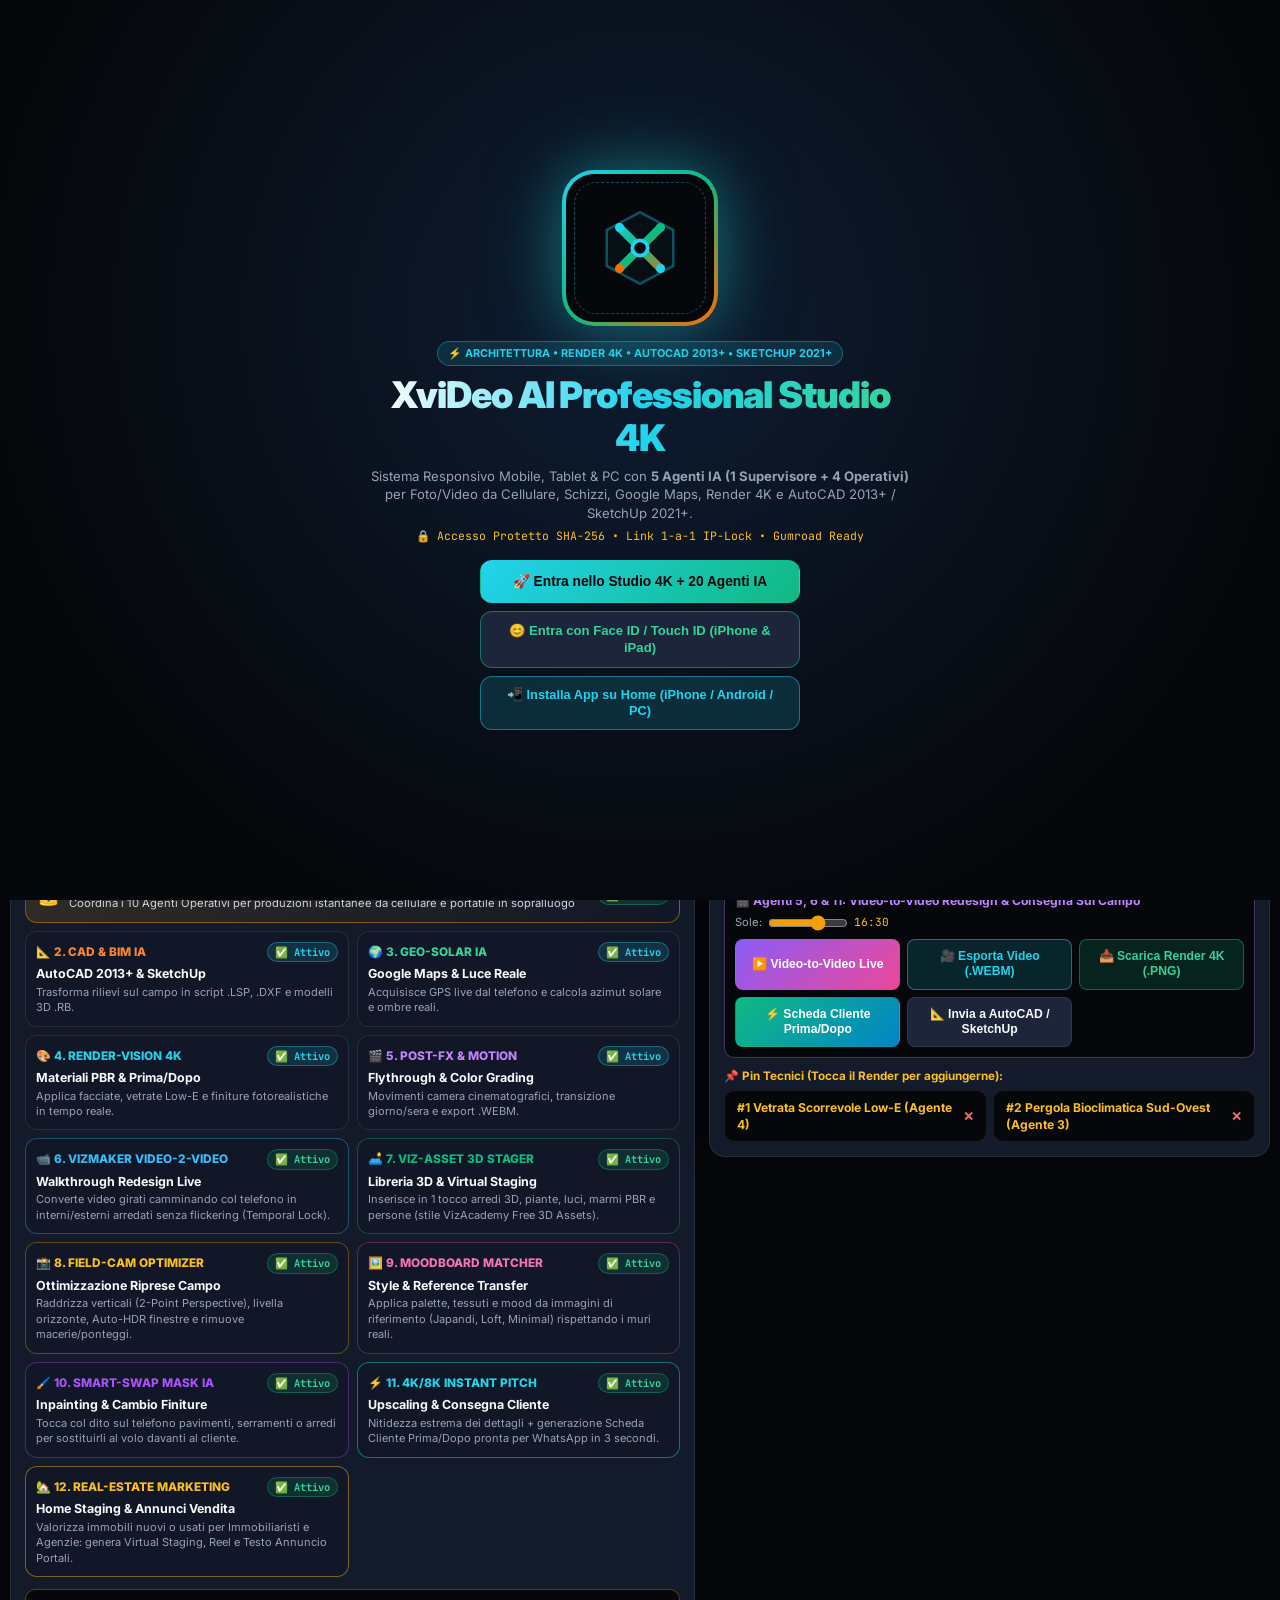
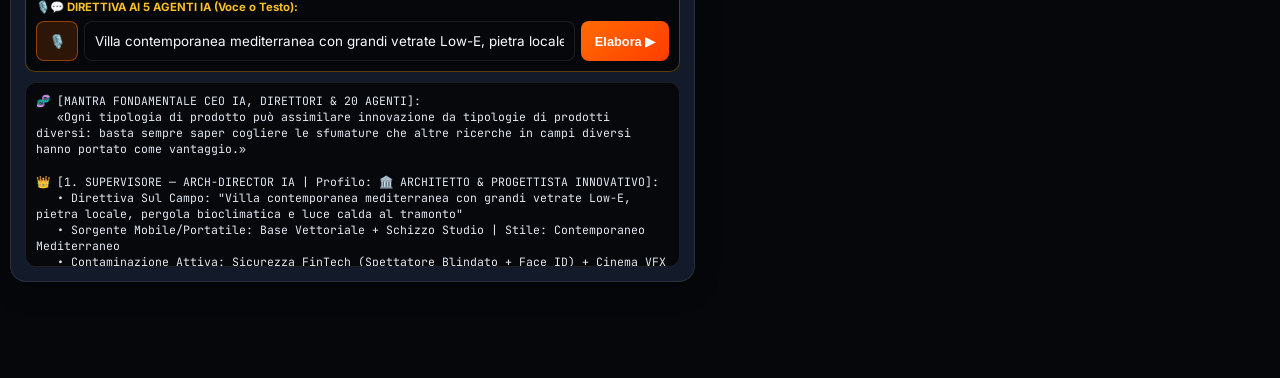
==== index.html @ c384cfb2 "Feat: v11.0 Master Suite Integrata (4K PBR Luxury Viewport, PDF Quotato Video 4, 4 Capitoli, Catalog" ====
<!DOCTYPE html>
<html lang="it">
<head>
  <meta charset="UTF-8" />
  <meta name="viewport" content="width=device-width, initial-scale=1.0, maximum-scale=5.0, viewport-fit=cover" />
  <title>XviDeo AI Professional Studio 4K — AutoCAD 2013+, SketchUp 2021+ &amp; 5 AI Agents</title>
  <meta name="description" content="Studio Professionale 4K con 5 Agenti IA (1 Supervisore + 4 Operativi), Fotocamera Mobile Foto/Video/Schizzi, Google Maps, AutoCAD 2013+ e SketchUp 2021+." />
  <meta name="theme-color" content="#05070a" />

  <!-- iOS / iPhone PWA Meta Tags (status-bar-style="black" prevents Dynamic Island overlap) -->
  <meta name="apple-mobile-web-app-capable" content="yes" />
  <meta name="apple-mobile-web-app-status-bar-style" content="black" />
  <meta name="apple-mobile-web-app-title" content="XviDeo AI 4K" />
  <link rel="manifest" href="manifest.json?v=3.0" />
  <link rel="stylesheet" href="styles.css?v=3.0" />

  <!-- Google Fonts -->
  <link rel="preconnect" href="https://fonts.googleapis.com">
  <link rel="preconnect" href="https://fonts.gstatic.com" crossorigin>
  <link href="https://fonts.googleapis.com/css2?family=Inter:wght@400;500;600;700;800;900&family=JetBrains+Mono:wght@400;600;700&display=swap" rel="stylesheet">

  <!-- PeerJS for Real-Time 1-to-1 Bidirectional P2P Sync -->
  <script src="https://unpkg.com/peerjs@1.5.4/dist/peerjs.min.js"></script>

  <style>
    .hidden { display: none !important; }
    /* Grand Hero Splash Screen with Animated XviDeo 4K Logo (Responsive Portrait + Landscape) */
    .splash-screen {
      position: fixed;
      inset: 0;
      z-index: 2000;
      background: radial-gradient(circle at 50% 35%, #0f1d33 0%, #05070a 75%);
      display: flex;
      flex-direction: column;
      align-items: center;
      justify-content: center;
      padding: max(24px, env(safe-area-inset-top, 24px)) max(16px, env(safe-area-inset-right, 16px)) max(24px, env(safe-area-inset-bottom, 24px)) max(16px, env(safe-area-inset-left, 16px));
      text-align: center;
      overflow-y: auto;
      transition: opacity 0.4s ease, visibility 0.4s ease;
    }
    .splash-screen.hidden-splash {
      opacity: 0;
      visibility: hidden;
      pointer-events: none;
    }
    .logo-hero-box {
      position: relative;
      width: clamp(104px, 22vmin, 156px);
      height: clamp(104px, 22vmin, 156px);
      border-radius: 32px;
      padding: 4px;
      background: linear-gradient(135deg, #22d3ee, #10b981, #ff6b00);
      box-shadow: 0 0 55px rgba(34, 211, 238, 0.35), 0 0 100px rgba(16, 185, 129, 0.2);
      animation: floatLogo 3.5s ease-in-out infinite;
      flex-shrink: 0;
    }
    .logo-hero-inner {
      width: 100%;
      height: 100%;
      background: #05070a;
      border-radius: 28px;
      display: flex;
      align-items: center;
      justify-content: center;
      position: relative;
      overflow: hidden;
    }
    .logo-ring {
      position: absolute;
      inset: 8px;
      border: 1.5px dashed rgba(34, 211, 238, 0.35);
      border-radius: 22px;
      animation: spinSlow 18s linear infinite;
    }
    @keyframes floatLogo {
      0%, 100% { transform: translateY(0px) scale(1); }
      50% { transform: translateY(-6px) scale(1.02); }
    }
    @keyframes spinSlow {
      from { transform: rotate(0deg); }
      to { transform: rotate(360deg); }
    }
    @media (max-height: 540px) and (orientation: landscape) {
      .splash-screen {
        flex-direction: row;
        gap: 20px;
        text-align: left;
      }
    }
    /* iOS WebClip FullScreen top safe zone */
    body.ios-standalone-portrait .topbar {
      padding-top: max(50px, env(safe-area-inset-top, 50px)) !important;
    }
    body.ios-standalone-portrait .splash-screen {
      padding-top: max(54px, env(safe-area-inset-top, 54px)) !important;
    }
  </style>
</head>
<body>

  <!-- ======================================================================
       GRAND OPENING SPLASH SCREEN WITH EXPANDED XVIDEO AI 4K LOGO
       ====================================================================== -->
  <div id="heroSplashScreen" class="splash-screen">
    <div class="logo-hero-box">
      <div class="logo-hero-inner">
        <div class="logo-ring"></div>
        <svg width="82" height="82" viewBox="0 0 64 64" fill="none" xmlns="http://www.w3.org/2000/svg">
          <defs>
            <linearGradient id="xGrad" x1="8" y1="8" x2="56" y2="56" gradientUnits="userSpaceOnUse">
              <stop offset="0%" stop-color="#22D3EE" />
              <stop offset="50%" stop-color="#10B981" />
              <stop offset="100%" stop-color="#FF6B00" />
            </linearGradient>
          </defs>
          <polygon points="32,4 58,18 58,46 32,60 6,46 6,18" stroke="rgba(34,211,238,0.35)" stroke-width="2" fill="rgba(34,211,238,0.04)" />
          <path d="M16 16L48 48M48 16L16 48" stroke="url(#xGrad)" stroke-width="6.5" stroke-linecap="round" />
          <circle cx="32" cy="32" r="6" fill="#05070a" stroke="#22D3EE" stroke-width="3" />
          <circle cx="16" cy="16" r="3.5" fill="#22D3EE" />
          <circle cx="48" cy="16" r="3.5" fill="#10B981" />
          <circle cx="16" cy="48" r="3.5" fill="#FF6B00" />
          <circle cx="48" cy="48" r="3.5" fill="#22D3EE" />
        </svg>
      </div>
    </div>

    <div style="margin-top:14px;max-width:540px;width:100%;min-width:0;">
      <div style="display:inline-flex;align-items:center;gap:6px;padding:4px 10px;border-radius:999px;background:rgba(34,211,238,0.12);border:1px solid rgba(34,211,238,0.35);color:#22d3ee;font-size:0.68rem;font-weight:700;margin-bottom:8px;max-width:100%;flex-wrap:wrap;justify-content:center;">
        ⚡ ARCHITETTURA &bull; RENDER 4K &bull; AUTOCAD 2013+ &bull; SKETCHUP 2021+
      </div>
      <h1 style="font-size:clamp(1.35rem, 4.5vw, 2.3rem);font-weight:900;letter-spacing:-0.03em;line-height:1.15;background:linear-gradient(90deg,#ffffff,#22d3ee,#34d399);-webkit-background-clip:text;-webkit-text-fill-color:transparent;word-break:break-word;">
        XviDeo AI Professional Studio 4K
      </h1>
      <p style="color:#94a3b8;font-size:0.82rem;margin-top:8px;line-height:1.4;">
        Sistema Responsivo Mobile, Tablet &amp; PC con <strong>5 Agenti IA (1 Supervisore + 4 Operativi)</strong> per Foto/Video da Cellulare, Schizzi, Google Maps, Render 4K e AutoCAD 2013+ / SketchUp 2021+.
      </p>
      <div style="margin-top:6px;font-size:0.72rem;color:#fbbf24;font-family:var(--font-mono);">
        🔒 Accesso Protetto SHA-256 &bull; Link 1-a-1 IP-Lock &bull; Gumroad Ready
      </div>

      <div style="margin-top:16px;display:flex;gap:8px;justify-content:center;flex-wrap:wrap;width:100%;">
        <button id="enterStudioSplashBtn" class="btn btn-primary" style="padding:12px 18px;font-size:0.86rem;border-radius:12px;background:linear-gradient(135deg,#22d3ee,#10b981);color:#05070a;font-weight:900;width:100%;max-width:320px;">
          🚀 Entra nello Studio 4K + 20 Agenti IA
        </button>
        <button type="button" onclick="authenticateWithFaceId(true)" class="btn allow-spectator-view" style="padding:11px 16px;font-size:0.82rem;border-radius:12px;border-color:rgba(16,185,129,0.55);color:#34d399;font-weight:800;width:100%;max-width:320px;">
          😊 Entra con Face ID / Touch ID (iPhone &amp; iPad)
        </button>
        <button onclick="openHomeGuide()" class="btn btn-cyan" style="padding:10px 16px;font-size:0.8rem;border-radius:12px;width:100%;max-width:320px;">
          📲 Installa App su Home (iPhone / Android / PC)
        </button>
      </div>
    </div>
  </div>

  <!-- ======================================================================
       TOP BAR / HEADER (SINGLE COMPACT ROW ON MOBILE, NEVER TOUCHES CLOCK)
       ====================================================================== -->
  <header class="topbar">
    <div class="brand" style="cursor:pointer;" id="reopenSplashLogoBtn" title="Clicca per aprire il Logo XviDeo AI 4K a schermo intero">
      <div class="brand-icon-box">
        <div class="brand-icon-inner">
          <svg width="20" height="20" viewBox="0 0 48 48" fill="none">
            <path d="M12 12L36 36M36 12L12 36" stroke="#22d3ee" stroke-width="5" stroke-linecap="round"/>
            <circle cx="24" cy="24" r="4" fill="#10b981"/>
          </svg>
        </div>
      </div>
      <div class="brand-text-wrap">
        <div class="brand-title">
          <span>XviDeo 4K</span>
          <span id="roleBadge" class="badge badge-owner">PROPRIETARIO</span>
        </div>
        <div class="brand-sub">5 Agenti IA &bull; AutoCAD 2013+ &amp; SketchUp 2021+</div>
      </div>
    </div>

    <div class="topbar-actions">
      <div class="status-pill hide-on-mobile" title="Stato Connessione Bidirezionale P2P / PC Bridge">
        <span id="connDot" class="dot online"></span>
        <span id="connStatusText">5 IA Attivi</span>
      </div>
      <div class="status-pill hide-on-mobile" title="IP Terminale Rilevato">
        <span>IP:</span>
        <strong id="clientIpDisplay">...</strong>
      </div>
      <button type="button" onclick="openQuickQrShareModal()" id="topQrShareBtn" class="btn btn-cyan" style="padding:6px 9px;font-size:0.72rem;width:auto;" title="Genera e Mostra QR Code Condivisione 1-a-1">
        🔳 QR
      </button>
      <button type="button" onclick="authenticateWithFaceId(false)" class="btn allow-spectator-view" style="padding:6px 9px;font-size:0.72rem;width:auto;border-color:rgba(16,185,129,0.5);color:#34d399;" title="Accesso Rapido Face ID / Touch ID iPhone">
        😊 Face ID
      </button>
      <button onclick="openHomeGuide()" class="btn btn-green" style="padding:6px 9px;font-size:0.72rem;width:auto;">
        📲 Home
      </button>
      <button id="installPwaBtn" class="btn btn-cyan" style="display:none;padding:6px 9px;font-size:0.72rem;width:auto;">
        📥 App
      </button>
      <button id="openLicenseModalBtn" class="btn" style="padding:6px 9px;font-size:0.72rem;width:auto;" title="Licenza Gumroad / Modalità">
        🔑
      </button>
    </div>
  </header>

  <!-- GUEST SECURITY BANNER (Shown only when accessed via 1-to-1 Direct Share Link) -->
  <div id="guestBanner" class="guest-security-banner" style="display:none;">
    <div>
      🔒 <strong>SESSIONE OSPITE 1-A-1 ATTIVA</strong> — IP: <code id="guestBoundIp">--</code>
    </div>
    <span class="badge badge-guest">SOLO USO</span>
  </div>

  <!-- MAIN APPLICATION SHELL -->
  <main class="app-shell">

    <!-- DESKTOP / TABLET NAVIGATION TABS -->
    <nav class="nav-tabs" aria-label="Sezioni Principali">
      <button class="tab-btn active" data-tab="tab-mobile-ai">
        🤖📱 Studio Mobile, 12 Agenti IA &amp; Render 4K
      </button>
      <button class="tab-btn" data-tab="tab-vault6h" id="vaultTabBtn">
        🗄️🎬 Banca Dati 6h: Minivideo, Fabbricati/Interni Prima/Dopo &amp; Spot (6 Agenti)
      </button>
      <button class="tab-btn" data-tab="tab-marketing-erp" id="marketingTabBtn">
        📈 Marketing IA, WhatsApp/Social/Call &amp; Contabilità
      </button>
      <button class="tab-btn" data-tab="tab-commands">
        ⚡ Comandi Guidati, Voce &amp; CAD (2013+ / 2021+)
      </button>
      <button class="tab-btn" data-tab="tab-geo">
        🌍 Google Maps, Incolla Coordinate &amp; Rilievo GPS
      </button>
      <button class="tab-btn" data-tab="tab-share" id="shareTabBtn">
        🔗 Link 1-a-1 IP-Lock &amp; Gumroad
      </button>
      <button class="tab-btn" data-tab="tab-bridge">
        💻 Terminale PC &amp; Plugin CAD
      </button>
      <button class="tab-btn" data-tab="tab-multivideo" id="multiVideoTabBtn">
        🎬 Multi-Video, Restyling &amp; Cataloghi
      </button>
      <button class="tab-btn" data-tab="tab-direzione">
        🏢 Direzione &amp; Agenti
      </button>
    </nav>

    <!-- ====================================================================
         TAB 0 (PRIMARY): STUDIO MOBILE, 5 AGENTI IA, FOTO/VIDEO/SCHIZZI & RENDER 4K
         ==================================================================== -->
    <section id="tab-mobile-ai" class="tab-panel active">
      <div class="workspace-grid">

        <!-- LEFT COLUMN: CAMERA/VIDEO/SKETCH CAPTURE + 5 AI AGENTS + GOOGLE MAPS QUICK PASTE -->
        <div>

          <!-- 1. MOBILE CAMERA: PHOTO, VIDEO, SKETCH & PASTE -->
          <div class="card" style="border-color:rgba(34,211,238,0.35);">
            <div class="card-header">
              <div>
                <div class="card-title">📸🎥 Fotocamera: Foto, Video &amp; Schizzi</div>
                <div class="card-subtitle">Scatta foto o video col cellulare, oppure carica uno schizzo/CAD come base per viste e video render.</div>
              </div>
              <span class="badge badge-guest" id="activeMediaBadge">Pronto</span>
            </div>

            <!-- 5 Ergonomic Mobile Capture & Universal Upload Buttons -->
            <div class="cam-capture-grid">
              <label class="cam-action-btn">
                <span style="font-size:1.3rem;">📸</span>
                <span>Scatta Foto</span>
                <span style="font-size:0.62rem;color:#94a3b8;font-weight:500;">Fotocamera</span>
                <input type="file" accept="image/*" capture="environment" onchange="handleDirectMediaUpload(event, 'photo')" class="hidden" />
              </label>

              <label class="cam-action-btn" style="border-color:rgba(16,185,129,0.4);">
                <span style="font-size:1.3rem;">🎥</span>
                <span>Gira Video</span>
                <span style="font-size:0.62rem;color:#94a3b8;font-weight:500;">Video Live</span>
                <input type="file" accept="video/*" capture="environment" onchange="handleDirectMediaUpload(event, 'video')" class="hidden" />
              </label>

              <label class="cam-action-btn" style="border-color:rgba(245,158,11,0.4);">
                <span style="font-size:1.3rem;">✏️📐</span>
                <span>Carica Schizzo / CAD</span>
                <span style="font-size:0.62rem;color:#94a3b8;font-weight:500;">Foto, DWG, DXF, SKP, IFC</span>
                <input type="file" multiple accept="image/*,video/*,.dxf,.dwg,.skp,.ifc,.rvt,.obj,.fbx,.gltf,.glb,.step,.stp,.iges,.svg" onchange="handleDirectMediaUpload(event, 'sketch')" class="hidden" />
              </label>

              <label class="cam-action-btn" style="border-color:rgba(168,85,247,0.4);">
                <span style="font-size:1.3rem;">📁📑</span>
                <span>Carica File &amp; Doc</span>
                <span style="font-size:0.62rem;color:#c084fc;font-weight:600;">PDF, ZIP, PPT, XLS, DOC</span>
                <input type="file" multiple accept=".pdf,.zip,.rar,.7z,.tar,.gz,.doc,.docx,.odt,.rtf,.txt,.md,.pages,.xls,.xlsx,.xlsm,.ods,.csv,.numbers,.ppt,.pptx,.odp,.key,.json,.xml,.yaml,.yml,*/*" onchange="handleDirectMediaUpload(event, 'document')" class="hidden" />
              </label>

              <button type="button" id="pasteOrDrawSketchBtn" class="cam-action-btn" style="border-color:rgba(255,107,0,0.4);">
                <span style="font-size:1.3rem;">📋✍️</span>
                <span>Disegna Schizzo</span>
                <span style="font-size:0.62rem;color:#94a3b8;font-weight:500;">Mano Libera</span>
              </button>
            </div>

            <!-- UNIVERSAL DRAG & DROP ZONE -->
            <label id="universalDropZone" class="universal-dropzone">
              <div style="display:flex;align-items:center;gap:10px;">
                <span style="font-size:1.5rem;">📥</span>
                <div style="text-align:left;">
                  <div style="font-weight:800;font-size:0.75rem;color:#38bdf8;">
                    Trascina qui qualsiasi file o tocca per sfogliare (PDF, ZIP, Presentazioni, Excel, Word, CAD...)
                  </div>
                  <div style="font-size:0.65rem;color:#94a3b8;margin-top:2px;">
                    Supporta: 📕 <b>PDF</b> &bull; 🗜️ <b>ZIP / RAR / 7Z</b> &bull; 📽️ <b>Presentazioni PPTX / Keynote</b> &bull; 📊 <b>Excel XLS / CSV</b> &bull; 📑 <b>Word DOC / DOCX</b> &bull; 📐 <b>CAD &amp; BIM (DWG, DXF, IFC, 3D)</b>
                  </div>
                </div>
              </div>
              <input type="file" id="universalFileInput" multiple accept=".pdf,.zip,.rar,.7z,.tar,.gz,.doc,.docx,.odt,.rtf,.txt,.md,.pages,.xls,.xlsx,.xlsm,.ods,.csv,.numbers,.ppt,.pptx,.odp,.key,.json,.xml,.yaml,.yml,.dxf,.dwg,.skp,.ifc,.rvt,.obj,.fbx,.gltf,.glb,.step,.stp,.iges,.svg,.ai,.psd,.eps,image/*,video/*,audio/*,*/*" onchange="handleDirectMediaUpload(event, 'universal')" class="hidden" />
            </label>

            <!-- CONTENITORE FILE & DOCUMENTI ALLEGATI (LISTA INTERATTIVA) -->
            <div id="studioDocsContainer" class="studio-docs-container" style="display:none;">
              <div style="display:flex;justify-content:space-between;align-items:center;margin-bottom:6px;flex-wrap:wrap;gap:4px;">
                <span style="font-size:0.73rem;font-weight:800;color:#38bdf8;">📂 File &amp; Documenti Allegati (<span id="studioDocsCount">0</span>):</span>
                <div style="display:flex;gap:6px;">
                  <button type="button" class="btn btn-cyan" onclick="sendDocsToAiSupervisor()" style="padding:2px 8px;font-size:0.65rem;">🎯 Analizza con 12 Agenti IA</button>
                  <button type="button" class="btn" onclick="clearAllStudioDocs()" style="padding:2px 8px;font-size:0.65rem;color:#f87171;">🗑️ Svuota</button>
                </div>
              </div>
              <div id="studioDocsList" style="display:flex;flex-direction:column;gap:5px;"></div>
            </div>

            <!-- v10: COMPUTO METRICO, CAPITOLATO & RELAZIONE TECNICA -->
            <div id="computoHub" style="margin-bottom:10px;padding:10px;border-radius:10px;background:linear-gradient(145deg,#090d16,#064e3b);border:1px solid rgba(52,211,153,0.45);width:100%;">
              <div style="font-size:0.75rem;font-weight:800;color:#a7f3d0;margin-bottom:6px;">📊 Computo Metrico Estimativo, Capitolato &amp; Relazione Tecnica</div>
              <div style="display:grid;grid-template-columns:repeat(auto-fit,minmax(100px,1fr));gap:6px;margin-bottom:6px;font-size:0.65rem;color:#cbd5e1;">
                <label>Superficie mq<input id="computoMq" type="number" value="85" min="1" class="cmd-input" style="width:100%;padding:4px;" /></label>
                <label>Piani<input id="computoPiani" type="number" value="1" min="1" class="cmd-input" style="width:100%;padding:4px;" /></label>
                <label>Intervento
                  <select id="computoTipo" class="cmd-input" style="width:100%;padding:4px;">
                    <option value="ristrutturazione">Ristrutturazione</option>
                    <option value="nuova">Nuova costruzione</option>
                    <option value="restyling">Restyling interni</option>
                  </select></label>
                <label>Classe energetica<select id="computoClasse" class="cmd-input" style="width:100%;padding:4px;"><option>G → A4</option><option>F → A2</option><option>E → B</option><option>D → A1</option></select></label>
              </div>
              <div style="display:flex;gap:6px;flex-wrap:wrap;">
                <button type="button" class="btn btn-cyan" onclick="generaComputo()" style="font-size:10px;padding:5px 9px;">📊 Genera Computo</button>
                <button type="button" class="btn" onclick="exportDossierPDF()" style="font-size:10px;padding:5px 9px;background:#059669;color:#fff;">📄 Esporta Dossier PDF</button>
              </div>
              <div id="computoOut" style="margin-top:6px;font-size:0.68rem;color:#e2e8f0;overflow-x:auto;"></div>
              <div style="margin-top:4px;font-size:0.6rem;color:#94a3b8;">Prezzi indicativi di riferimento (listini tipo Edilportale/Archiproducts): da verificare con preventivi reali.</div>
            </div>

            <!-- Quick Paste Coordinates from Google Maps Bar -->
            <div style="background:var(--bg-primary);padding:10px;border-radius:10px;border:1px solid var(--border-subtle);width:100%;">
              <label style="display:block;font-size:0.71rem;color:#22d3ee;font-weight:700;margin-bottom:5px;">
                📍 INCOLLA COORDINATE O LINK DA GOOGLE MAPS:
              </label>
              <div class="voice-input-row">
                <input
                  id="quickPasteMapsInput"
                  type="text"
                  class="cmd-input"
                  placeholder="Es: 45.4642, 9.1900 o link Maps..."
                />
                <button type="button" id="pasteClipboardCoordsBtn" class="btn btn-cyan">
                  📋 Incolla
                </button>
                <button type="button" id="applyQuickCoordsBtn" class="btn btn-primary">
                  Applica 🌍
                </button>
              </div>
              <div id="quickGeoConfirmText" style="font-size:0.69rem;color:#34d399;font-family:var(--font-mono);margin-top:5px;word-break:break-word;">
                GPS Attivo: 45.4642° N, 9.1900° E &bull; Sincronizzato con i 5 Agenti IA.
              </div>
            </div>
          </div>

          <!-- 2. THE 12 AI AGENTS TEAM (1 SUPERVISOR + 11 FIELD, VIZMAKER & REAL ESTATE SPECIALISTS) -->
          <div class="card">
            <div class="card-header">
              <div>
                <div class="card-title">🧠 Squadra 12 Agenti IA Sul Campo (1 Supervisore + 11 Specialisti)</div>
                <div class="card-subtitle">Progettato per <strong>Architetti, Interior Designer, Immobiliaristi e Agenzie Immobiliari</strong>: trasforma riprese da cellulare/portatile in Viste 4K, Video-to-Video (stile VizMaker) e Schede Vendita Immobiliare in pochi secondi.</div>
              </div>
              <button id="runAll5AgentsBtn" class="btn btn-primary" style="background:linear-gradient(135deg,#f59e0b,#ef4444);width:100%;">
                ⚡ Avvia Tutti i 12 Agenti IA Sul Campo
              </button>
            </div>

            <!-- TARGET PERSONA QUICK SELECTOR (ARCHITECT, DESIGNER, DEVELOPER, REAL ESTATE AGENCY) -->
            <div style="margin-bottom:10px;padding:8px;background:var(--bg-primary);border-radius:10px;border:1px solid var(--border-subtle);width:100%;">
              <div style="font-size:0.69rem;color:#22d3ee;font-weight:700;margin-bottom:5px;">
                🎯 PROFILO OPERATIVO SUL CAMPO (Ottimizza in automatico i 12 Agenti IA):
              </div>
              <div style="display:grid;grid-template-columns:repeat(auto-fit,minmax(130px,1fr));gap:6px;width:100%;">
                <button type="button" onclick="setFieldPersona('architetto')" id="persona-architetto" class="btn btn-cyan" style="font-size:0.7rem;padding:6px;">
                  🏛️ Architetto &amp; Tecnico
                </button>
                <button type="button" onclick="setFieldPersona('designer')" id="persona-designer" class="btn" style="font-size:0.7rem;padding:6px;">
                  🛋️ Interior Designer
                </button>
                <button type="button" onclick="setFieldPersona('immobiliarista')" id="persona-immobiliarista" class="btn" style="font-size:0.7rem;padding:6px;">
                  🏢 Immobiliarista
                </button>
                <button type="button" onclick="setFieldPersona('agenzia')" id="persona-agenzia" class="btn" style="font-size:0.7rem;padding:6px;">
                  🏡 Agenzia Immobiliare
                </button>
              </div>
            </div>

            <!-- AGENT 1: SUPERVISOR -->
            <div class="agent-card supervisor active-agent" data-agent-id="supervisor" style="margin-bottom:8px;">
              <div style="display:flex;justify-content:space-between;align-items:center;gap:6px;flex-wrap:wrap;">
                <div style="display:flex;align-items:center;gap:8px;min-width:0;flex:1;">
                  <span style="font-size:1.25rem;flex-shrink:0;">👑</span>
                  <div style="min-width:0;">
                    <div style="font-size:0.8rem;font-weight:800;color:#fbbf24;word-break:break-word;">
                      1. SUPERVISORE: ARCH-DIRECTOR IA (REGIA SUL CAMPO)
                    </div>
                    <div style="font-size:0.7rem;color:#cbd5e1;word-break:break-word;">
                      Coordina i 10 Agenti Operativi per produzioni istantanee da cellulare e portatile in sopralluogo
                    </div>
                  </div>
                </div>
                <span class="badge badge-owner" id="status-agent-supervisor">ATTIVO</span>
              </div>
            </div>

            <!-- 10 OPERATIONAL & FIELD AGENTS GRID (4 CORE + 6 VIZMAKER/FIELD SPECIALISTS) -->
            <div class="agents-4-grid">
              <div class="agent-card" data-agent-id="cad">
                <div style="display:flex;justify-content:space-between;align-items:center;gap:4px;margin-bottom:3px;flex-wrap:wrap;">
                  <span style="font-size:0.74rem;font-weight:800;color:#ff8533;">📐 2. CAD &amp; BIM IA</span>
                  <span class="badge badge-guest" id="status-agent-cad">Pronto</span>
                </div>
                <div style="font-size:0.78rem;font-weight:700;">AutoCAD 2013+ &amp; SketchUp</div>
                <div style="font-size:0.69rem;color:#94a3b8;margin-top:2px;">
                  Trasforma rilievi sul campo in script .LSP, .DXF e modelli 3D .RB.
                </div>
              </div>

              <div class="agent-card" data-agent-id="geo">
                <div style="display:flex;justify-content:space-between;align-items:center;gap:4px;margin-bottom:3px;flex-wrap:wrap;">
                  <span style="font-size:0.74rem;font-weight:800;color:#34d399;">🌍 3. GEO-SOLAR IA</span>
                  <span class="badge badge-guest" id="status-agent-geo">Pronto</span>
                </div>
                <div style="font-size:0.78rem;font-weight:700;">Google Maps &amp; Luce Reale</div>
                <div style="font-size:0.69rem;color:#94a3b8;margin-top:2px;">
                  Acquisisce GPS live dal telefono e calcola azimut solare e ombre reali.
                </div>
              </div>

              <div class="agent-card" data-agent-id="render">
                <div style="display:flex;justify-content:space-between;align-items:center;gap:4px;margin-bottom:3px;flex-wrap:wrap;">
                  <span style="font-size:0.74rem;font-weight:800;color:#22d3ee;">🎨 4. RENDER-VISION 4K</span>
                  <span class="badge badge-guest" id="status-agent-render">Pronto</span>
                </div>
                <div style="font-size:0.78rem;font-weight:700;">Materiali PBR &amp; Prima/Dopo</div>
                <div style="font-size:0.69rem;color:#94a3b8;margin-top:2px;">
                  Applica facciate, vetrate Low-E e finiture fotorealistiche in tempo reale.
                </div>
              </div>

              <div class="agent-card" data-agent-id="video">
                <div style="display:flex;justify-content:space-between;align-items:center;gap:4px;margin-bottom:3px;flex-wrap:wrap;">
                  <span style="font-size:0.74rem;font-weight:800;color:#c084fc;">🎬 5. POST-FX &amp; MOTION</span>
                  <span class="badge badge-guest" id="status-agent-video">Pronto</span>
                </div>
                <div style="font-size:0.78rem;font-weight:700;">Flythrough &amp; Color Grading</div>
                <div style="font-size:0.69rem;color:#94a3b8;margin-top:2px;">
                  Movimenti camera cinematografici, transizione giorno/sera e export .WEBM.
                </div>
              </div>

              <!-- 6 NEW THEMATIC FIELD & VIZMAKER AGENTS -->
              <div class="agent-card" data-agent-id="vizvideo" style="border-color:rgba(56,189,248,0.35);">
                <div style="display:flex;justify-content:space-between;align-items:center;gap:4px;margin-bottom:3px;flex-wrap:wrap;">
                  <span style="font-size:0.74rem;font-weight:800;color:#38bdf8;">📹 6. VIZMAKER VIDEO-2-VIDEO</span>
                  <span class="badge badge-owner" id="status-agent-vizvideo">NUOVO</span>
                </div>
                <div style="font-size:0.78rem;font-weight:700;">Walkthrough Redesign Live</div>
                <div style="font-size:0.69rem;color:#94a3b8;margin-top:2px;">
                  Converte video girati camminando col telefono in interni/esterni arredati senza flickering (Temporal Lock).
                </div>
              </div>

              <div class="agent-card" data-agent-id="assets3d" style="border-color:rgba(16,185,129,0.35);">
                <div style="display:flex;justify-content:space-between;align-items:center;gap:4px;margin-bottom:3px;flex-wrap:wrap;">
                  <span style="font-size:0.74rem;font-weight:800;color:#10b981;">🛋️ 7. VIZ-ASSET 3D STAGER</span>
                  <span class="badge badge-owner" id="status-agent-assets3d">NUOVO</span>
                </div>
                <div style="font-size:0.78rem;font-weight:700;">Libreria 3D &amp; Virtual Staging</div>
                <div style="font-size:0.69rem;color:#94a3b8;margin-top:2px;">
                  Inserisce in 1 tocco arredi 3D, piante, luci, marmi PBR e persone (stile VizAcademy Free 3D Assets).
                </div>
              </div>

              <div class="agent-card" data-agent-id="fieldcam" style="border-color:rgba(245,158,11,0.35);">
                <div style="display:flex;justify-content:space-between;align-items:center;gap:4px;margin-bottom:3px;flex-wrap:wrap;">
                  <span style="font-size:0.74rem;font-weight:800;color:#fbbf24;">📸 8. FIELD-CAM OPTIMIZER</span>
                  <span class="badge badge-owner" id="status-agent-fieldcam">NUOVO</span>
                </div>
                <div style="font-size:0.78rem;font-weight:700;">Ottimizzazione Riprese Campo</div>
                <div style="font-size:0.69rem;color:#94a3b8;margin-top:2px;">
                  Raddrizza verticali (2-Point Perspective), livella orizzonte, Auto-HDR finestre e rimuove macerie/ponteggi.
                </div>
              </div>

              <div class="agent-card" data-agent-id="moodboard" style="border-color:rgba(236,72,153,0.35);">
                <div style="display:flex;justify-content:space-between;align-items:center;gap:4px;margin-bottom:3px;flex-wrap:wrap;">
                  <span style="font-size:0.74rem;font-weight:800;color:#f472b6;">🖼️ 9. MOODBOARD MATCHER</span>
                  <span class="badge badge-owner" id="status-agent-moodboard">NUOVO</span>
                </div>
                <div style="font-size:0.78rem;font-weight:700;">Style &amp; Reference Transfer</div>
                <div style="font-size:0.69rem;color:#94a3b8;margin-top:2px;">
                  Applica palette, tessuti e mood da immagini di riferimento (Japandi, Loft, Minimal) rispettando i muri reali.
                </div>
              </div>

              <div class="agent-card" data-agent-id="smartswap" style="border-color:rgba(168,85,247,0.35);">
                <div style="display:flex;justify-content:space-between;align-items:center;gap:4px;margin-bottom:3px;flex-wrap:wrap;">
                  <span style="font-size:0.74rem;font-weight:800;color:#a855f7;">🖌️ 10. SMART-SWAP MASK IA</span>
                  <span class="badge badge-owner" id="status-agent-smartswap">NUOVO</span>
                </div>
                <div style="font-size:0.78rem;font-weight:700;">Inpainting &amp; Cambio Finiture</div>
                <div style="font-size:0.69rem;color:#94a3b8;margin-top:2px;">
                  Tocca col dito sul telefono pavimenti, serramenti o arredi per sostituirli al volo davanti al cliente.
                </div>
              </div>

              <div class="agent-card" data-agent-id="upscaler" style="border-color:rgba(34,211,238,0.45);">
                <div style="display:flex;justify-content:space-between;align-items:center;gap:4px;margin-bottom:3px;flex-wrap:wrap;">
                  <span style="font-size:0.74rem;font-weight:800;color:#22d3ee;">⚡ 11. 4K/8K INSTANT PITCH</span>
                  <span class="badge badge-owner" id="status-agent-upscaler">NUOVO</span>
                </div>
                <div style="font-size:0.78rem;font-weight:700;">Upscaling &amp; Consegna Cliente</div>
                <div style="font-size:0.69rem;color:#94a3b8;margin-top:2px;">
                  Nitidezza estrema dei dettagli + generazione Scheda Cliente Prima/Dopo pronta per WhatsApp in 3 secondi.
                </div>
              </div>

              <div class="agent-card" data-agent-id="realestate" style="border-color:rgba(251,191,36,0.45);">
                <div style="display:flex;justify-content:space-between;align-items:center;gap:4px;margin-bottom:3px;flex-wrap:wrap;">
                  <span style="font-size:0.74rem;font-weight:800;color:#fbbf24;">🏡 12. REAL-ESTATE MARKETING</span>
                  <span class="badge badge-owner" id="status-agent-realestate">VENDITA</span>
                </div>
                <div style="font-size:0.78rem;font-weight:700;">Home Staging &amp; Annunci Vendita</div>
                <div style="font-size:0.69rem;color:#94a3b8;margin-top:2px;">
                  Valorizza immobili nuovi o usati per Immobiliaristi e Agenzie: genera Virtual Staging, Reel e Testo Annuncio Portali.
                </div>
              </div>
            </div>

            <!-- Prompt / Voice Directive to the 5 AI Agents -->
            <div style="background:var(--bg-primary);padding:10px;border-radius:10px;border:1px solid rgba(245,158,11,0.35);width:100%;">
              <label style="display:block;font-size:0.71rem;color:#fbbf24;font-weight:700;margin-bottom:5px;">
                🎙️💬 DIRETTIVA AI 5 AGENTI IA (Voce o Testo):
              </label>
              <div class="voice-input-row">
                <button type="button" id="agentMicBtn" class="mic-btn" title="Parla con i 5 Agenti IA">
                  🎙️
                </button>
                <input
                  id="agentDirectiveInput"
                  type="text"
                  class="cmd-input"
                  value="Villa contemporanea mediterranea con grandi vetrate Low-E, pietra locale, pergola bioclimatica e luce calda al tramonto"
                  placeholder="Descrivi o detta come vuoi sviluppare la foto/schizzo..."
                />
                <button type="button" id="sendDirectiveToAgentsBtn" class="send-cmd-btn">
                  Elabora ▶
                </button>
              </div>
            </div>

            <!-- Live Multi-Agent Output Report -->
            <pre id="multiAgentOutputBox" class="code-output" style="margin-top:10px;max-height:185px;color:#e2e8f0;line-height:1.4;"></pre>
          </div>

        </div>

        <!-- RIGHT COLUMN: 4K UHD VIEWPORT (PHOTO/VIDEO/SKETCH BEFORE-AFTER + VIDEO RENDER + PINS) -->
        <div>
          <div class="card">
            <div class="card-header">
              <div>
                <div class="card-title" id="viewport-title">🎬 Viewport 4K — Vista &amp; Video Render</div>
                <div class="card-subtitle">Tocca il viewport per aggiungere Pin tecnici. Scorri lo slider per il Prima/Dopo.</div>
              </div>
              <span class="badge badge-guest" id="resBadgeLabel">4K UHD</span>
            </div>

            <!-- Format & Style Quick Controls (Includes VizMaker Interior/Exterior Moods) -->
            <div class="format-style-bar">
              <button type="button" onclick="setStudioRatio('16_9', 1920, 1080, '16:9 4K')" id="ratio-16_9" class="btn btn-cyan">
                🖥️ 16:9 4K
              </button>
              <button type="button" onclick="setStudioRatio('9_16', 1080, 1920, '9:16 Mobile')" id="ratio-9_16" class="btn">
                📱 9:16 Verticale
              </button>
              <button type="button" onclick="setStudioStyle('Contemporaneo Mediterraneo', '#f5f0e6', '#6d7f63', '#0284c7')" class="btn">
                🏛️ Mediterraneo
              </button>
              <button type="button" onclick="setStudioStyle('Milano Luxury Minimal', '#cbd5e1', '#334155', '#0f172a')" class="btn">
                🏙️ Milano Luxury
              </button>
              <button type="button" onclick="setStudioStyle('Japandi Interior Warm (VizMaker)', '#ede0d4', '#7f5539', '#0284c7')" class="btn">
                🎋 Japandi Warm
              </button>
              <button type="button" onclick="setStudioStyle('Bio-Architettura Legno & Vetro', '#e7d7c1', '#92400e', '#0369a1')" class="btn">
                🌲 Bio-Legno
              </button>
            </div>

            <!-- FIELD-CAM OPTIMIZERS BAR (Agents 6, 8, 10, 11: 1-Tap Smartphone Field Controls) -->
            <div style="display:grid;grid-template-columns:repeat(auto-fit,minmax(135px,1fr));gap:6px;margin-bottom:8px;width:100%;">
              <button type="button" id="toggle2PointBtn" onclick="toggleFieldOption('twoPointGrid')" class="btn btn-cyan" style="font-size:0.7rem;padding:7px 8px;">
                📐 Verticali 2-Point: ON
              </button>
              <button type="button" id="toggleDeclutterBtn" onclick="toggleFieldOption('declutterSite')" class="btn btn-green" style="font-size:0.7rem;padding:7px 8px;">
                🧹 Pulisci Cantiere: ON
              </button>
              <button type="button" id="toggleTemporalLockBtn" onclick="toggleFieldOption('temporalLock')" class="btn btn-cyan" style="font-size:0.7rem;padding:7px 8px;">
                🔒 Video Lock Frame: ON
              </button>
              <button type="button" id="toggleUpscaleBtn" onclick="toggleFieldOption('ultraSharp8k')" class="btn btn-green" style="font-size:0.7rem;padding:7px 8px;">
                ✨ Upscale 4K/8K: ON
              </button>
            </div>

            <!-- Interactive 4K Studio Canvas + Hidden Source Video Element -->
            <div style="width:100%;background:#05070a;border-radius:12px;border:1px solid var(--border-subtle);padding:6px;overflow:hidden;">
              <video id="uploadedSiteVideo" playsinline muted loop class="hidden"></video>
              <canvas
                id="studio-canvas"
                width="1920"
                height="1080"
              ></canvas>
            </div>

            <!-- VIZACADEMY 1-TAP 3D ASSETS & PBR STAGING BAR (Agent 7 & Agent 10) -->
            <div style="margin-top:8px;padding:9px;background:var(--bg-primary);border-radius:10px;border:1px solid rgba(16,185,129,0.35);width:100%;">
              <div style="display:flex;justify-content:space-between;align-items:center;flex-wrap:wrap;gap:4px;margin-bottom:6px;">
                <span style="font-size:0.73rem;font-weight:800;color:#34d399;">
                  🛋️ Agente 7 &amp; 10: Libreria Rapida 3D Assets &amp; Finiture (1-Tap sul Campo)
                </span>
                <span style="font-size:0.65rem;color:#94a3b8;">Tocca per inserire nel Render/Video</span>
              </div>
              <div style="display:grid;grid-template-columns:repeat(auto-fit,minmax(115px,1fr));gap:6px;width:100%;">
                <button type="button" onclick="addQuick3dAsset('sofa', '🛋️ Divano Design Minotti')" class="btn" style="font-size:0.7rem;padding:6px;">
                  🛋️ + Divano 3D
                </button>
                <button type="button" onclick="addQuick3dAsset('tree', '🌿 Ulivo / Verde 3D')" class="btn" style="font-size:0.7rem;padding:6px;">
                  🌿 + Verde 3D
                </button>
                <button type="button" onclick="addQuick3dAsset('light', '💡 Sospensione LED Arch.')" class="btn" style="font-size:0.7rem;padding:6px;">
                  💡 + Luci LED
                </button>
                <button type="button" onclick="addQuick3dAsset('marble', '🪨 Isola Marmo Calacatta')" class="btn" style="font-size:0.7rem;padding:6px;">
                  🪨 + Marmo PBR
                </button>
                <button type="button" onclick="addQuick3dAsset('person', '🚶 Figura Umana ArchViz')" class="btn" style="font-size:0.7rem;padding:6px;">
                  🚶 + Persone
                </button>
                <button type="button" onclick="clearQuick3dAssets()" class="btn" style="font-size:0.7rem;padding:6px;color:#f87171;">
                  🗑️ Reset 3D
                </button>
              </div>
            </div>

            <!-- Before / After Wipe Slider + Freehand Sketch Mode Toggle -->
            <div class="split-control-bar">
              <span style="font-size:0.73rem;color:#94a3b8;font-weight:600;">Prima/Dopo:</span>
              <input type="range" id="split-slider" min="0" max="100" value="50" />
              <span id="split-val" style="font-family:var(--font-mono);color:#22d3ee;font-size:0.76rem;font-weight:700;">50%</span>
              <button type="button" id="toggleFreehandSketchBtn" class="btn" style="width:100%;margin-top:4px;">
                ✍️ Disegno Schizzo col Dito: OFF
              </button>
            </div>

            <!-- Post-Production, VizMaker Video-to-Video & Instant Client Pitch Controls (Agents 5, 6, 11) -->
            <div style="margin-top:10px;padding:10px;background:var(--bg-primary);border-radius:10px;border:1px solid rgba(192,132,252,0.35);width:100%;">
              <div style="display:flex;justify-content:space-between;align-items:center;flex-wrap:wrap;gap:6px;margin-bottom:8px;">
                <div style="font-size:0.76rem;font-weight:700;color:#c084fc;">
                  🎬 Agenti 5, 6 &amp; 11: Video-to-Video Redesign &amp; Consegna Sul Campo
                </div>
                <div style="display:flex;gap:6px;align-items:center;">
                  <label style="font-size:0.7rem;color:#94a3b8;">Sole:</label>
                  <input type="range" id="timeOfDaySlider" min="6" max="22" step="0.5" value="16.5" style="width:80px;accent-color:#f59e0b;" />
                  <span id="timeOfDayLabel" style="font-size:0.7rem;font-family:var(--font-mono);color:#fbbf24;">16:30</span>
                </div>
              </div>

              <div class="btn-row">
                <button type="button" id="playVideoRenderPreviewBtn" class="btn btn-primary" style="background:linear-gradient(135deg,#8b5cf6,#ec4899);">
                  ▶️ Video-to-Video Live
                </button>
                <button type="button" id="recordWebmVideoBtn" class="btn btn-cyan">
                  🎥 Esporta Video (.WEBM)
                </button>
                <button type="button" id="download4kStillBtn" class="btn btn-green">
                  📥 Scarica Render 4K (.PNG)
                </button>
                <button type="button" onclick="exportInstantClientPitchBoard()" class="btn btn-primary" style="background:linear-gradient(135deg,#10b981,#0284c7);">
                  ⚡ Scheda Cliente Prima/Dopo
                </button>
                <button type="button" id="sendRenderToCadBtn" class="btn">
                  📐 Invia a AutoCAD / SketchUp
                </button>
              </div>
            </div>

            <!-- Interactive Technical Pins List -->
            <div style="margin-top:10px;width:100%;">
              <div style="font-size:0.73rem;font-weight:700;color:#fbbf24;margin-bottom:6px;">
                📌 Pin Tecnici (Tocca il Render per aggiungerne):
              </div>
              <div id="studioPinsList" style="display:grid;grid-template-columns:repeat(auto-fit,minmax(140px,1fr));gap:6px;width:100%;"></div>
            </div>
          </div>
        </div>

      </div>
    </section>

    <!-- ====================================================================
         TAB 1: COMANDI GUIDATI, VOCE & TESTO + ANTEPRIMA CAD 2D/3D
         ==================================================================== -->
    <section id="tab-commands" class="tab-panel">
      <div class="workspace-grid">

        <div>
          <div class="engine-selector" role="radiogroup" aria-label="Software Destinazione">
            <button class="engine-opt active" data-engine="both">⚡ AutoCAD + SketchUp</button>
            <button class="engine-opt" data-engine="autocad">📐 AutoCAD 2013+</button>
            <button class="engine-opt" data-engine="sketchup">🧊 SketchUp 2021+</button>
          </div>

          <div class="voice-box">
            <div class="card-header" style="margin-bottom:8px;">
              <div>
                <div class="card-title">🎙️ Comando Vocale o Testo CAD</div>
                <div class="card-subtitle">Compilazione istantanea in .LSP, .RB e .DXF.</div>
              </div>
              <span id="voiceLangBadge" class="badge badge-guest">IT-IT</span>
            </div>

            <div class="voice-input-row">
              <button id="micBtn" class="mic-btn" title="Microfono">🎙️</button>
              <input
                id="naturalCmdInput"
                type="text"
                class="cmd-input"
                placeholder="Es: 'Stanza 5x4m h 2.70 muro 30cm'..."
              />
              <button id="executeNaturalBtn" class="send-cmd-btn">Esegui ▶</button>
            </div>

            <div class="voice-chips">
              <span class="voice-chip" data-sample="Disegna stanza 4.5 x 3.8 metri altezza 2.70 spessore muro 0.30">🏠 Stanza 4.5x3.8m</span>
              <span class="voice-chip" data-sample="Crea scala dislivello 3.00 metri larghezza 1.20 pedata 0.30">🪜 Scala H=3.00m</span>
              <span class="voice-chip" data-sample="Demolizione muro giallo lunghezza 3.40 spessore 0.15 e ricostruzione rosso">🟨🟥 Gialli e Rossi</span>
              <span class="voice-chip" data-sample="Tetto a falde 8.0 x 6.0 metri pendenza 30 percento quota gronda 3.0">🏡 Tetto 8x6m 30%</span>
              <span class="voice-chip" data-sample="Inserisci cartiglio A3 progetto architettonico scala 1 a 100">📋 Cartiglio A3</span>
            </div>
          </div>

          <div class="card">
            <div class="card-header">
              <div>
                <div class="card-title">🎛️ Comandi Precompilati &amp; Guidati (12)</div>
                <div class="card-subtitle">Tocca uno strumento per aprire i parametri guidati.</div>
              </div>
            </div>

            <div class="category-pills">
              <button class="cat-pill active" data-cat="all">Tutti (12)</button>
              <button class="cat-pill" data-cat="rilievo">📏 Rilievo &amp; Scale</button>
              <button class="cat-pill" data-cat="pratiche">🟨🟥 Pratiche</button>
              <button class="cat-pill" data-cat="autocad">📐 AutoCAD 2013+</button>
              <button class="cat-pill" data-cat="sketchup">🧊 SketchUp 2021+</button>
            </div>

            <div id="macroGrid" class="macro-grid"></div>

            <div id="paramDrawer" class="param-drawer">
              <div class="card-header" style="margin-bottom:6px;">
                <div class="card-title" id="activeMacroTitle">🏠 Stanza / Vano Parametrico</div>
                <span class="badge badge-owner" id="activeMacroEngineBadge">2D + 3D</span>
              </div>
              <div class="card-subtitle" id="activeMacroDesc">
                Imposta le misure in metri e invia il comando.
              </div>

              <div id="normativeCalcBanner" style="margin-top:8px;padding:8px 10px;border-radius:8px;background:rgba(16,185,129,0.12);border:1px solid rgba(16,185,129,0.35);font-size:0.72rem;font-family:var(--font-mono);color:#34D399;word-break:break-word;">
                📐 Verifica Tecnica in tempo reale pronta.
              </div>

              <div id="paramFieldsContainer" class="param-grid"></div>

              <div class="btn-row" style="margin-top:10px;">
                <button id="runGuidedMacroBtn" class="btn btn-primary">
                  ⚡ Esegui su AutoCAD &amp; SketchUp
                </button>
                <button id="downloadCadScriptBtn" class="btn btn-cyan">
                  💾 Scarica (.LSP / .RB)
                </button>
                <button id="downloadDxfDirectBtn" class="btn btn-green">
                  📐 Scarica .DXF
                </button>
              </div>
            </div>
          </div>
        </div>

        <div>
          <div class="card">
            <div class="card-header">
              <div>
                <div class="card-title">📐 Viewport Vettoriale CAD 2D/3D</div>
                <div class="card-subtitle">Sincronizzata tra PC, iPhone e Android.</div>
              </div>
              <div style="display:flex;gap:5px;flex-wrap:wrap;">
                <button id="zoomInCanvasBtn" class="btn" style="padding:5px 8px;">➕</button>
                <button id="zoomOutCanvasBtn" class="btn" style="padding:5px 8px;">➖</button>
                <button id="toggleViewModeBtn" class="btn" style="padding:5px 8px;">🧊 3D/2D</button>
                <button id="clearCanvasBtn" class="btn" style="padding:5px 8px;">🗑️</button>
              </div>
            </div>

            <div class="canvas-wrap">
              <canvas id="cadCanvas" width="680" height="310"></canvas>
              <div class="canvas-overlay">
                <span class="canvas-hud" id="canvasScaleHud">METRI</span>
                <span class="canvas-hud" id="canvasEntitiesHud">ENTITÀ: 1</span>
                <span class="canvas-hud" id="canvasAreaHud">SUP: 18.72 mq</span>
                <span class="canvas-hud" id="canvasNorthHud">NORD: 0°</span>
              </div>
            </div>

            <!-- ANELLO 1: ARCHITECT'S PROMPT VAULT & 3D CAMERA CUBE (VIDEO 1 & 2 @architect.apollo / @izun.studio) -->
            <div style="margin-top:10px;padding:8px;background:rgba(15,23,42,0.9);border:1px solid rgba(168,85,247,0.35);border-radius:8px;">
              <div style="display:flex;justify-content:space-between;align-items:center;margin-bottom:6px;flex-wrap:wrap;gap:4px;">
                <span style="font-size:0.72rem;font-weight:800;color:#c084fc;">📐 ARCHITECT'S PROMPT VAULT &amp; 3D CAMERA CUBE (Video 1 &amp; 2):</span>
                <span id="apolloVaultTelemetry" style="font-size:0.65rem;color:#38bdf8;font-family:var(--font-mono);">⚡ 5 Slash Tools &bull; Consistency Lock 100% [READY]</span>
              </div>
              <div style="display:flex;gap:4px;flex-wrap:wrap;margin-bottom:6px;" id="apolloSlashBar">
                <button type="button" class="btn" onclick="executeApolloSlashCommand('/board')" style="white-space:nowrap;font-size:10px;padding:5px 8px;">📋 /board (Tavola A3)</button>
                <button type="button" class="btn" onclick="executeApolloSlashCommand('/cube3x3')" style="white-space:nowrap;font-size:10px;padding:5px 8px;">🎲 /cube3x3 (Griglia Multi-Angolo)</button>
                <button type="button" class="btn" onclick="executeApolloSlashCommand('/overlay')" style="white-space:nowrap;font-size:10px;padding:5px 8px;">✏️ /overlay (Wireframe Cantiere)</button>
                <button type="button" class="btn" onclick="executeApolloSlashCommand('/exploded')" style="white-space:nowrap;font-size:10px;padding:5px 8px;">🛋️ /exploded (Arredo + Swatches)</button>
                <button type="button" class="btn" onclick="executeApolloSlashCommand('/gravity')" style="white-space:nowrap;font-size:10px;padding:5px 8px;">🛸 /gravity (Build &amp; FPV Drone)</button>
              </div>
              <div style="display:grid;grid-template-columns:repeat(auto-fit,minmax(105px,1fr));gap:6px;background:rgba(0,0,0,0.35);padding:6px;border-radius:6px;align-items:center;">
                <div>
                  <div style="display:flex;justify-content:space-between;font-size:0.65rem;color:#94a3b8;margin-bottom:2px;">
                    <span>Rotazione:</span><span id="cubeRotVal" style="color:#c084fc;">0°</span>
                  </div>
                  <input type="range" id="cubeRotSlider" min="-180" max="180" step="5" value="0" oninput="updateCubeController('rot', this.value)" style="width:100%;accent-color:#c084fc;" />
                </div>
                <div>
                  <div style="display:flex;justify-content:space-between;font-size:0.65rem;color:#94a3b8;margin-bottom:2px;">
                    <span>Tilt Inclinazione:</span><span id="cubeTiltVal" style="color:#c084fc;">15°</span>
                  </div>
                  <input type="range" id="cubeTiltSlider" min="-45" max="45" step="1" value="15" oninput="updateCubeController('tilt', this.value)" style="width:100%;accent-color:#c084fc;" />
                </div>
                <div>
                  <div style="display:flex;justify-content:space-between;font-size:0.65rem;color:#94a3b8;margin-bottom:2px;">
                    <span>Zoom Ottica:</span><span id="cubeZoomVal" style="color:#c084fc;">50mm</span>
                  </div>
                  <input type="range" id="cubeZoomSlider" min="24" max="85" step="1" value="50" oninput="updateCubeController('zoom', this.value)" style="width:100%;accent-color:#c084fc;" />
                </div>
                <div style="display:flex;align-items:flex-end;">
                  <button type="button" class="btn btn-cyan" onclick="renderCube3x3Grid()" style="width:100%;font-size:10px;padding:6px 6px;white-space:nowrap;">🎲 Genera 3x3 Coerente</button>
                </div>
              </div>
            </div>

            <!-- ANELLO 2: LUXURY 4K RENDER ENGINE (13 ARCHETIPI 2D->3D — VIDEO 3 @renderdilusso) -->
            <div style="margin-top:8px;padding:8px;background:rgba(15,23,42,0.85);border:1px solid rgba(0,229,255,0.25);border-radius:8px;">
              <div style="display:flex;justify-content:space-between;align-items:center;margin-bottom:6px;flex-wrap:wrap;gap:4px;">
                <span style="font-size:0.72rem;font-weight:800;color:#00e5ff;">💎 LUXURY 4K ENGINE — 13 Archetipi 2D &rarr; 3D (Video 3):</span>
                <span id="luxuryEngineTelemetry" style="font-size:0.65rem;color:#10b981;font-family:var(--font-mono);">⚡ 4 Agenti: Parser &bull; Extruder &bull; Shader &bull; Director [READY]</span>
              </div>
              <div style="display:grid;grid-template-columns:repeat(auto-fit,minmax(105px,1fr));gap:4px;" id="luxuryArchetypeSelector">
                <button type="button" class="btn btn-cyan active" data-archetype="ISO_CUTAWAY" onclick="selectLuxuryArchetype('ISO_CUTAWAY')" style="white-space:nowrap;font-size:10px;padding:6px 8px;">🏛️ ISO CUTAWAY</button>
                <button type="button" class="btn" data-archetype="TOPDOWN_WALK" onclick="selectLuxuryArchetype('TOPDOWN_WALK')" style="white-space:nowrap;font-size:10px;padding:6px 8px;">🚶 TOP-DOWN WALK</button>
                <button type="button" class="btn" data-archetype="MICRO_BUILDERS" onclick="selectLuxuryArchetype('MICRO_BUILDERS')" style="white-space:nowrap;font-size:10px;padding:6px 8px;">👷 MICRO BUILDERS</button>
                <button type="button" class="btn" data-archetype="VERTICAL_SECTION" onclick="selectLuxuryArchetype('VERTICAL_SECTION')" style="white-space:nowrap;font-size:10px;padding:6px 8px;">🏢 VERTICAL SECTION</button>
                <button type="button" class="btn" data-archetype="COMMERCIAL_FLOW" onclick="selectLuxuryArchetype('COMMERCIAL_FLOW')" style="white-space:nowrap;font-size:10px;padding:6px 8px;">💇‍♀️ COMMERCIAL FLOW</button>
                <button type="button" class="btn" data-archetype="LIFESTYLE_GARAGE" onclick="selectLuxuryArchetype('LIFESTYLE_GARAGE')" style="white-space:nowrap;font-size:10px;padding:6px 8px;">🚗 LIFESTYLE & GARAGE</button>
                <button type="button" class="btn" data-archetype="QUOTED_LIVE_PLAN" onclick="selectLuxuryArchetype('QUOTED_LIVE_PLAN')" style="white-space:nowrap;font-size:10px;padding:6px 8px;">📐 QUOTED LIVE PLAN</button>
                <button type="button" class="btn" data-archetype="CAD_POPUP_3D" onclick="selectLuxuryArchetype('CAD_POPUP_3D')" style="white-space:nowrap;font-size:10px;padding:6px 8px;">🛋️ CAD POP-UP 3D</button>
                <button type="button" class="btn" data-archetype="BALSA_HANDS" onclick="selectLuxuryArchetype('BALSA_HANDS')" style="white-space:nowrap;font-size:10px;padding:6px 8px;">🧤 BALSA HANDS 1:50</button>
                <button type="button" class="btn" data-archetype="WAVE_MATERIAL" onclick="selectLuxuryArchetype('WAVE_MATERIAL')" style="white-space:nowrap;font-size:10px;padding:6px 8px;">🌊 WAVE MATERIAL</button>
                <button type="button" class="btn" data-archetype="CEILING_LASER" onclick="selectLuxuryArchetype('CEILING_LASER')" style="white-space:nowrap;font-size:10px;padding:6px 8px;">🏗️ CEILING & LASER</button>
                <button type="button" class="btn" data-archetype="NEON_WIREFRAME" onclick="selectLuxuryArchetype('NEON_WIREFRAME')" style="white-space:nowrap;font-size:10px;padding:6px 8px;">✨ NEON WIREFRAME</button>
                <button type="button" class="btn" data-archetype="MACRO_SIX_SHOT" onclick="selectLuxuryArchetype('MACRO_SIX_SHOT')" style="white-space:nowrap;font-size:10px;padding:6px 8px;">🔍 6x MACRO UPSCALE</button>
              </div>
            </div>

            <!-- POST-PRODUZIONE: AI IMAGE & VIDEO ENHANCER 4K -->
            <div style="margin-top:8px;padding:8px;background:rgba(15,23,42,0.85);border:1px solid rgba(245,158,11,0.25);border-radius:8px;">
              <div style="display:flex;justify-content:space-between;align-items:center;margin-bottom:6px;flex-wrap:wrap;gap:4px;">
                <span style="font-size:0.72rem;font-weight:800;color:#fbbf24;">🎨 AI IMAGE &amp; VIDEO ENHANCER 4K (Post-FX Ottico):</span>
                <span id="enhancerTelemetry" style="font-size:0.65rem;color:#f59e0b;font-family:var(--font-mono);">LUT: Warm AD &bull; 60fps Smooth Motion Lock [ACTIVE]</span>
              </div>
              <div style="display:grid;grid-template-columns:140px repeat(auto-fit,minmax(95px,1fr));gap:6px;align-items:center;">
                <div>
                  <label style="font-size:0.65rem;color:#cbd5e1;display:block;margin-bottom:2px;">Color Grading LUT:</label>
                  <select id="enhancerLutSelect" onchange="updateEnhancerPostFx()" class="cmd-input" style="width:100%;font-size:0.70rem;padding:4px 6px;">
                    <option value="warm_ad">Architectural Digest Warm</option><option value="deco_onyx">80s Art Deco Onyx &amp; Velvet</option><option value="nordic">Nordic Daylight Clean</option><option value="blue_hour">Blue Hour Cinema Contrast</option>
                  </select>
                </div>
                <div>
                  <div style="display:flex;justify-content:space-between;font-size:0.65rem;color:#94a3b8;margin-bottom:2px;">
                    <span>Sharpness:</span><span id="enhancerSharpVal" style="color:#fbbf24;">80%</span>
                  </div>
                  <input type="range" id="enhancerSharpSlider" min="0" max="100" step="1" value="80" oninput="updateEnhancerPostFx()" style="width:100%;accent-color:#fbbf24;" />
                </div>
                <div>
                  <div style="display:flex;justify-content:space-between;font-size:0.65rem;color:#94a3b8;margin-bottom:2px;">
                    <span>LED Bloom 2700K:</span><span id="enhancerBloomVal" style="color:#fbbf24;">45%</span>
                  </div>
                  <input type="range" id="enhancerBloomSlider" min="0" max="100" step="1" value="45" oninput="updateEnhancerPostFx()" style="width:100%;accent-color:#fbbf24;" />
                </div>
                <div>
                  <div style="display:flex;justify-content:space-between;font-size:0.65rem;color:#94a3b8;margin-bottom:2px;">
                    <span>HDR Shadows:</span><span id="enhancerHdrVal" style="color:#fbbf24;">65%</span>
                  </div>
                  <input type="range" id="enhancerHdrSlider" min="0" max="100" step="1" value="65" oninput="updateEnhancerPostFx()" style="width:100%;accent-color:#fbbf24;" />
                </div>
                <div style="padding-top:10px;">
                  <label style="display:flex;align-items:center;gap:4px;font-size:0.65rem;color:#f8fafc;cursor:pointer;">
                    <input type="checkbox" id="enhancer60fpsLock" checked onchange="updateEnhancerPostFx()" style="accent-color:#10b981;" />
                    <span>⚡ 60fps Lock</span>
                  </label>
                </div>
              </div>
            </div>

            <div class="code-tabs">
              <button class="code-tab active" data-codetab="acad">AutoCAD (.LSP)</button>
              <button class="code-tab" data-codetab="skp">SketchUp (.RB)</button>
              <button class="code-tab" data-codetab="dxf">CAD (.DXF)</button>
              <button class="btn" id="copyCodeBtn" style="margin-left:auto;padding:4px 8px;font-size:0.68rem;">📋 Copia</button>
            </div>
            <pre id="codeOutputBox" class="code-output"></pre>
          </div>

          <div class="card">
            <div class="card-header">
              <div>
                <div class="card-title">🔄 Registro Bidirezionale &amp; Chat</div>
                <div class="card-subtitle">Messaggi e comandi in tempo reale col terminale connesso.</div>
              </div>
            </div>

            <div class="voice-input-row" style="margin-bottom:10px;">
              <input id="quickChatInput" type="text" class="cmd-input" placeholder="Scrivi nota rapida..." />
              <button id="sendQuickChatBtn" class="btn btn-cyan">Invia 💬</button>
            </div>

            <div id="bidirectionalLog" class="log-list"></div>
          </div>
        </div>

      </div>
    </section>

    <!-- ====================================================================
         TAB 2: GOOGLE MAPS, GPS & RILIEVO GEOLOCALIZZATO
         ==================================================================== -->
    <section id="tab-geo" class="tab-panel">
      <div class="workspace-grid">
        <div class="card">
          <div class="card-header">
            <div>
              <div class="card-title">🌍 Google Maps &amp; Incolla Coordinate</div>
              <div class="card-subtitle">Incolla le coordinate da Google Maps o usa il GPS del cellulare.</div>
            </div>
            <button id="getGpsBtn" class="btn btn-primary" style="width:100%;">
              📍 Rileva GPS dal Telefono
            </button>
          </div>

          <div class="voice-input-row" style="margin-bottom:10px;">
            <input id="mapSearchInput" type="text" class="cmd-input" placeholder="Coordinate (es. 45.4642, 9.1900) o indirizzo..." />
            <button id="mapSearchBtn" class="btn btn-cyan">🔍 Cerca</button>
          </div>

          <div class="map-frame-wrap">
            <iframe
              id="googleMapFrame"
              title="Mappa Geolocalizzazione Cantiere"
              src="https://maps.google.com/maps?q=45.4642,9.1900&t=k&z=18&ie=UTF8&iwloc=&output=embed"
              loading="lazy"
              referrerpolicy="no-referrer-when-downgrade">
            </iframe>
          </div>

          <div class="geo-stats">
            <div class="stat-box">
              <div class="stat-label">LATITUDINE</div>
              <div class="stat-value" id="geoLatVal">45.464200° N</div>
            </div>
            <div class="stat-box">
              <div class="stat-label">LONGITUDINE</div>
              <div class="stat-value" id="geoLngVal">9.190000° E</div>
            </div>
            <div class="stat-box">
              <div class="stat-label">METRICHE CAD</div>
              <div class="stat-value" id="geoUtmVal">X:514842 Y:5034510</div>
            </div>
            <div class="stat-box">
              <div class="stat-label">NORD / SOLE</div>
              <div class="stat-value" id="geoNorthVal">Nord: 0° | Az: 168°</div>
            </div>
          </div>

          <div class="param-grid">
            <div class="field-group">
              <label>Rotazione Nord (°)</label>
              <input type="number" id="geoNorthInput" value="0" step="1" />
            </div>
            <div class="field-group">
              <label>Quota S.L.M. (m)</label>
              <input type="number" id="geoElevInput" value="122" step="0.5" />
            </div>
            <div class="field-group">
              <label>Nota Sopralluogo</label>
              <input type="text" id="geoSiteNote" value="Punto Fiduciale Lotto A" />
            </div>
          </div>

          <div class="btn-row" style="margin-top:10px;">
            <button id="sendGeoToCadBtn" class="btn btn-primary">
              🚀 Invia Coordinate a AutoCAD &amp; SketchUp
            </button>
            <button id="openNativeGoogleMapsBtn" class="btn">
              🗺️ Apri App Google Maps
            </button>
          </div>
        </div>

        <div class="card">
          <div class="card-header">
            <div>
              <div class="card-title">📋 Punti Rilevati &amp; Poligonale GPS → CAD</div>
              <div class="card-subtitle">Salva più punti GPS in cantiere per generare il perimetro del lotto.</div>
            </div>
            <button id="addGpsWaypointBtn" class="btn btn-green" style="width:100%;">+ Fissa Punto GPS</button>
          </div>
          <div id="waypointList" class="log-list" style="margin-bottom:12px;"></div>
          <button id="generateLotPolygonBtn" class="btn btn-cyan" style="width:100%;">
            📐 Disegna Poligonale Lotto su AutoCAD &amp; SketchUp
          </button>
        </div>
      </div>
    </section>

    <!-- ====================================================================
         TAB 3: CONDIVISIONE 1-A-1 IP-LOCK & MONETIZZAZIONE GUMROAD
         ==================================================================== -->
    <section id="tab-share" class="tab-panel">
      <div class="workspace-grid">

        <div class="card" id="ownerShareCard">
          <div class="card-header">
            <div>
              <div class="card-title">🔗 Genera Link Diretto 1-a-1 (Gratis per il Tuo Ospite)</div>
              <div class="card-subtitle">
                Chi riceve questo link può usare l'app in modo <strong>bidirezionale insieme a te</strong> senza pagare, vincolato a <strong>un solo IP/cellulare</strong> e <strong>senza poter modificare nulla</strong>.
              </div>
            </div>
            <span class="badge badge-owner">PROPRIETARIO</span>
          </div>

          <div class="param-grid">
            <div class="field-group">
              <label>Nome Amico / Collaboratore</label>
              <input type="text" id="guestLabelInput" value="Amico / Collaboratore" />
            </div>
            <div class="field-group">
              <label>IP Ospite (Vuoto = blocca in automatico il 1° IP che apre)</label>
              <input type="text" id="guestTargetIpInput" placeholder="Automatico al 1° accesso" />
            </div>
            <div class="field-group">
              <label>Permessi Sessione</label>
              <select id="guestPermSelect">
                <option value="spectator-armored" selected>🔒 Spettatore Blindato (Solo Visione • No Operazioni • No Modifiche • Anti-Copia)</option>
                <option value="private-isolated">🛡️ Sessione Privata Indipendente (Vede e usa solo le sue cose)</option>
                <option value="collab">🔄 Collaborazione Live (Condivide comandi CAD con te)</option>
              </select>
            </div>
          </div>

          <div class="btn-row" style="margin-bottom:12px;">
            <button id="generateInviteLinkBtn" class="btn btn-primary">
              🔐 Genera Link Unico 1-a-1 + QR Code
            </button>
            <button id="revokeInviteBtn" class="btn" style="color:#F87171;">
              ⛔ Revoca Ospite
            </button>
          </div>

          <div class="field-group">
            <label>Link Diretto da Inviare su WhatsApp / Telegram:</label>
            <div class="voice-input-row">
              <input type="text" id="generatedInviteUrl" class="cmd-input" readonly placeholder="Premi 'Genera Link Unico'..." />
              <button id="copyInviteUrlBtn" class="btn btn-cyan">📋 Copia</button>
              <button id="shareNativeBtn" class="btn btn-green">📤 Condividi</button>
            </div>
          </div>

          <div id="qrCodeContainer" style="display:flex;margin-top:12px;padding:12px;background:var(--bg-primary);border-radius:var(--radius-md);border:1px solid var(--border-active);align-items:center;gap:12px;flex-wrap:wrap;">
            <img id="qrCodeImg" alt="QR Code Invito 1-a-1" width="130" height="130" style="border-radius:8px;background:#fff;padding:6px;" />
            <div style="flex:1;min-width:150px;">
              <div style="font-weight:700;font-size:0.82rem;margin-bottom:4px;color:var(--accent-skp);">📲 QR Code Condivisione Diretta 1-a-1</div>
              <div style="font-size:0.72rem;color:var(--text-secondary);margin-bottom:8px;">
                Fai inquadrare questo QR Code col telefono dell'amico o invia il link su WhatsApp: entra in <strong>Spettatore Blindato</strong> e si blocca sul 1° IP.
              </div>
              <div style="display:flex;gap:6px;flex-wrap:wrap;">
                <button type="button" onclick="openQuickQrShareModal()" class="btn btn-cyan" style="padding:6px 10px;font-size:0.7rem;">
                  🔍 Ingrandisci QR a Schermo Intero
                </button>
                <button type="button" onclick="downloadInviteQrPng()" class="btn btn-green" style="padding:6px 10px;font-size:0.7rem;">
                  📥 Scarica QR (.PNG)
                </button>
              </div>
            </div>
          </div>

          <!-- SEZIONE BIOMETRICA FACE ID / TOUCH ID IPHONE (PER PROPRIETARIO O ALTRI AUTORIZZATI) -->
          <div style="margin-top:12px;padding:12px;background:var(--bg-primary);border-radius:var(--radius-md);border:1px solid rgba(16,185,129,0.45);">
            <div style="display:flex;justify-content:space-between;align-items:center;gap:6px;flex-wrap:wrap;margin-bottom:6px;">
              <div style="font-weight:800;font-size:0.8rem;color:#34d399;">
                😊 Accesso Biometrico Face ID / Touch ID su iPhone, iPad &amp; Dispositivi
              </div>
              <span class="badge badge-owner" id="faceIdStatusBadge">PRONTO</span>
            </div>
            <div style="font-size:0.72rem;color:var(--text-secondary);margin-bottom:8px;">
              Registra il <strong>Face ID / Touch ID</strong> sul tuo iPhone (o sul dispositivo di un collaboratore autorizzato) per entrare istantaneamente con il volto senza digitare codici.
            </div>
            <div class="btn-row">
              <button type="button" onclick="registerBiometricFaceId()" class="btn btn-green">
                😊 Registra Face ID per questo Dispositivo (Io o Collaboratore)
              </button>
              <button type="button" onclick="authenticateWithFaceId(false)" class="btn btn-cyan">
                🔓 Verifica / Entra con Face ID Ora
              </button>
            </div>
          </div>

          <div style="margin-top:12px;padding:10px;background:var(--bg-primary);border-radius:var(--radius-sm);border:1px solid var(--border-subtle);font-size:0.73rem;color:var(--text-secondary);word-break:break-word;">
            <div><strong>Stanza P2P:</strong> <span id="hostRoomIdDisplay" style="color:var(--accent-skp);font-family:var(--font-mono);">Attiva</span></div>
            <div style="margin-top:4px;"><strong>IP Ospite Associato:</strong> <span id="boundGuestIpStatus" style="color:#34D399;font-family:var(--font-mono);">In attesa (1 slot disponibile)</span></div>
          </div>
        </div>

        <div class="card">
          <div class="card-header">
            <div>
              <div class="card-title">🛒 Vendita su Gumroad &amp; GitHub Pages</div>
              <div class="card-subtitle">
                Chi apre il sito senza il tuo link di invito vede il Paywall Gumroad.
              </div>
            </div>
          </div>

          <div class="param-grid">
            <div class="field-group">
              <label>URL Prodotto Gumroad</label>
              <input type="text" id="gumroadUrlInput" value="https://gumroad.com/l/xvideo-cadbridge-4k" />
            </div>
            <div class="field-group">
              <label>Gumroad Permalink</label>
              <input type="text" id="gumroadPermalinkInput" value="xvideo-cadbridge-4k" />
            </div>
          </div>

          <div class="btn-row" style="margin-top:10px;">
            <button id="saveGumroadConfigBtn" class="btn btn-primary">💾 Salva Gumroad</button>
            <button id="previewPaywallBtn" class="btn btn-cyan">👁️ Simula Vista Paywall</button>
          </div>
        </div>

      </div>
    </section>

    <!-- ====================================================================
         TAB 4: PLUGIN AUTOCAD 2013+ & SKETCHUP 2021+ & PC TERMINAL BRIDGE
         ==================================================================== -->
    <section id="tab-bridge" class="tab-panel">
      <div class="workspace-grid">
        <div class="card">
          <div class="card-header">
            <div>
              <div class="card-title">💻 Connessione a AutoCAD (2013+) e SketchUp (2021+)</div>
              <div class="card-subtitle">Scarica i plugin o avvia il Bridge Terminale PC.</div>
            </div>
            <span id="bridgeLiveBadge" class="badge badge-owner">PRONTO</span>
          </div>

          <div class="geo-stats" style="margin-bottom:12px;">
            <div class="stat-box">
              <div class="stat-label">AUTOCAD (2013–2026)</div>
              <div class="stat-value" id="acadBridgeStat" style="font-size:0.76rem;">COM + AutoLISP</div>
            </div>
            <div class="stat-box">
              <div class="stat-label">SKETCHUP (2021–2026)</div>
              <div class="stat-value" id="skpBridgeStat" style="font-size:0.76rem;">Ruby Live Sync</div>
            </div>
          </div>

          <div class="btn-row" style="margin-bottom:12px;">
            <button id="connectLocalBridgeBtn" class="btn btn-primary">🔄 Verifica Bridge PC</button>
            <button id="downloadAutocadLspBtn" class="btn btn-cyan">📐 Plugin AutoCAD (.LSP)</button>
            <button id="downloadSketchupRbBtn" class="btn btn-green">🧊 Plugin SketchUp (.RB)</button>
          </div>
        </div>
      </div>
    </section>

    <!-- ====================================================================
         TAB 5: RETE AZIENDALE AUTONOMA CON DIRETTORE CEO IA IN TESTA,
         2 DIRETTORI DI REPARTO, MARKETING MULTICANALE, VIDEO DEMO & CONTABILITÀ
         ==================================================================== -->
    <section id="tab-marketing-erp" class="tab-panel">

      <!-- VERTICE SUPREMO: DIRETTORE GENERALE CEO IA & RETE DI MANSIONI COLLEGATE -->
      <div class="card" style="border-color:rgba(251,191,36,0.65);background:linear-gradient(180deg,rgba(251,191,36,0.08),rgba(19,26,41,0.95));margin-bottom:14px;">
        <div class="card-header">
          <div>
            <div class="card-title" style="color:#fbbf24;font-size:1.02rem;">
              👑 VERTICE IN TESTA: DIRETTORE GENERALE "APEX-CEO IA" — Rete Autonoma &amp; Mansioni Collegate (26 Agenti IA • 3 Reparti)
            </div>
            <div class="card-subtitle">
              Il <strong>Direttore CEO IA</strong> governa la strategia aziendale e coordina i <strong>3 Direttori di Reparto</strong> (<em>Reparto 1: Produzione Tecnica Sul Campo 4K</em> &bull; <em>Reparto 2: Marketing, Comunicazione &amp; Contabilità</em> &bull; <em>Reparto 3: Banca Dati &amp; Archivio Continuo 6h Minivideo/Prima-Dopo/Spot Clienti</em>).
            </div>
          </div>
          <div style="display:flex;gap:6px;flex-wrap:wrap;width:100%;">
            <button type="button" onclick="runAutonomousCorporateCycle()" class="btn btn-primary" style="background:linear-gradient(135deg,#f59e0b,#10b981);color:#05070a;font-weight:900;flex:1;">
              ⚡ Esegui Ciclo Aziendale Autonomo Completo (CEO IA → 3 Direttori → 22 Agenti)
            </button>
            <button type="button" id="toggleAutoPilotCeoBtn" onclick="toggleCeoAutopilot()" class="btn btn-cyan" style="flex:1;">
              🤖 Pilota Automatico Continuo CEO IA: OFF
            </button>
          </div>
        </div>

        <!-- MANTRA UFFICIALE DI CONTAMINAZIONE TRASVERSALE (CEO IA, DIRETTORI & 26 AGENTI) -->
        <div style="padding:10px 12px;border-radius:10px;background:linear-gradient(135deg,rgba(251,191,36,0.14),rgba(34,211,238,0.10));border:1px solid rgba(251,191,36,0.55);margin-bottom:10px;width:100%;">
          <div style="font-size:0.76rem;font-weight:900;color:#fbbf24;letter-spacing:0.02em;">
            🧬 MANTRA FONDAMENTALE DI TUTTI I 26 AGENTI, 3 DIRETTORI DI REPARTO E DIRETTORE CEO IA:
          </div>
          <div style="font-size:0.75rem;color:#f8fafc;font-style:italic;margin-top:3px;line-height:1.45;">
            «Ogni tipologia di prodotto può assimilare innovazione da tipologie di prodotti diversi: basta sempre saper cogliere le sfumature che altre ricerche in campi diversi hanno portato come vantaggio.»
          </div>
          <div style="display:flex;gap:6px;flex-wrap:wrap;margin-top:6px;font-size:0.66rem;color:#67e8f9;">
            <span>⚡ <strong>Da FinTech &amp; Trading:</strong> Sicurezza Spettatore Blindato 1-a-1, Face ID &amp; Telemetria Live</span>
            <span>&bull;</span>
            <span>🎬 <strong>Da Cinema &amp; Gaming VFX:</strong> Temporal Lock Video-to-Video &amp; Ray-Tracing 1-Tap</span>
            <span>&bull;</span>
            <span>🚗 <strong>Da Automotive &amp; LiDAR:</strong> Raddrizzamento Ottico 2-Point sul Campo</span>
          </div>
        </div>

        <!-- SCHEMA VISIVO RETE DI CONNESSIONE GERARCHICA (CEO IA + 3 DIRETTORI DI REPARTO) -->
        <div style="display:grid;grid-template-columns:repeat(auto-fit,minmax(200px,1fr));gap:8px;margin-bottom:10px;width:100%;">
          <div style="padding:10px;border-radius:10px;background:var(--bg-primary);border:1px solid rgba(251,191,36,0.5);">
            <div style="font-size:0.74rem;font-weight:800;color:#fbbf24;">👑 LIVELLO 0: APEX-CEO IA (DIRETTORE GENERALE)</div>
            <div style="font-size:0.69rem;color:#cbd5e1;margin-top:3px;">
              Applica il Mantra Cross-Industry, coordina i 3 Direttori di Reparto, verifica i Render 4K e approva il Bilancio.
            </div>
          </div>
          <div style="padding:10px;border-radius:10px;background:var(--bg-primary);border:1px solid rgba(34,211,238,0.45);">
            <div style="font-size:0.74rem;font-weight:800;color:#22d3ee;">🏗️ REPARTO 1: ARCH-DIRECTOR IA (+11 Agenti Campo)</div>
            <div style="font-size:0.69rem;color:#cbd5e1;margin-top:3px;">
              Rilievo Mobile → AutoCAD/SketchUp → GPS Sole → VizMaker Video-2-Video → 3D Assets → Scheda Vendita 4K.
            </div>
          </div>
          <div style="padding:10px;border-radius:10px;background:var(--bg-primary);border:1px solid rgba(168,85,247,0.5);">
            <div style="font-size:0.74rem;font-weight:800;color:#c084fc;">🗄️ REPARTO 3: MEDIA-VAULT DIRECTOR IA (+5 Agenti 6h)</div>
            <div style="font-size:0.69rem;color:#cbd5e1;margin-top:3px;">
              Banca Dati aggiornata ogni 6 ore: Minivideo, Render Fabbricati ed Interni Prima/Dopo + Spot Clienti Finali.
            </div>
          </div>
          <div style="padding:10px;border-radius:10px;background:var(--bg-primary);border:1px solid rgba(16,185,129,0.45);">
            <div style="font-size:0.74rem;font-weight:800;color:#34d399;">💼 REPARTO 2: CMO-CFO DIRECTOR IA (+6 Agenti Mkt/ERP)</div>
            <div style="font-size:0.69rem;color:#cbd5e1;margin-top:3px;">
              Spot Video Demo → WhatsApp/Telegram/Email/Instagram/Call IA → CRM Lead → Fatturazione &amp; Contabilità IVA.
            </div>
          </div>
        </div>

        <pre id="ceoNetworkLogBox" class="code-output" style="max-height:185px;color:#fde68a;line-height:1.45;"></pre>

        <!-- MOTORE SINTESI VOCALE CLONATA (SOLO TIMBRO CAMPIONE • TESTI 100% COERENTI CON RENDER 4K & VISTE • ZERO VIDEO/AUDIO ESTRANEI) -->
        <div style="margin-top:10px;padding:10px;border-radius:10px;background:var(--bg-primary);border:1px solid rgba(34,211,238,0.45);width:100%;">
          <div style="display:flex;justify-content:space-between;align-items:center;flex-wrap:wrap;gap:6px;margin-bottom:8px;">
            <div>
              <div style="font-size:0.78rem;font-weight:800;color:#22d3ee;">
                🎙️ VOCE MASTER CLONATA — Narrazione Coerente Sviluppo Render 4K, Viste Sul Campo &amp; Real Estate
              </div>
              <div style="font-size:0.69rem;color:#94a3b8;">
                Impronta timbrica acquisita (Pitch 0.94 &bull; Cadenza 1.02) &bull; Video e sonoro di riferimento estranei eliminati &bull; Testi 100% dedicati a Render 4K, Viste e Architettura.
              </div>
            </div>
            <span class="badge badge-owner" id="voiceCloneStatusBadge">TIMBRO VOCALE CLONATO ATTIVO</span>
          </div>

          <div style="display:grid;grid-template-columns:repeat(auto-fit,minmax(170px,1fr));gap:6px;margin-bottom:8px;width:100%;">
            <button type="button" onclick="selectCoherentVoiceScript('render_campo')" class="btn btn-cyan" style="font-size:0.72rem;padding:7px 8px;">
              🎬 1. Sviluppo Render 4K Sul Campo
            </button>
            <button type="button" onclick="selectCoherentVoiceScript('vizmaker_video')" class="btn" style="font-size:0.72rem;padding:7px 8px;">
              📹 2. Video-to-Video &amp; 3D Assets
            </button>
            <button type="button" onclick="selectCoherentVoiceScript('mantra_ceo')" class="btn" style="font-size:0.72rem;padding:7px 8px;">
              🧬 3. Mantra Innovazione &amp; CEO IA
            </button>
            <button type="button" onclick="selectCoherentVoiceScript('immobiliare_vendita')" class="btn" style="font-size:0.72rem;padding:7px 8px;">
              🏡 4. Vendita Immobili Nuovi/Usati
            </button>
          </div>

          <textarea
            id="coherentVoiceScriptBox"
            rows="3"
            class="cmd-input"
            style="width:100%;font-size:0.75rem;line-height:1.45;margin-bottom:8px;resize:vertical;"
          >Benvenuti in XviDeo AI Professional Studio 4K. Direttamente dal tuo iPhone, iPad o portatile in cantiere, trasformiamo in dieci secondi qualsiasi foto, schizzo o ripresa video in viste architettoniche 4K fotorealistiche, animazioni Video-to-Video senza sfarfallio e tracciati esecutivi per AutoCAD e SketchUp. Perché ogni grande prodotto assimila il meglio della ricerca da ogni settore per offrirti la massima perfezione sul campo.</textarea>

          <div class="btn-row" style="margin-bottom:8px;">
            <button type="button" id="playMasterRefVoiceBtn" onclick="toggleMasterReferenceVoice()" class="btn btn-green">
              🎙️ Ascolta Narrazione Render 4K (Voce Clonata)
            </button>
            <button type="button" onclick="speakWithClonedMasterVoice(document.getElementById('ceoNetworkLogBox')?.textContent)" class="btn btn-cyan">
              🔊 Fai Parlare il Direttore CEO IA (Report Rete)
            </button>
          </div>

          <div style="display:flex;gap:12px;align-items:center;flex-wrap:wrap;font-size:0.7rem;color:#cbd5e1;">
            <label style="display:flex;align-items:center;gap:5px;">
              <span>Timbro Clonazione (Pitch):</span>
              <input type="range" id="voiceClonePitchSlider" min="0.7" max="1.3" step="0.02" value="0.94" style="width:85px;accent-color:#22d3ee;" />
            </label>
            <label style="display:flex;align-items:center;gap:5px;">
              <span>Cadenza Parlato (Rate):</span>
              <input type="range" id="voiceCloneRateSlider" min="0.8" max="1.25" step="0.02" value="1.02" style="width:85px;accent-color:#10b981;" />
            </label>
          </div>
        </div>
      </div>

      <div class="workspace-grid">

        <!-- COLONNA SINISTRA: SCHIERA 7 AGENTI MARKETING & AUTOMAZIONE MULTICANALE -->
        <div>
          <div class="card" style="border-color:rgba(245,158,11,0.4);">
            <div class="card-header">
              <div>
                <div class="card-title">🚀 Divisione Marketing, Comunicazione Automatizzata &amp; Vendite (1 Supervisore + 6 Agenti)</div>
                <div class="card-subtitle">
                  Promuove il prodotto e gli immobili verso <strong>Architetti, Interior Designer, Immobiliaristi e Agenzie Immobiliari</strong> con risposte e campagne automatiche su WhatsApp, Email, Telegram, Instagram e Telefonate Vocale IA.
                </div>
              </div>
              <button type="button" onclick="generateAutomatedOmnichannelCampaign()" class="btn btn-primary" style="background:linear-gradient(135deg,#10b981,#0284c7);width:100%;">
                ⚡ Genera Campagna &amp; Risposte Automatiche su Tutti i Canali
              </button>
            </div>

            <!-- SUPERVISORE MARKETING & CFO -->
            <div class="agent-card supervisor active-agent" style="margin-bottom:8px;">
              <div style="display:flex;justify-content:space-between;align-items:center;gap:6px;flex-wrap:wrap;">
                <div style="display:flex;align-items:center;gap:8px;min-width:0;flex:1;">
                  <span style="font-size:1.25rem;flex-shrink:0;">👔</span>
                  <div style="min-width:0;">
                    <div style="font-size:0.8rem;font-weight:800;color:#fbbf24;">
                      SUPERVISORE COMM. &amp; GESTIONALE: CMO &amp; CFO DIRECTOR IA
                    </div>
                    <div style="font-size:0.7rem;color:#cbd5e1;">
                      Coordina Promozione Prodotto, Lead Generation, Risposte Automatiche Clienti, Contratti e Contabilità Aziendale
                    </div>
                  </div>
                </div>
                <span class="badge badge-owner">OPERATIVO</span>
              </div>
            </div>

            <!-- 6 AGENTI MARKETING, COMUNICAZIONE & CONTABILITÀ -->
            <div class="agents-4-grid">
              <div class="agent-card" style="border-color:rgba(16,185,129,0.4);">
                <div style="font-size:0.74rem;font-weight:800;color:#34d399;">💬 M1. WHATSAPP &amp; TELEGRAM BOT IA</div>
                <div style="font-size:0.77rem;font-weight:700;margin-top:2px;">Risposte Istantanee &amp; Invio Demo</div>
                <div style="font-size:0.68rem;color:#94a3b8;margin-top:2px;">Risponde in automatico a chi chiede info su WhatsApp e Telegram con brochure e link.</div>
              </div>

              <div class="agent-card" style="border-color:rgba(236,72,153,0.4);">
                <div style="font-size:0.74rem;font-weight:800;color:#f472b6;">📸 M2. INSTAGRAM &amp; REELS IA</div>
                <div style="font-size:0.77rem;font-weight:700;margin-top:2px;">Campagne Social &amp; Caroselli</div>
                <div style="font-size:0.68rem;color:#94a3b8;margin-top:2px;">Crea post, script Reel Prima/Dopo e DM automatici per Instagram, TikTok e LinkedIn.</div>
              </div>

              <div class="agent-card" style="border-color:rgba(56,189,248,0.4);">
                <div style="font-size:0.74rem;font-weight:800;color:#38bdf8;">📧 M3. EMAIL &amp; FOLLOW-UP IA</div>
                <div style="font-size:0.77rem;font-weight:700;margin-top:2px;">Sequenze Email &amp; Preventivi</div>
                <div style="font-size:0.68rem;color:#94a3b8;margin-top:2px;">Redige email commerciali per Architetti, Immobiliaristi e Agenzie con offerta chiavi in mano.</div>
              </div>

              <div class="agent-card" style="border-color:rgba(245,158,11,0.4);">
                <div style="font-size:0.74rem;font-weight:800;color:#fbbf24;">📞 M4. TELEFONATE VOCALI IA</div>
                <div style="font-size:0.77rem;font-weight:700;margin-top:2px;">Receptionist &amp; Call Pitch Vocale</div>
                <div style="font-size:0.68rem;color:#94a3b8;margin-top:2px;">Parla con voce sintetica IA per qualificare i clienti, rispondere a domande e fissare appuntamenti.</div>
              </div>

              <div class="agent-card" style="border-color:rgba(168,85,247,0.4);">
                <div style="font-size:0.74rem;font-weight:800;color:#c084fc;">🤝 M5. CRM &amp; CHIUSURA VENDITE</div>
                <div style="font-size:0.77rem;font-weight:700;margin-top:2px;">Gestione Trattative &amp; Clienti</div>
                <div style="font-size:0.68rem;color:#94a3b8;margin-top:2px;">Schedario contatti interessati (Richiesta Info → Demo → Preventivo → Licenza Attiva).</div>
              </div>

              <div class="agent-card" style="border-color:rgba(34,211,238,0.4);">
                <div style="font-size:0.74rem;font-weight:800;color:#22d3ee;">📊 M6. CONTABILITÀ &amp; BILANCIO IA</div>
                <div style="font-size:0.77rem;font-weight:700;margin-top:2px;">Tenuta Conto, IVA &amp; Fatture</div>
                <div style="font-size:0.68rem;color:#94a3b8;margin-top:2px;">Calcola Fatturato, Costi, IVA 22%, Utile Netto e genera l'estratto conto CSV per il commercialista.</div>
              </div>
            </div>

            <!-- CONFIGURAZIONE DESTINATARIO & GENERATORE AUTOMATICO MULTICANALE -->
            <div class="param-grid" style="margin-top:10px;">
              <div class="field-group">
                <label>Nome Contatto / Studio / Agenzia</label>
                <input type="text" id="mktLeadName" value="Studio Arch. Rossi / Agenzia Luxury" />
              </div>
              <div class="field-group">
                <label>Target Cliente</label>
                <select id="mktTargetSegment" onchange="generateAutomatedOmnichannelCampaign()">
                  <option value="architetto">🏛️ Architetto Intraprendente &amp; Tecnico</option>
                  <option value="designer">🛋️ Interior Designer &amp; Visualizer</option>
                  <option value="immobiliarista">🏢 Immobiliarista &amp; Costruttore</option>
                  <option value="agenzia">🏡 Agenzia Immobiliare (Nuovo / Usato)</option>
                </select>
              </div>
              <div class="field-group">
                <label>Telefono WhatsApp (es. 39333...)</label>
                <input type="text" id="mktLeadPhone" placeholder="Es: 393401234567" />
              </div>
              <div class="field-group">
                <label>Email Cliente</label>
                <input type="email" id="mktLeadEmail" placeholder="info@studioarchitettura.it" />
              </div>
            </div>

            <!-- SELETTORE CANALE COMUNICAZIONE AUTOMATIZZATA -->
            <div class="code-tabs" style="margin-top:8px;">
              <button type="button" class="code-tab active" onclick="switchMktChannel('whatsapp', this)">💬 WhatsApp</button>
              <button type="button" class="code-tab" onclick="switchMktChannel('email', this)">📧 Email</button>
              <button type="button" class="code-tab" onclick="switchMktChannel('telegram', this)">✈️ Telegram</button>
              <button type="button" class="code-tab" onclick="switchMktChannel('instagram', this)">📸 Instagram/Reel</button>
              <button type="button" class="code-tab" onclick="switchMktChannel('voicecall', this)">📞 Telefonata IA</button>
            </div>

            <pre id="mktAutomatedMessageBox" class="code-output" style="max-height:210px;color:#e2e8f0;line-height:1.45;"></pre>

            <!-- AZIONI DIRETTE 1-CLIC PER INVIARE O AVVIARE LA TELEFONATA IA -->
            <div class="btn-row" style="margin-top:10px;">
              <button type="button" onclick="sendAutomatedWhatsApp()" class="btn btn-green">
                💬 Invia su WhatsApp
              </button>
              <button type="button" onclick="sendAutomatedTelegram()" class="btn btn-cyan">
                ✈️ Invia su Telegram
              </button>
              <button type="button" onclick="sendAutomatedEmail()" class="btn btn-primary">
                📧 Invia Email Automatica
              </button>
              <button type="button" onclick="speakAiPhoneCallPitch()" id="aiVoiceCallBtn" class="btn" style="border-color:rgba(245,158,11,0.5);color:#fbbf24;">
                📞 Ascolta / Avvia Telefonata Vocale IA
              </button>
              <button type="button" onclick="copyMktMessage()" class="btn">
                📋 Copia Testo / Post Instagram
              </button>
            </div>
          </div>

          <!-- STUDIO PRODUZIONE VIDEO DEMO & IMMAGINI PROMOZIONALI PER OGNI AMBITO -->
          <div class="card" style="border-color:rgba(236,72,153,0.45);">
            <div class="card-header">
              <div>
                <div class="card-title">🎬 Studio Video Demo, Spot Social &amp; Immagini Promozionali 4K</div>
                <div class="card-subtitle">
                  Gli Agenti Marketing realizzano in automatico <strong>Video Demo (.WEBM)</strong>, <strong>Poster Pubblicitari 4K (.PNG)</strong> e <strong>Testi ad Alta Conversione</strong> per lanciare il prodotto in tutti i 4 settori.
                </div>
              </div>
              <span class="badge badge-owner">SPOT &amp; DEMO IA</span>
            </div>

            <!-- 4 SETTORI VIDEO DEMO -->
            <div style="display:grid;grid-template-columns:repeat(auto-fit,minmax(130px,1fr));gap:6px;margin-bottom:8px;width:100%;">
              <button type="button" onclick="selectPromoDemoSector('architetto')" id="demo-sec-architetto" class="btn btn-cyan" style="font-size:0.7rem;padding:7px;">
                🏛️ Spot 1: Architetti
              </button>
              <button type="button" onclick="selectPromoDemoSector('designer')" id="demo-sec-designer" class="btn" style="font-size:0.7rem;padding:7px;">
                🛋️ Spot 2: Interior Design
              </button>
              <button type="button" onclick="selectPromoDemoSector('immobiliarista')" id="demo-sec-immobiliarista" class="btn" style="font-size:0.7rem;padding:7px;">
                🏢 Spot 3: Immobiliaristi
              </button>
              <button type="button" onclick="selectPromoDemoSector('agenzia')" id="demo-sec-agenzia" class="btn" style="font-size:0.7rem;padding:7px;">
                🏡 Spot 4: Agenzie Imm.
              </button>
            </div>

            <!-- HUMAN VOICE PRO LIVE BADGE -->
            <div style="display:flex;justify-content:space-between;align-items:center;padding:6px 10px;background:rgba(15,23,42,0.9);border:1px solid rgba(236,72,153,0.35);border-radius:8px;margin-bottom:8px;font-size:0.74rem;">
              <span id="humanVoiceBadge" style="color:#f472b6;font-weight:700;">🎙️ Voce Attiva: Ing. Marco (M • Tecnico/Autorevole)</span>
              <span id="humanVoiceSubtitle" style="color:#94a3b8;font-size:0.68rem;font-style:italic;">Prosodia naturale italiana &bull; Pause respiratorie 380ms</span>
            </div>

            <!-- CANVAS VIDEO DEMO PROMOZIONALE LIVE -->
            <div style="width:100%;background:#05070a;border-radius:12px;border:1px solid rgba(236,72,153,0.4);padding:6px;overflow:hidden;margin-bottom:8px;">
              <canvas id="promoDemoVideoCanvas" width="1920" height="1080" style="width:100%;height:auto;max-height:300px;object-fit:contain;"></canvas>
            </div>

            <!-- CONTROLLI REGISTRAZIONE VIDEO DEMO & DOWNLOAD POSTER 4K -->
            <div class="btn-row" style="margin-bottom:8px;">
              <button type="button" id="playPromoDemoBtn" onclick="togglePromoDemoAnimation()" class="btn btn-primary" style="background:linear-gradient(135deg,#ec4899,#8b5cf6);">
                ▶️ Avvia Spot Video Demo + Voce IA
              </button>
              <button type="button" id="recordPromoVideoBtn" onclick="recordPromoDemoWebm()" class="btn btn-cyan">
                🎥 Scarica Video Demo (.WEBM)
              </button>
              <button type="button" onclick="downloadPromoPoster4K()" class="btn btn-green">
                🖼️ Scarica Poster Lancio 4K (.PNG)
              </button>
            </div>

            <!-- REGIA VOCALE UMANA PRO (M/F) — STUDIO HD MIXER -->
            <div style="background:rgba(15,23,42,0.85);border:1px solid rgba(244,114,182,0.35);border-radius:10px;padding:10px;margin-bottom:8px;">
              <div style="display:flex;justify-content:space-between;align-items:center;margin-bottom:8px;flex-wrap:wrap;gap:4px;">
                <span style="font-size:0.75rem;font-weight:800;color:#f472b6;">🎛️ REGIA VOCALE UMANA PRO (M/F) — Mixer Neurale HD</span>
                <span id="mixerEngineStatus" style="font-size:0.65rem;color:#34d399;font-family:var(--font-mono);">● edge-tts Studio HD + WebAudio DSP [READY]</span>
              </div>

              <!-- Selettore Voce e Auto-Switch -->
              <div style="display:grid;grid-template-columns:1fr auto;gap:8px;margin-bottom:8px;align-items:center;">
                <div>
                  <label style="font-size:0.68rem;color:#cbd5e1;display:block;margin-bottom:2px;">Selettore Voce Neurale / Master:</label>
                  <select id="humanVoiceSelect" onchange="onHumanVoiceSelectChange(this.value)" class="cmd-input" style="width:100%;font-size:0.72rem;padding:6px 8px;">
                    <optgroup label="♂ Voci Maschili Neurali HD">
                      <option value="giuseppe">Giuseppe HD ♂ (Multilingual • Caldo/Cinema)</option>
                      <option value="diego">Diego Executive ♂ (Determinato/ROI)</option>
                      <option value="benigno">Benigno Senior ♂ (Autorevole/Istituzionale)</option>
                      <option value="gianni">Gianni Natural ♂ (Disinvolto/Naturale)</option>
                      <option value="calimero">Calimero Dynamic ♂ (Energico/Moderno)</option>
                    </optgroup>
                    <optgroup label="♀ Voci Femminili Neurali HD">
                      <option value="isabella">Isabella HD ♀ (Vellutata/Luxury)</option>
                      <option value="elsa">Elsa Brillante ♀ (Chiara/Commerciale)</option>
                      <option value="fabiola">Fabiola Luxury ♀ (Avvolgente/Design)</option>
                      <option value="fiamma">Fiamma Promo ♀ (Dinamica/Spot)</option>
                      <option value="irma">Irma Tech ♀ (Precisa/Ingegneria)</option>
                    </optgroup>
                    <optgroup label="🎙️ Voci di Sistema">
                      <option value="system_it">Voce di Sistema Italiana (Default)</option>
                    </optgroup>
                  </select>
                </div>
                <div style="padding-top:16px;">
                  <label style="display:flex;align-items:center;gap:5px;font-size:0.68rem;color:#f8fafc;cursor:pointer;">
                    <input type="checkbox" id="humanVoiceAutoSwitch" checked onchange="saveVoiceMixerSettings()" style="accent-color:#f472b6;" />
                    <span>🔄 Auto M/F (Spot 1-4)</span>
                  </label>
                </div>
              </div>

              <!-- 4 Slider Mixer Controlli Fini -->
              <div style="display:grid;grid-template-columns:repeat(auto-fit,minmax(115px,1fr));gap:8px;margin-bottom:8px;font-size:0.68rem;color:#94a3b8;">
                <div>
                  <div style="display:flex;justify-content:space-between;margin-bottom:2px;">
                    <span>Timbro (Pitch):</span>
                    <span id="voicePitchVal" style="color:#22d3ee;">1.00</span>
                  </div>
                  <input type="range" id="voicePitchSlider" min="0.75" max="1.25" step="0.01" value="1.00" oninput="updateVoiceSliderVal('voicePitch', this.value)" style="width:100%;accent-color:#22d3ee;" />
                </div>
                <div>
                  <div style="display:flex;justify-content:space-between;margin-bottom:2px;">
                    <span>Cadenza (Rate):</span>
                    <span id="voiceRateVal" style="color:#34d399;">1.00x</span>
                  </div>
                  <input type="range" id="voiceRateSlider" min="0.80" max="1.30" step="0.01" value="1.00" oninput="updateVoiceSliderVal('voiceRate', this.value)" style="width:100%;accent-color:#34d399;" />
                </div>
                <div>
                  <div style="display:flex;justify-content:space-between;margin-bottom:2px;">
                    <span>Pausa Respiro:</span>
                    <span id="voicePauseVal" style="color:#fbbf24;">380ms</span>
                  </div>
                  <input type="range" id="voicePauseSlider" min="150" max="800" step="10" value="380" oninput="updateVoiceSliderVal('voicePause', this.value)" style="width:100%;accent-color:#fbbf24;" />
                </div>
                <div>
                  <div style="display:flex;justify-content:space-between;margin-bottom:2px;">
                    <span>Calore Mic Studio:</span>
                    <span id="voiceWarmthVal" style="color:#f472b6;">60%</span>
                  </div>
                  <input type="range" id="voiceWarmthSlider" min="0" max="100" step="5" value="60" oninput="updateVoiceSliderVal('voiceWarmth', this.value)" style="width:100%;accent-color:#f472b6;" />
                </div>
              </div>

              <!-- Testo Live e Tasto Prova -->
              <div>
                <div style="display:flex;justify-content:space-between;align-items:center;margin-bottom:3px;">
                  <span style="font-size:0.68rem;color:#cbd5e1;">Testo Spot Editabile Live (con normalizzazione fonetica automatica):</span>
                  <button type="button" id="previewVoiceMixerBtn" onclick="previewCurrentHumanVoice()" class="btn btn-cyan" style="padding:3px 8px;font-size:0.68rem;width:auto;">
                    🎧 Prova Subito Voce
                  </button>
                </div>
                <textarea id="liveSpotVoiceText" rows="2" class="cmd-input" style="width:100%;font-size:0.72rem;line-height:1.4;resize:vertical;" oninput="saveVoiceMixerSettings()"></textarea>
              </div>
            </div>

            <pre id="promoCopyAndStatsBox" class="code-output" style="max-height:175px;color:#fde68a;line-height:1.45;"></pre>
          </div>
        </div>

        <!-- COLONNA DESTRA: CONTABILITÀ AZIENDALE, TENUTA CONTO, FATTURAZIONE & CRM CLIENTI -->
        <div>
          <div class="card" style="border-color:rgba(34,211,238,0.4);">
            <div class="card-header">
              <div>
                <div class="card-title">📊 Contabilità Aziendale, Tenuta Conto &amp; CRM Commerciale (Agenti M5 &amp; M6)</div>
                <div class="card-subtitle">
                  Bilancio in tempo reale (Imponibile, IVA 22%, Costi, Utile Netto), registro movimenti e gestione clienti.
                </div>
              </div>
              <span class="badge badge-owner">CFO IA ATTIVO</span>
            </div>

            <!-- 4 KPI FINANZIARI IN TEMPO REALE -->
            <div class="geo-stats" style="margin-bottom:12px;">
              <div class="stat-box">
                <div class="stat-label">FATTURATO LORDO (ENTRATE)</div>
                <div class="stat-value" id="erpTotalRevenue" style="color:#34d399;">€ 0,00</div>
              </div>
              <div class="stat-box">
                <div class="stat-label">COSTI / USCITE OPERATIVE</div>
                <div class="stat-value" id="erpTotalExpenses" style="color:#f87171;">€ 0,00</div>
              </div>
              <div class="stat-box">
                <div class="stat-label">IVA 22% CALCOLATA</div>
                <div class="stat-value" id="erpTotalVat" style="color:#fbbf24;">€ 0,00</div>
              </div>
              <div class="stat-box">
                <div class="stat-label">UTILE NETTO AZIENDALE</div>
                <div class="stat-value" id="erpNetProfit" style="color:#22d3ee;">€ 0,00</div>
              </div>
            </div>

            <!-- AGGIUNGI MOVIMENTO CONTABILE / FATTURA / VENDITA LICENZA -->
            <div style="background:var(--bg-primary);padding:10px;border-radius:10px;border:1px solid var(--border-subtle);margin-bottom:12px;">
              <div style="font-size:0.74rem;font-weight:800;color:#22d3ee;margin-bottom:6px;">
                ➕ Registra Nuova Operazione Contabile o Vendita Cliente:
              </div>
              <div class="param-grid">
                <div class="field-group">
                  <label>Tipo Movimento</label>
                  <select id="erpEntryType">
                    <option value="income">🟢 Entrata / Vendita Licenza o Servizio</option>
                    <option value="expense">🔴 Uscita / Costo Aziendale</option>
                  </select>
                </div>
                <div class="field-group">
                  <label>Importo Totale (€ IVA incl.)</label>
                  <input type="number" id="erpEntryAmount" value="297" step="1" />
                </div>
                <div class="field-group">
                  <label>Cliente / Voce Contabile</label>
                  <input type="text" id="erpEntryClient" value="Licenza Studio Pro 4K - Agenzia Immobiliare" />
                </div>
                <div class="field-group">
                  <label>Canale / Metodo</label>
                  <select id="erpEntryMethod">
                    <option value="Gumroad">Gumroad Automatico</option>
                    <option value="Bonifico Fattura">Bonifico / Fattura Elettronica</option>
                    <option value="Stripe / Carta">Stripe / Carta</option>
                  </select>
                </div>
              </div>
              <div class="btn-row" style="margin-top:8px;">
                <button type="button" onclick="addErpAccountingEntry()" class="btn btn-primary">
                  💾 Registra in Contabilità
                </button>
                <button type="button" onclick="exportAccountingCsv()" class="btn btn-cyan">
                  📥 Esporta Bilancio Excel (.CSV)
                </button>
              </div>
            </div>

            <!-- LIBRO GIORNALE / MOVIMENTI CONTABILI E STATO CLIENTI -->
            <div style="font-size:0.74rem;font-weight:700;color:#94a3b8;margin-bottom:6px;">
              📋 Libro Mastro Movimenti &amp; Clienti Attivi:
            </div>
            <div id="erpLedgerList" class="log-list" style="max-height:240px;"></div>
          </div>
        </div>

      </div>
    </section>

    <!-- ====================================================================
         TAB 6 (REPARTO 3): BANCA DATI & ARCHIVIO CONTINUO 6 ORE —
         MINIVIDEO, RENDER FABBRICATI ED INTERNI PRIMA & DOPO + SPOT CLIENTI
         (1 Direttore Responsabile + 5 Agenti dedicati sotto APEX-CEO IA)
         ==================================================================== -->
    <section id="tab-vault6h" class="tab-panel">

      <!-- HEADER REPARTO 3: DIRETTORE BANCA DATI 6H & LAVORAZIONE CONTINUA -->
      <div class="card" style="border-color:rgba(168,85,247,0.65);background:linear-gradient(180deg,rgba(168,85,247,0.10),rgba(19,26,41,0.95));margin-bottom:14px;">
        <div class="card-header">
          <div>
            <div class="card-title" style="color:#c084fc;font-size:1.02rem;">
              🗄️🎬 REPARTO 3: BANCA DATI &amp; ARCHIVIO CONTINUO (Ciclo Automatico Ogni 6 Ore) — Minivideo, Fabbricati/Interni Prima &amp; Dopo + Spot Clienti
            </div>
            <div class="card-subtitle">
              Coordinato dal <strong>Direttore Responsabile "MEDIA-VAULT DIRECTOR IA"</strong> (riferimento diretto per il <strong>CEO IA in testa</strong>) con <strong>5 Agenti Specialisti in lavorazione continua</strong>. Ogni 6 ore pubblica automaticamente nuovi Minivideo (.WEBM), Render 4K di Fabbricati ed Interni con simulazione Prima/Dopo e Spot Comunicativi pronti per i clienti finali.
            </div>
          </div>
          <span class="badge badge-owner" id="vaultCycleBadge" style="background:rgba(168,85,247,0.25);color:#e9d5ff;border-color:#c084fc;">
            CICLO 6H ATTIVO • LAVORAZIONE CONTINUA
          </span>
        </div>

        <!-- TELEMETRIA CICLO 6 ORE & STATISTICHE BANCA DATI -->
        <div class="geo-stats" style="margin-bottom:10px;">
          <div class="stat-box">
            <div class="stat-label">PROSSIMA PUBBLICAZIONE (6H)</div>
            <div class="stat-value" id="vaultCountdownTimer" style="color:#22d3ee;">05:59:42</div>
          </div>
          <div class="stat-box">
            <div class="stat-label">TOTALE SCHEDE IN BANCA DATI</div>
            <div class="stat-value" id="vaultTotalCountStat" style="color:#34d399;">8 Pubblicazioni 4K</div>
          </div>
          <div class="stat-box">
            <div class="stat-label">FABBRICATI ESTERNI / INTERNI</div>
            <div class="stat-value" id="vaultSplitCountStat" style="color:#fbbf24;">4 Fabbricati • 4 Interni</div>
          </div>
          <div class="stat-box">
            <div class="stat-label">ULTIMO AGGIORNAMENTO</div>
            <div class="stat-value" id="vaultLastSyncStat" style="color:#c084fc;font-size:0.74rem;">Oggi • Ciclo 6h</div>
          </div>
        </div>

        <!-- PULSANTI REGIA DIRETTORE REPARTO 3 -->
        <div class="btn-row" style="margin-bottom:10px;">
          <button type="button" onclick="triggerImmediate6hVaultBatch()" class="btn btn-primary" style="background:linear-gradient(135deg,#a855f7,#22d3ee);color:#05070a;font-weight:900;">
            ⚡ Pubblica Subito Nuovo Lotto 6h (Fabbricato + Interno + Minivideo Prima/Dopo + Spot)
          </button>
          <button type="button" id="toggleVaultWorkerBtn" onclick="toggleContinuousVaultWorker()" class="btn btn-cyan">
            🔄 Lavorazione Continua Live: ATTIVA
          </button>
          <button type="button" onclick="broadcastLatestVaultSpotToClients()" class="btn btn-green">
            📲 Invia Ultimo Spot 6h ai Clienti Finali (WhatsApp)
          </button>
        </div>

        <!-- SQUADRA REPARTO 3: 1 DIRETTORE RESPONSABILE + 5 AGENTI SPECIALISTI -->
        <div style="display:grid;grid-template-columns:repeat(auto-fit,minmax(185px,1fr));gap:8px;width:100%;">
          <div style="padding:9px;border-radius:10px;background:var(--bg-primary);border:1px solid rgba(168,85,247,0.55);">
            <div style="font-size:0.73rem;font-weight:800;color:#c084fc;">👑 DIRETTORE: MEDIA-VAULT IA</div>
            <div style="font-size:0.67rem;color:#cbd5e1;margin-top:2px;">
              Responsabile di Reparto: coordina i 5 Agenti, valida la qualità 4K ogni 6 ore e riferisce direttamente al Direttore Generale APEX-CEO IA.
            </div>
          </div>
          <div style="padding:9px;border-radius:10px;background:var(--bg-primary);border:1px solid rgba(34,211,238,0.4);">
            <div style="font-size:0.73rem;font-weight:800;color:#22d3ee;">🏢 AGENTE V1: FABBRICATI ESTERNI IA</div>
            <div style="font-size:0.67rem;color:#cbd5e1;margin-top:2px;">
              Sviluppa Render 4K Prima/Dopo di facciate, ville, condomini NZEB, casali e cantieri al grezzo.
            </div>
          </div>
          <div style="padding:9px;border-radius:10px;background:var(--bg-primary);border:1px solid rgba(244,114,182,0.4);">
            <div style="font-size:0.73rem;font-weight:800;color:#f472b6;">🛋️ AGENTE V2: INTERNI &amp; STAGING IA</div>
            <div style="font-size:0.67rem;color:#cbd5e1;margin-top:2px;">
              Sviluppa Render 4K Prima/Dopo di soggiorni, cucine, bagni spa, attici e uffici da vuoti/datati a Luxury.
            </div>
          </div>
          <div style="padding:9px;border-radius:10px;background:var(--bg-primary);border:1px solid rgba(251,191,36,0.4);">
            <div style="font-size:0.73rem;font-weight:800;color:#fbbf24;">🎬 AGENTE V3: MINIVIDEO PRIMA/DOPO IA</div>
            <div style="font-size:0.67rem;color:#cbd5e1;margin-top:2px;">
              Produce minivideo dinamici (.WEBM) con transizione wipe Prima/Dopo, studio solare e voce clonata.
            </div>
          </div>
          <div style="padding:9px;border-radius:10px;background:var(--bg-primary);border:1px solid rgba(16,185,129,0.4);">
            <div style="font-size:0.73rem;font-weight:800;color:#34d399;">⏱️ AGENTE V4: SCHEDULER 6 ORE IA</div>
            <div style="font-size:0.67rem;color:#cbd5e1;margin-top:2px;">
              Indicizza la Banca Dati ogni 6 ore (00:00 • 06:00 • 12:00 • 18:00), catalogando trend e plusvalore immobiliare.
            </div>
          </div>
          <div style="padding:9px;border-radius:10px;background:var(--bg-primary);border:1px solid rgba(56,189,248,0.4);">
            <div style="font-size:0.73rem;font-weight:800;color:#38bdf8;">📣 AGENTE V5: SPOT CLIENTI FINALI IA</div>
            <div style="font-size:0.67rem;color:#cbd5e1;margin-top:2px;">
              Confeziona ogni pubblicazione in uno Spot Comunicativo pronto per l'invio a clienti, investitori e portali.
            </div>
          </div>
        </div>
      </div>

      <!-- WORKSPACE BANCA DATI: VISORE INTERATTIVO PRIMA/DOPO + MINIVIDEO & GRIGLIA ARCHIVIO 6H -->
      <div class="workspace-grid">

        <!-- COLONNA SINISTRA: SIMULATORE INTERATTIVO PRIMA/DOPO & PLAYER MINIVIDEO DELLA SCHEDA SELEZIONATA -->
        <div>
          <div class="card" style="border-color:rgba(34,211,238,0.45);">
            <div class="card-header">
              <div>
                <div class="card-title" id="vaultSelectedTitle">🎬 Visore Minivideo &amp; Simulatore Prima/Dopo 4K</div>
                <div class="card-subtitle" id="vaultSelectedSub">
                  Trascina il cursore Prima/Dopo o avvia il Minivideo Spot con Voce Clonata.
                </div>
              </div>
              <span class="badge badge-owner" id="vaultSelectedCategoryBadge">FABBRICATO ESTERNO</span>
            </div>

            <div style="width:100%;border-radius:12px;overflow:hidden;border:1px solid var(--border-focus);background:#05070a;margin-bottom:10px;position:relative;">
              <canvas id="vaultActiveCanvas" width="1920" height="1080" style="width:100%;height:auto;display:block;"></canvas>
            </div>

            <!-- SLIDER SIMULAZIONE PRIMA / DOPO -->
            <div style="background:var(--bg-primary);padding:10px;border-radius:10px;border:1px solid var(--border-subtle);margin-bottom:10px;">
              <div style="display:flex;justify-content:space-between;font-size:0.74rem;font-weight:800;margin-bottom:5px;">
                <span style="color:#94a3b8;">◀ PRIMA (Grezzo / Usato / Da Riqualificare)</span>
                <span id="vaultWipePctLabel" style="color:#22d3ee;">50%</span>
                <span style="color:#34d399;">DOPO (Render 4K / Home Staging) ▶</span>
              </div>
              <input
                type="range"
                id="vaultWipeSlider"
                min="5"
                max="95"
                value="50"
                oninput="updateVaultActiveWipe(this.value)"
                style="width:100%;accent-color:#22d3ee;"
              />
            </div>

            <div class="btn-row" style="margin-bottom:10px;">
              <button type="button" id="playVaultMinivideoBtn" onclick="toggleVaultMinivideoPlay()" class="btn btn-primary">
                ▶️ Avvia Minivideo Prima/Dopo + Voce IA
              </button>
              <button type="button" id="recordVaultMinivideoBtn" onclick="exportVaultMinivideoWebm()" class="btn btn-cyan">
                🎥 Scarica Minivideo (.WEBM)
              </button>
              <button type="button" onclick="downloadVaultRender4KPng()" class="btn btn-green">
                📥 Scarica Render 4K (.PNG)
              </button>
              <button type="button" onclick="loadVaultItemIntoMainStudio()" class="btn">
                🎬 Apri nello Studio 4K
              </button>
            </div>

            <!-- TESTO SPOT COMUNICATIVO PRONTO PER IL CLIENTE FINALE (AGENTE V5) -->
            <div style="font-size:0.74rem;font-weight:800;color:#fbbf24;margin-bottom:4px;">
              📣 Spot Comunicativo Pronto per i Clienti Finali (Redatto da Agente V5 &amp; Direttore Reparto 3):
            </div>
            <pre id="vaultSpotClientCopyBox" class="code-output" style="max-height:155px;color:#fde68a;line-height:1.45;margin-bottom:8px;"></pre>

            <div class="btn-row">
              <button type="button" onclick="broadcastSelectedVaultSpot('whatsapp')" class="btn btn-green">
                💬 Invia Spot su WhatsApp
              </button>
              <button type="button" onclick="broadcastSelectedVaultSpot('telegram')" class="btn btn-cyan">
                ✈️ Invia su Telegram
              </button>
              <button type="button" onclick="broadcastSelectedVaultSpot('copy')" class="btn">
                📋 Copia Spot Cliente
              </button>
            </div>
          </div>
        </div>

        <!-- COLONNA DESTRA: ARCHIVIO CATALOGATO IN CONTINUO AGGIORNAMENTO OGNI 6 ORE -->
        <div>
          <div class="card" style="border-color:rgba(168,85,247,0.45);">
            <div class="card-header">
              <div>
                <div class="card-title">🗂️ Archivio Pubblicazioni 6 Ore (Fabbricati, Interni &amp; Spot)</div>
                <div class="card-subtitle">
                  Tocca qualsiasi pubblicazione per simulare il Prima/Dopo, riprodurre il Minivideo o inviare lo Spot al cliente.
                </div>
              </div>
              <span class="badge badge-guest" id="vaultFilterCountBadge">8 Schede</span>
            </div>

            <!-- FILTRI CATEGORIA BANCA DATI -->
            <div class="btn-row" style="margin-bottom:10px;">
              <button type="button" id="vault-flt-all" onclick="filterVault6hArchive('all')" class="btn btn-cyan" style="padding:6px 10px;font-size:0.73rem;">
                🌐 Tutti
              </button>
              <button type="button" id="vault-flt-fabbricato" onclick="filterVault6hArchive('fabbricato')" class="btn" style="padding:6px 10px;font-size:0.73rem;">
                🏢 Fabbricati Esterni
              </button>
              <button type="button" id="vault-flt-interno" onclick="filterVault6hArchive('interno')" class="btn" style="padding:6px 10px;font-size:0.73rem;">
                🛋️ Interni &amp; Home Staging
              </button>
              <button type="button" id="vault-flt-spot" onclick="filterVault6hArchive('spot')" class="btn" style="padding:6px 10px;font-size:0.73rem;">
                📣 Spot Clienti Top ROI
              </button>
            </div>

            <!-- LISTA / GRIGLIA SCHEDE BANCA DATI 6 ORE -->
            <div id="vault6hArchiveGrid" style="display:grid;grid-template-columns:1fr;gap:10px;max-height:660px;overflow-y:auto;padding-right:4px;"></div>
          </div>
        </div>

      </div>
    </section>

  </main>

  <!-- MOBILE BOTTOM DOCK -->
      <section id="tab-multivideo" class="tab-panel">
      <style>
        #tab-multivideo .mvc{background:#0f172a;border:1px solid rgba(56,189,248,.3);border-radius:12px;padding:10px;margin-bottom:10px}
        #tab-multivideo h3{margin:0 0 6px;font-size:.82rem;color:#7dd3fc}
        #tab-multivideo .mvr{display:flex;gap:6px;flex-wrap:wrap;align-items:center;margin:4px 0}
        #tab-multivideo canvas{max-width:100%;border-radius:10px;background:radial-gradient(circle at 50% 42%,#0f1b33,#04070f);border:1px solid rgba(56,189,248,.4);box-shadow:0 0 20px rgba(0,229,255,.08)}
        #tab-multivideo textarea,#tab-multivideo input[type=text],#tab-multivideo input[type=number],#tab-multivideo select{background:#020617;color:#e2e8f0;border:1px solid #334155;border-radius:6px;padding:4px 6px;font-size:.72rem}
        #tab-multivideo .btn{font-size:10px;padding:5px 8px;white-space:nowrap}
        #tab-multivideo label{font-size:.68rem;color:#cbd5e1}
        #tab-multivideo .mvg{display:grid;grid-template-columns:repeat(auto-fit,minmax(300px,1fr));gap:8px}
        #tab-multivideo .mvbox{font-size:.7rem;color:#e2e8f0;background:#020617;border:1px solid #1e293b;border-radius:8px;padding:6px;white-space:pre-wrap}
      </style>

      <div class="mvc">
        <h3>🎬 Studio Multi-Video Parallelo — 1 Immagine/Volume Master → 4 Capitoli di Video</h3>
        <div class="mvr">
          <button class="btn btn-cyan" onclick="mvUseStudio()">📥 Usa immagine dallo Studio 4K</button>
          <label class="btn" style="cursor:pointer">🖼️ Carica Foto/Pianta Master<input type="file" accept="image/*" class="hidden" onchange="mvLoadMaster(event)"></label>
          <span id="mvMasterInfo" style="font-size:.68rem;color:#38bdf8">💎 4K PBR Luxury Viewport Active — pronto per foto, PDF o DWG.</span>
        </div>
        <canvas id="mvMasterCv" width="320" height="180"></canvas>
        <div style="font-size:.62rem;color:#94a3b8">🔒 Seed &amp; Material Lock: tutti i video partono dalla stessa immagine/volume. I video sono animazioni procedurali sul canvas (non generazione IA).</div>
      </div>

      <div class="mvc">
        <h3>📕 Volume Parametrico (Video 4 · quote in cm → SketchUp .RB)</h3>
        <div class="mvg">
          <div>
            <label>Catena di quote (dx,dy in cm, una per riga — le quote scritte hanno priorità sulla scala grafica)</label>
            <textarea id="mvQuotes" rows="6" style="width:100%" oninput="mvVolChanged()">540,0
0,420
-540,0
0,-420</textarea>
            <div class="mvr"><label>H (cm) <input id="mvH" type="number" value="300" step="10" style="width:70px" oninput="mvVolChanged()"></label>
              <label>Sup. finestrata mq <input id="mvWin" type="number" value="3.2" step="0.1" style="width:70px" oninput="mvVolChanged()"></label></div>
            <div class="mvr" id="mvSceneBtns"></div>
            <div class="mvr">
              <label class="btn" style="cursor:pointer">📄 Carica PDF Quotato (cm)<input type="file" accept=".pdf" class="hidden" onchange="mvParseQuotedPdf(event)"></label>
              <button class="btn btn-cyan" onclick="mvExportSketchup()">⬇️ Esporta pacchetto (.rb + .md + .png)</button>
              <button class="btn" onclick="mvCopyRuby()">📋 Copia stringa Console Ruby</button>
            </div>
            <div class="mvbox" id="mvRubyStr" style="font-family:monospace"></div>
          </div>
          <div><canvas id="mvVolCv" width="560" height="320"></canvas><div class="mvbox" id="mvVolInfo"></div></div>
        </div>
      </div>

      <div class="mvc">
        <h3>🛠️ Ridefinizione Ambiente &amp; Reti In-Loco</h3>
        <div class="mvr">
          <label><input type="checkbox" onchange="MV.mep.el=this.checked;mvRefresh()"> ⚡ Elettrica/KNX/LED 2700K</label>
          <label><input type="checkbox" onchange="MV.mep.idr=this.checked;mvRefresh()"> 💧 Idrico-Sanitaria</label>
          <label><input type="checkbox" onchange="MV.mep.hvac=this.checked;mvRefresh()"> ❄️ HVAC/VMC/Radiante</label>
          <label><input type="checkbox" onchange="MV.mep.gas=this.checked;mvRefresh()"> 🔥 Gas/Fibra/Sensori</label>
        </div>
        <div class="mvr">
          <label>Materiale <select onchange="MV.mat=this.value;mvRefresh()">
            <option value="travertino">Travertino Romano</option><option value="noce">Noce Cannettato</option><option value="parquet">Parquet Spina</option>
            <option value="marmo">Marmo Policromo &amp; Velluto</option><option value="resina">Resina</option></select></label>
          <label><input type="checkbox" id="mvFx" checked onchange="mvRefresh()"> Applica Enhancer ai video</label>
          <label>LUT <select id="mvLut" onchange="mvFxChange()"><option value="warm_ad">AD Warm Gold</option><option value="deco_onyx">Art Deco Pastel</option><option value="nordic">Lago Clean</option><option value="blue_hour">Blue Hour</option></select></label>
        </div>
        <div class="mvr">
          <label>Sharpness <input type="range" id="mvSharp" min="0" max="100" value="80" oninput="mvFxChange()"></label>
          <label>LED Bloom 2700K <input type="range" id="mvBloom" min="0" max="100" value="45" oninput="mvFxChange()"></label>
          <label>HDR Shadows <input type="range" id="mvHdr" min="0" max="100" value="65" oninput="mvFxChange()"></label>
          <label><input type="checkbox" id="mv60" checked> 60fps Smooth (30fps in export WEBM)</label>
        </div>
        <div class="mvr">
          <input type="text" id="mvTxt" placeholder="Scrivi: es. 'altezza 280, pavimento noce, aggiungi pergola, rete idrica'" style="flex:1;min-width:200px">
          <button class="btn btn-cyan" onclick="mvAddText()">➕ Applica</button>
          <button class="btn" id="mvMicBtn" onclick="mvDictate()">🎙️ Dettatura Vocale</button>
          <label class="btn" style="cursor:pointer">📎 Schizzo/PDF/Foto<input type="file" multiple class="hidden" accept="image/*,.pdf,.dxf,.dwg,.zip,.doc,.docx,.xls,.xlsx,.ppt,.pptx" onchange="mvAddScheme(event)"></label>
        </div>
        <div class="mvbox" id="mvSuggest"></div>
      </div>

      <div class="mvc">
        <h3>🛒 Cataloghi Edilportale &amp; Archiproducts → Iniezione 1-Click</h3>
        <div class="mvr">
          <input type="text" id="mvQ" placeholder="Cerca: cappotto, infissi, strip LED 2700K, boiserie, sanitari…" style="flex:1;min-width:200px" oninput="mvCatSearch()">
          <button class="btn" onclick="mvOpenPortal('edilportale')">🔗 Cerca su Edilportale</button>
          <button class="btn" onclick="mvOpenPortal('archiproducts')">🔗 Cerca su Archiproducts</button>
        </div>
        <div class="mvr">
          <input type="text" id="mvPName" placeholder="Prodotto dal portale (nome)" style="min-width:160px">
          <input type="text" id="mvPUrl" placeholder="Link scheda prodotto" style="min-width:150px">
          <input type="number" id="mvPPrice" placeholder="€ unit." style="width:72px" min="0" step="1">
          <select id="mvPSrc"><option value="Edilportale">Edilportale</option><option value="Archiproducts">Archiproducts</option></select>
          <button class="btn btn-cyan" onclick="mvCatManual()">➕ Inietta</button>
          <button class="btn" onclick="mvPastePortalCard()" title="Incolla testo/link copiato da Edilportale o Archiproducts">📋 Incolla Scheda</button>
        </div>
        <div class="mvr">
          <label class="btn" style="cursor:pointer">📥 Importa CSV/XLSX/PDF Scheda<input type="file" accept=".csv,.txt,.json,.xlsx,.xls,.pdf" class="hidden" onchange="mvImportCatalogAny(event)"></label>
          <button class="btn" onclick="mvFetchOpenPbr()">🌐 Texture PBR Live (PolyHaven)</button>
          <button class="btn" onclick="mvSyncComputo()">📊 Sincronizza in Computo</button>
          <button class="btn" onclick="exportDossierPDF()" style="background:#059669;color:#fff">📄 Esporta Dossier PDF</button>
        </div>
        <div id="mvPbrList" class="mvr"></div>
        <div id="mvCatList" class="mvg"></div>
        <div class="mvbox" id="mvInjected" style="margin-top:6px"></div>
        <div style="font-size:.6rem;color:#94a3b8">Accesso multi-canale: catalogo tecnico locale (32+ voci), estrazione da appunti/link Edilportale-Archiproducts, import schede PDF/CSV/Excel e texture PBR aperte (PolyHaven CC0).</div>
      </div>

      <div class="mvc" id="mvChaptersBox">
        <h3>🎞️ Video Paralleli (4 Capitoli) — Play singolo, Play tutti, Export .WEBM</h3>
        <div class="mvr"><button class="btn btn-cyan" onclick="mvPlayAll()">▶ Play tutti</button><button class="btn" onclick="mvStopAll()">⏹ Stop</button></div>
        <div id="mvChapters"></div>
      </div>

      <div class="mvc">
        <h3>🏛️ Restyling Simultaneo &amp; Proposta Motivata IA (fabbricato esistente)</h3>
        <div class="mvr" id="mvIntv"></div>
        <canvas id="mvResCv" width="640" height="360" style="touch-action:none"></canvas>
        <div class="mvr">
          <label>Prima ◀▶ Dopo <input type="range" id="mvWipe" min="0" max="100" value="55" oninput="MV.wipe=+this.value;mvRes()"></label>
          <button class="btn" id="mvDrawBtn" onclick="mvToggleDraw()">✍️ Disegna schizzo sopra</button>
          <button class="btn" onclick="MV.strokes=[];mvRes()">🧹 Cancella schizzi</button>
        </div>
        <div class="mvg"><div class="mvbox" id="mvMotiv"></div><div class="mvbox" id="mvHist"></div></div>
      </div>

      <div class="mvc">
        <h3>🎞️ Video Documentario di Trasformazione (6 Atti)</h3>
        <div class="mvr">
          <label>Durata <select id="mvDur" onchange="mvDocScript()"><option value="60">60s</option><option value="75">75s</option><option value="90" selected>90s</option><option value="120">120s</option></select></label>
          <button class="btn btn-cyan" onclick="mvPlayDoc()">▶ Play</button>
          <button class="btn" onclick="mvStopDoc()">⏹ Stop</button>
          <button class="btn" onclick="mvExportWebm('doc')">⏺ Export .WEBM</button>
          <button class="btn" onclick="mvNarrateDoc()">🎙️ Narra atti</button>
        </div>
        <canvas id="mvDocCv" width="640" height="360"></canvas>
        <div class="mvbox" id="mvDocTxt"></div>
      </div>

      <div class="mvc">
        <h3>🎙️ Regia Vocale Umana Pro (10 Voci Neurali M/F) — condivisa con tutti i video</h3>
        <div class="mvr">
          <select id="mvVoice" onchange="mvVoiceSel(this.value)">
            <optgroup label="♂ Maschili"><option value="giuseppe">Giuseppe HD ♂</option><option value="diego">Diego ♂</option><option value="benigno">Benigno ♂</option><option value="gianni">Gianni ♂</option><option value="calimero">Calimero ♂</option></optgroup>
            <optgroup label="♀ Femminili"><option value="isabella">Isabella HD ♀</option><option value="elsa">Elsa ♀</option><option value="fabiola">Fabiola ♀</option><option value="fiamma">Fiamma ♀</option><option value="irma">Irma ♀</option></optgroup>
          </select>
          <label>Pitch <input type="range" min="0.75" max="1.25" step="0.01" value="1" oninput="mvVoiceSl('pitch',this.value)"></label>
          <label>Rate <input type="range" min="0.8" max="1.3" step="0.01" value="1" oninput="mvVoiceSl('rate',this.value)"></label>
          <label>Pausa <input type="range" min="150" max="800" step="10" value="380" oninput="mvVoiceSl('pause',this.value)"></label>
          <label>Calore EQ <input type="range" min="0" max="100" value="60" oninput="mvVoiceSl('warmth',this.value)"></label>
          <button class="btn btn-cyan" onclick="mvNarrate('Prova della regia vocale: maggiore o uguale a un ottavo, rapporto aeroilluminante verificato.')">🎧 Prova</button>
          <button class="btn" onclick="HumanVoiceOrchestrator.stop()">⏹</button>
        </div>
      </div>
    </section>


      <section id="tab-direzione" class="tab-panel">
      <style>
        #tab-direzione .dc{background:#0f172a;border:1px solid rgba(168,85,247,.35);border-radius:12px;padding:10px;margin-bottom:10px}
        #tab-direzione h3{margin:0 0 6px;font-size:.82rem;color:#c4b5fd}
        #tab-direzione .dr{display:flex;gap:6px;flex-wrap:wrap;align-items:center;margin:4px 0}
        #tab-direzione .btn{font-size:10px;padding:5px 8px;white-space:nowrap}
        #tab-direzione input,#tab-direzione select{background:#020617;color:#e2e8f0;border:1px solid #334155;border-radius:6px;padding:4px 6px;font-size:.72rem}
        #tab-direzione .org{display:grid;grid-template-columns:repeat(auto-fit,minmax(220px,1fr));gap:8px}
        #tab-direzione .node{background:#020617;border:1px solid #1e293b;border-radius:8px;padding:6px;font-size:.68rem;color:#cbd5e1}
        #tab-direzione .node b{color:#f8fafc}
        #tab-direzione .bl{font-size:.7rem;color:#e2e8f0;background:#020617;border:1px solid #1e293b;border-radius:6px;padding:5px;margin:3px 0;display:flex;gap:6px;align-items:center;flex-wrap:wrap}
      </style>
      <div class="dc">
        <h3>🏢 Direzione &amp; Agenti — Organigramma Operativo (Vice CEO + 3 Direttori + 12 Agenti)</h3>
        <div class="node" style="margin-bottom:8px">
          <b>👑 CEO (tu)</b> — decisioni finali, strategia e rilascio su <code>main</code>.<br>
          <b>🧭 Vice CEO "Atlas"</b> — comando autonomo operativo: orchestra i 3 Direttori (Tecnologia, Contenuti/Media, Business/Dati) e i 12 Agenti, esegue modifiche parametriche live nell'app, diagnostica anomalie e genera specifiche tecniche di sviluppo.
        </div>
        <div class="dr" style="margin-bottom:8px">
          <input id="atlasCmdInput" type="text" placeholder="Ordine al Vice CEO Atlas (es: 'imposta villa 140mq travertino con led e reti mep, poi genera computo')..." style="flex:1;min-width:220px">
          <button class="btn btn-cyan" onclick="atlasExecuteCommand()">🚀 Esegui Ordine Vice CEO</button>
          <button class="btn" onclick="atlasQuickPreset('villa')">🏛️ Preset Villa 140mq</button>
          <button class="btn" onclick="atlasQuickPreset('audit')">🛡️ Audit Completo</button>
          <button class="btn" onclick="atlasExportDevSpec()">📝 Esporta Specifica Dev (.MD)</button>
        </div>
        <div id="atlasExecLog" class="bl" style="display:none;flex-direction:column;align-items:flex-start;margin-bottom:8px;white-space:pre-wrap;color:#a7f3d0;"></div>
        <div id="dirOrg" class="org"></div>
      </div>
      <div class="dc">
        <h3>📋 Roadmap &amp; Backlog autonomo</h3>
        <div class="dr">
          <input id="dirTitle" type="text" placeholder="Nuova miglioria / ticket" style="flex:1;min-width:180px">
          <select id="dirAgent"></select>
          <select id="dirPrio"><option>Alta</option><option selected>Media</option><option>Bassa</option></select>
          <button class="btn btn-cyan" onclick="dirAdd()">➕ Aggiungi</button>
          <button class="btn" onclick="dirDiagnose()">🔍 Auto-diagnosi Vice CEO</button>
          <button class="btn" onclick="dirExport()">⬇️ Esporta ROADMAP.md</button>
        </div>
        <div id="dirBacklog"></div>
      </div>
    </section>


  <nav class="mobile-dock" aria-label="Menu Mobile">
    <button class="dock-item active" data-tab="tab-mobile-ai">
      <span>🤖📸</span>
      <span>12 IA &amp; 4K</span>
    </button>
    <button class="dock-item" data-tab="tab-vault6h" id="mobileVaultDockBtn">
      <span>🗄️🎬</span>
      <span>Archivio 6h</span>
    </button>
    <button class="dock-item" data-tab="tab-marketing-erp" id="mobileMarketingDockBtn">
      <span>📈💶</span>
      <span>Mkt &amp; Conto</span>
    </button>
    <button class="dock-item" data-tab="tab-commands">
      <span>⚡</span>
      <span>CAD 2D/3D</span>
    </button>
    <button class="dock-item" data-tab="tab-geo">
      <span>🌍</span>
      <span>Maps GPS</span>
    </button>
    <button class="dock-item" data-tab="tab-share" id="mobileShareDockBtn">
      <span>🔗</span>
      <span>Link 1-a-1</span>
    </button>
    <button class="dock-item" data-tab="tab-bridge">
      <span>💻</span>
      <span>PC Bridge</span>
    </button>
    <button class="dock-item" data-tab="tab-multivideo">
      <span>🎬</span>
      <span>Multi-Video</span>
    </button>
    <button class="dock-item" data-tab="tab-direzione">
      <span>🏢</span>
      <span>Direzione</span>
    </button>
  </nav>

  <!-- ======================================================================
       MODAL INSTALLATORE DIRETTO APP SU HOME (iOS Profile + Standalone HTML)
       ====================================================================== -->
  <div id="home-modal" class="modal-backdrop">
    <div class="modal-card">
      <div class="card-header">
        <div>
          <div class="card-title">📲 Installa App su iPhone, Android &amp; PC</div>
          <div class="card-subtitle">XviDeo AI Professional Studio 4K</div>
        </div>
      </div>
      <div style="display:flex;flex-direction:column;gap:8px;font-size:0.78rem;color:var(--text-secondary);margin-bottom:14px;">
        <p><strong>Consigliato su iPhone (Safari):</strong> Apri <code>https://cuordivino.github.io/xvideo-cadbridge-4k/</code> su Safari, tocca l'icona <strong>Condividi</strong> in basso e scegli <strong>"Aggiungi alla schermata Home"</strong>.</p>
        <p><strong>Alternativa (Profilo iOS):</strong> Tocca il pulsante verde qui sotto, poi apri <strong>Impostazioni ⚙️ → Profilo scaricato → Installa</strong>.</p>
      </div>
      <div style="display:flex;flex-direction:column;gap:8px;">
        <button onclick="installIosWebClip()" class="btn btn-primary" style="background:linear-gradient(90deg,#10b981,#22d3ee);color:#05070a;font-weight:800;padding:11px;">
          ⚡ Installa Icona su Home (Profilo iOS)
        </button>
        <button id="downloadStandaloneBtn" onclick="downloadStandaloneApp()" class="btn btn-cyan" style="padding:10px;display:none;">
          📥 Scarica App Singolo File HTML (Solo Proprietario)
        </button>
        <button onclick="closeHomeGuide()" class="btn" style="padding:9px;">
          Chiudi
        </button>
      </div>
    </div>
  </div>

  <!-- ======================================================================
       GUMROAD LICENSE GATE / PAYWALL MODAL (NO PASSWORD HINTS SHOWN TO PUBLIC)
       ====================================================================== -->
  <div id="licenseModal" class="modal-backdrop">
    <div class="modal-card">
      <div class="card-header">
        <div>
          <div class="card-title">🔐 Accesso Riservato — XviDeo AI Studio 4K</div>
          <div class="card-subtitle">5 Agenti IA + AutoCAD 2013+ &amp; SketchUp 2021+</div>
        </div>
        <span class="badge badge-locked">PROTETTO</span>
      </div>

      <p style="font-size:0.8rem;color:var(--text-secondary);margin-bottom:12px;">
        Questo Studio professionale è riservato. Inserisci la tua <strong>License Key Gumroad</strong> (o il Pass Segreto del Proprietario), oppure accedi tramite il <strong>Link Diretto 1-a-1</strong> inviato dal titolare.
      </p>

      <div class="field-group" style="margin-bottom:12px;">
        <label>License Key Gumroad o Pass Segreto Proprietario:</label>
        <input type="password" id="licenseKeyInput" class="cmd-input" style="width:100%;" placeholder="Inserisci codice di sblocco..." autocomplete="off" />
      </div>

      <div id="licenseErrorMsg" style="color:#F87171;font-size:0.75rem;margin-bottom:10px;display:none;"></div>

      <div class="btn-row" style="margin-bottom:8px;">
        <button id="verifyLicenseBtn" class="btn btn-primary allow-spectator-view">
          ✅ Verifica &amp; Sblocca Studio
        </button>
        <button type="button" onclick="authenticateWithFaceId(false)" class="btn btn-green allow-spectator-view">
          😊 Sblocca con Face ID / Touch ID
        </button>
        <a id="buyOnGumroadBtn" href="https://gumroad.com/l/xvideo-cadbridge-4k" target="_blank" rel="noopener" class="btn btn-cyan allow-spectator-view">
          🛒 Acquista Licenza su Gumroad
        </a>
      </div>

      <div style="padding-top:8px;border-top:1px solid var(--border-subtle);display:flex;justify-content:space-between;align-items:center;font-size:0.68rem;color:var(--text-muted);flex-wrap:wrap;gap:6px;">
        <button type="button" onclick="registerBiometricFaceId()" class="btn allow-spectator-view" style="padding:5px 10px;font-size:0.7rem;color:#34d399;">
          😊 Attiva Nuovo Face ID
        </button>
        <button type="button" id="unlockOwnerQuickBtn" class="btn allow-spectator-view" style="padding:5px 10px;font-size:0.7rem;">
          🔓 Accesso Proprietario (Home iPhone / PC)
        </button>
      </div>
    </div>
  </div>

  <!-- MODAL RAPIDO QR CODE GIGANTE PER CONDIVISIONE ISTANTANEA 1-A-1 -->
  <div id="qrQuickModal" class="modal-backdrop">
    <div class="modal-card" style="text-align:center;">
      <div class="card-header" style="justify-content:center;">
        <div>
          <div class="card-title">🔳 Condivisione Rapida QR Code 1-a-1</div>
          <div class="card-subtitle" id="qrQuickModalSub">Modalità Spettatore Blindato • Blocco automatico sul 1° IP</div>
        </div>
      </div>
      <div style="display:flex;justify-content:center;margin:12px 0;">
        <img id="qrQuickModalImg" alt="QR Code 1-a-1 Gigante" width="230" height="230" style="border-radius:14px;background:#ffffff;padding:10px;box-shadow:0 0 35px rgba(34,211,238,0.35);" />
      </div>
      <div style="font-size:0.74rem;color:var(--text-secondary);margin-bottom:12px;word-break:break-all;" id="qrQuickModalUrlText"></div>
      <div class="btn-row">
        <button type="button" onclick="document.getElementById('shareNativeBtn')?.click()" class="btn btn-green">
          📤 Condividi Link / WhatsApp
        </button>
        <button type="button" onclick="downloadInviteQrPng()" class="btn btn-cyan">
          📥 Scarica Immagine QR
        </button>
        <button type="button" onclick="closeQuickQrShareModal()" class="btn">
          Chiudi
        </button>
      </div>
    </div>
  </div>

  <!-- FILIGRANA DIAGONALE ANTI-FURTO & TOAST DI BLOCCO (MODALITÀ SPETTATORE BLINDATO) -->
  <div id="spectatorWatermarkOverlay" class="spectator-watermark-overlay" aria-hidden="true"></div>
  <div id="antiTheftToast" class="anti-theft-toast" role="alert"></div>

  <script>
    // Dynamic Island / iOS WebClip Safe Area Detector (Portrait & 90° Landscape)
    function updateIosSafeMode() {
      const isIos = /iPhone|iPad|iPod/i.test(navigator.userAgent);
      const isStandalone = window.navigator.standalone === true || window.matchMedia('(display-mode: standalone)').matches;
      const isPortrait = window.innerHeight > window.innerWidth;
      document.body.classList.toggle('ios-standalone-portrait', (isIos || isStandalone) && isPortrait);
    }
    window.addEventListener('resize', updateIosSafeMode);
    window.addEventListener('orientationchange', updateIosSafeMode);
    updateIosSafeMode();
  </script>
  <script src="app.js?v=3.0"></script>
</body>
</html>
---- styles.css ----
/* ============================================================================
   XviDeo AI Professional Studio 4K + CADBridge Pro — v2.0 Ultra-Responsive CSS
   Guaranteed 0px horizontal overflow across:
   - iPhone Portrait (320px, 375px, 390px, 414px, 430px) + Dynamic Island Safe Zone
   - iPhone / Android Landscape 90° (568px–932px width, short height)
   - iPad / Tablet Portrait & Landscape (768px–1180px)
   - Desktop / Workstation Monitors (1200px–3840px 4K)
   ============================================================================ */

:root {
  --bg-primary: #05070A;
  --bg-secondary: #0F141F;
  --bg-card: #131A29;
  --bg-elevated: #1C2539;
  --border-subtle: rgba(255, 255, 255, 0.09);
  --border-active: rgba(34, 211, 238, 0.45);
  --text-primary: #F8FAFC;
  --text-secondary: #94A3B8;
  --text-muted: #64748B;
  --accent-cad: #FF6B00;
  --accent-skp: #22D3EE;
  --accent-green: #10B981;
  --accent-warn: #F59E0B;
  --accent-danger: #EF4444;
  --font-sans: 'Inter', -apple-system, BlinkMacSystemFont, 'Segoe UI', Roboto, sans-serif;
  --font-mono: 'JetBrains Mono', 'Fira Code', Consolas, monospace;
  --radius-sm: 8px;
  --radius-md: 12px;
  --radius-lg: 16px;
  --safe-top: env(safe-area-inset-top, 0px);
  --safe-bottom: env(safe-area-inset-bottom, 0px);
  --safe-left: env(safe-area-inset-left, 0px);
  --safe-right: env(safe-area-inset-right, 0px);
}

*, *::before, *::after {
  box-sizing: border-box !important;
  margin: 0;
  padding: 0;
  -webkit-tap-highlight-color: transparent;
}

html {
  width: 100%;
  max-width: 100%;
  overflow-x: hidden !important;
  background-color: var(--bg-primary);
  -webkit-text-size-adjust: 100%;
}

body {
  width: 100%;
  max-width: 100%;
  overflow-x: hidden !important;
  position: relative;
  background-color: var(--bg-primary);
  color: var(--text-primary);
  font-family: var(--font-sans);
  min-height: 100dvh;
  line-height: 1.4;
}

/* Force all media, canvases, iframes and pre blocks to never exceed container width */
img, video, canvas, iframe, svg {
  max-width: 100% !important;
  display: block;
}

#studio-canvas {
  width: 100% !important;
  height: auto !important;
  max-height: 380px;
  object-fit: contain;
}

#cadCanvas {
  width: 100% !important;
  height: 100% !important;
}

/* Subtle blueprint background grid */
body::before {
  content: "";
  position: fixed;
  inset: 0;
  background-image:
    linear-gradient(rgba(34, 211, 238, 0.03) 1px, transparent 1px),
    linear-gradient(90deg, rgba(34, 211, 238, 0.03) 1px, transparent 1px);
  background-size: 28px 28px;
  pointer-events: none;
  z-index: 0;
}

/* ==========================================================================
   TOP BAR / HEADER (PROTECTED AGAINST IPHONE DYNAMIC ISLAND & CLOCK OVERLAP)
   ========================================================================== */
.topbar {
  position: sticky;
  top: 0;
  z-index: 500;
  width: 100%;
  max-width: 100%;
  background: #05070A;
  border-bottom: 1px solid var(--border-subtle);
  padding-top: max(10px, var(--safe-top));
  padding-bottom: 10px;
  padding-left: max(12px, var(--safe-left));
  padding-right: max(12px, var(--safe-right));
  display: flex;
  align-items: center;
  justify-content: space-between;
  gap: 8px;
  flex-wrap: nowrap;
}

.brand {
  display: flex;
  align-items: center;
  gap: 8px;
  min-width: 0;
  flex: 1 1 auto;
  overflow: hidden;
}

.brand-icon-box {
  width: 36px;
  height: 36px;
  border-radius: 10px;
  padding: 2px;
  background: linear-gradient(135deg, #22d3ee, #10b981, #ff6b00);
  flex-shrink: 0;
}

.brand-icon-inner {
  width: 100%;
  height: 100%;
  background: #05070a;
  border-radius: 8px;
  display: flex;
  align-items: center;
  justify-content: center;
}

.brand-text-wrap {
  min-width: 0;
  flex: 1 1 auto;
  overflow: hidden;
}

.brand-title {
  font-size: 0.92rem;
  font-weight: 800;
  letter-spacing: -0.02em;
  display: flex;
  align-items: center;
  gap: 6px;
  white-space: nowrap;
  overflow: hidden;
  text-overflow: ellipsis;
}

.brand-sub {
  font-size: 0.68rem;
  color: var(--text-secondary);
  font-family: var(--font-mono);
  white-space: nowrap;
  overflow: hidden;
  text-overflow: ellipsis;
}

.badge {
  display: inline-flex;
  align-items: center;
  gap: 4px;
  padding: 2px 7px;
  border-radius: 999px;
  font-size: 0.65rem;
  font-weight: 700;
  font-family: var(--font-mono);
  white-space: nowrap;
  flex-shrink: 0;
}

.badge-owner {
  background: rgba(16, 185, 129, 0.15);
  color: #34D399;
  border: 1px solid rgba(16, 185, 129, 0.35);
}

.badge-guest {
  background: rgba(34, 211, 238, 0.14);
  color: var(--accent-skp);
  border: 1px solid rgba(34, 211, 238, 0.35);
}

.badge-locked {
  background: rgba(239, 68, 68, 0.15);
  color: #F87171;
  border: 1px solid rgba(239, 68, 68, 0.35);
}

.topbar-actions {
  display: flex;
  align-items: center;
  gap: 6px;
  flex-shrink: 0;
}

.status-pill {
  display: inline-flex;
  align-items: center;
  gap: 5px;
  padding: 4px 9px;
  border-radius: 999px;
  background: var(--bg-card);
  border: 1px solid var(--border-subtle);
  font-size: 0.68rem;
  font-family: var(--font-mono);
  white-space: nowrap;
}

.dot {
  width: 7px;
  height: 7px;
  border-radius: 50%;
  background: var(--accent-warn);
  flex-shrink: 0;
}

.dot.online {
  background: var(--accent-green);
  box-shadow: 0 0 8px var(--accent-green);
}

/* ==========================================================================
   GUEST READ-ONLY / IP-BOUND BANNER
   ========================================================================== */
.guest-security-banner {
  background: linear-gradient(90deg, rgba(34, 211, 238, 0.12), rgba(255, 107, 0, 0.12));
  border-bottom: 1px solid rgba(34, 211, 238, 0.3);
  padding: 8px max(12px, var(--safe-right)) 8px max(12px, var(--safe-left));
  font-size: 0.74rem;
  display: flex;
  align-items: center;
  justify-content: space-between;
  flex-wrap: wrap;
  gap: 6px;
  width: 100%;
}

/* ==========================================================================
   MAIN WORKSPACE SHELL & ZERO-OVERFLOW GRIDS
   ========================================================================== */
.app-shell {
  position: relative;
  z-index: 1;
  width: 100%;
  max-width: 1600px;
  margin: 0 auto;
  padding-top: 12px;
  padding-bottom: calc(84px + var(--safe-bottom));
  padding-left: max(10px, var(--safe-left));
  padding-right: max(10px, var(--safe-right));
  overflow-x: hidden;
}

.nav-tabs {
  display: flex;
  gap: 6px;
  margin-bottom: 12px;
  overflow-x: auto;
  padding-bottom: 4px;
  scrollbar-width: none;
  -webkit-overflow-scrolling: touch;
  width: 100%;
}

.nav-tabs::-webkit-scrollbar {
  display: none;
}

.tab-btn {
  display: inline-flex;
  align-items: center;
  gap: 6px;
  padding: 8px 13px;
  border-radius: var(--radius-md);
  background: var(--bg-secondary);
  border: 1px solid var(--border-subtle);
  color: var(--text-secondary);
  font-size: 0.8rem;
  font-weight: 600;
  cursor: pointer;
  white-space: nowrap;
  flex-shrink: 0;
}

.tab-btn.active {
  background: linear-gradient(135deg, rgba(255, 107, 0, 0.22), rgba(34, 211, 238, 0.18));
  color: var(--text-primary);
  border-color: var(--accent-skp);
}

.workspace-grid {
  display: grid;
  grid-template-columns: minmax(0, 1.1fr) minmax(0, 0.9fr);
  gap: 14px;
  align-items: start;
  width: 100%;
  max-width: 100%;
}

.workspace-grid > * {
  min-width: 0 !important;
  max-width: 100% !important;
  width: 100%;
}

.tab-panel {
  display: none;
  width: 100%;
  max-width: 100%;
  min-width: 0;
}

.tab-panel.active {
  display: block;
}

/* ==========================================================================
   CARDS & PANELS (STRICT WIDTH CONTAINMENT)
   ========================================================================== */
.card {
  background: var(--bg-card);
  border: 1px solid var(--border-subtle);
  border-radius: var(--radius-lg);
  padding: 14px;
  margin-bottom: 12px;
  box-shadow: 0 8px 24px rgba(0, 0, 0, 0.28);
  width: 100% !important;
  max-width: 100% !important;
  min-width: 0 !important;
  overflow: hidden;
}

.card-header {
  display: flex;
  align-items: flex-start;
  justify-content: space-between;
  gap: 8px;
  margin-bottom: 10px;
  flex-wrap: wrap;
  width: 100%;
}

.card-header > div {
  min-width: 0;
  flex: 1 1 180px;
}

.card-title {
  font-size: 0.92rem;
  font-weight: 700;
  line-height: 1.3;
  word-break: break-word;
  overflow-wrap: anywhere;
}

.card-subtitle {
  font-size: 0.74rem;
  color: var(--text-secondary);
  margin-top: 3px;
  line-height: 1.35;
  word-break: break-word;
  overflow-wrap: anywhere;
}

/* Mobile Camera & Universal Upload Grid */
.cam-capture-grid {
  display: grid;
  grid-template-columns: repeat(auto-fit, minmax(110px, 1fr));
  gap: 8px;
  margin-bottom: 10px;
  width: 100%;
}

.cam-action-btn {
  display: flex;
  flex-direction: column;
  align-items: center;
  justify-content: center;
  gap: 3px;
  padding: 10px 6px;
  border-radius: 12px;
  background: #121826;
  border: 1px solid rgba(34, 211, 238, 0.3);
  color: #f8fafc;
  font-size: 0.73rem;
  font-weight: 700;
  cursor: pointer;
  text-align: center;
  min-width: 0;
  width: 100%;
  word-break: break-word;
}

/* Universal Drag & Drop Zone */
.universal-dropzone {
  display: flex;
  flex-direction: column;
  align-items: center;
  justify-content: center;
  gap: 4px;
  padding: 10px 14px;
  margin-bottom: 10px;
  border: 2px dashed rgba(56, 189, 248, 0.45);
  border-radius: 10px;
  background: rgba(15, 23, 42, 0.65);
  cursor: pointer;
  text-align: center;
  transition: all 0.2s ease;
  width: 100%;
}

.universal-dropzone:hover, .universal-dropzone.drag-active {
  border-color: #00e5ff;
  background: rgba(14, 165, 233, 0.15);
  transform: translateY(-1px);
}

.studio-docs-container {
  margin-bottom: 12px;
  padding: 10px;
  background: rgba(15, 23, 42, 0.85);
  border: 1px solid rgba(56, 189, 248, 0.3);
  border-radius: 10px;
  width: 100%;
}

.studio-doc-card {
  display: flex;
  align-items: center;
  justify-content: space-between;
  gap: 8px;
  padding: 7px 10px;
  border-radius: 8px;
  background: #0f172a;
  border: 1px solid rgba(148, 163, 184, 0.2);
  font-size: 0.72rem;
  flex-wrap: wrap;
}

/* 4 Operational AI Agents Grid */
.agents-4-grid {
  display: grid;
  grid-template-columns: repeat(2, minmax(0, 1fr));
  gap: 8px;
  margin-bottom: 12px;
  width: 100%;
}

.agent-card {
  background: #111726;
  border: 1px solid rgba(255, 255, 255, 0.09);
  border-radius: 12px;
  padding: 10px;
  cursor: pointer;
  min-width: 0;
  width: 100%;
  overflow: hidden;
}

.agent-card.active-agent {
  border-color: #22d3ee;
  background: linear-gradient(145deg, rgba(34, 211, 238, 0.14), rgba(16, 185, 129, 0.08));
}

.agent-card.supervisor {
  border-color: rgba(245, 158, 11, 0.45);
  background: linear-gradient(145deg, rgba(245, 158, 11, 0.14), rgba(17, 23, 38, 0.95));
}

/* Format & Style Pill Bar */
.format-style-bar {
  display: grid;
  grid-template-columns: repeat(auto-fit, minmax(115px, 1fr));
  gap: 6px;
  margin-bottom: 10px;
  width: 100%;
}

/* Wipe Split Bar */
.split-control-bar {
  display: flex;
  align-items: center;
  gap: 8px;
  margin-top: 10px;
  background: var(--bg-primary);
  padding: 9px 10px;
  border-radius: 10px;
  border: 1px solid var(--border-subtle);
  flex-wrap: wrap;
  width: 100%;
}

.split-control-bar input[type="range"] {
  flex: 1 1 110px;
  min-width: 80px;
  accent-color: #22d3ee;
  cursor: pointer;
}

/* Target Engine Switcher */
.engine-selector {
  display: grid;
  grid-template-columns: repeat(3, minmax(0, 1fr));
  gap: 5px;
  background: var(--bg-primary);
  padding: 4px;
  border-radius: var(--radius-md);
  border: 1px solid var(--border-subtle);
  margin-bottom: 12px;
  width: 100%;
}

.engine-opt {
  padding: 7px 4px;
  border-radius: var(--radius-sm);
  border: none;
  background: transparent;
  color: var(--text-secondary);
  font-size: 0.72rem;
  font-weight: 600;
  cursor: pointer;
  text-align: center;
  white-space: nowrap;
  overflow: hidden;
  text-overflow: ellipsis;
}

.engine-opt.active[data-engine="both"] {
  background: linear-gradient(90deg, rgba(255, 107, 0, 0.25), rgba(34, 211, 238, 0.25));
  color: #fff;
  border: 1px solid rgba(255, 255, 255, 0.2);
}

.engine-opt.active[data-engine="autocad"] {
  background: rgba(255, 107, 0, 0.22);
  color: #FF8533;
  border: 1px solid var(--accent-cad);
}

.engine-opt.active[data-engine="sketchup"] {
  background: rgba(34, 211, 238, 0.18);
  color: var(--accent-skp);
  border: 1px solid var(--accent-skp);
}

/* ==========================================================================
   VOICE & NATURAL TEXT / PASTE INPUT ROWS
   ========================================================================== */
.voice-box {
  background: linear-gradient(145deg, rgba(28, 37, 57, 0.9), rgba(15, 20, 31, 0.95));
  border: 1px solid rgba(34, 211, 238, 0.28);
  border-radius: var(--radius-lg);
  padding: 12px;
  margin-bottom: 12px;
  width: 100%;
  min-width: 0;
}

.voice-input-row {
  display: flex;
  gap: 6px;
  align-items: stretch;
  flex-wrap: wrap;
  width: 100%;
}

.mic-btn {
  width: 42px;
  min-height: 40px;
  border-radius: var(--radius-sm);
  border: 1px solid rgba(255, 107, 0, 0.5);
  background: rgba(255, 107, 0, 0.16);
  color: var(--accent-cad);
  display: grid;
  place-items: center;
  cursor: pointer;
  flex-shrink: 0;
}

.cmd-input {
  flex: 1 1 160px;
  min-width: 0 !important;
  max-width: 100% !important;
  background: var(--bg-primary);
  border: 1px solid var(--border-subtle);
  border-radius: var(--radius-sm);
  padding: 9px 10px;
  color: var(--text-primary);
  font-size: 0.84rem;
  font-family: var(--font-sans);
}

.send-cmd-btn {
  padding: 9px 14px;
  border-radius: var(--radius-sm);
  border: none;
  background: linear-gradient(135deg, var(--accent-cad), #FF3D00);
  color: #fff;
  font-weight: 700;
  font-size: 0.8rem;
  cursor: pointer;
  white-space: nowrap;
}

.voice-chips {
  display: flex;
  gap: 5px;
  flex-wrap: wrap;
  margin-top: 8px;
  width: 100%;
}

.voice-chip {
  font-size: 0.7rem;
  padding: 4px 8px;
  border-radius: 999px;
  background: rgba(255, 255, 255, 0.05);
  border: 1px solid var(--border-subtle);
  color: var(--text-secondary);
  cursor: pointer;
  max-width: 100%;
  overflow: hidden;
  text-overflow: ellipsis;
}

/* ==========================================================================
   GUIDED PRE-COMPILED COMMAND PADS
   ========================================================================== */
.category-pills {
  display: flex;
  gap: 5px;
  margin-bottom: 10px;
  overflow-x: auto;
  padding-bottom: 4px;
  -webkit-overflow-scrolling: touch;
  width: 100%;
}

.cat-pill {
  padding: 5px 10px;
  border-radius: 999px;
  background: var(--bg-primary);
  border: 1px solid var(--border-subtle);
  color: var(--text-secondary);
  font-size: 0.72rem;
  font-weight: 600;
  cursor: pointer;
  white-space: nowrap;
  flex-shrink: 0;
}

.cat-pill.active {
  background: var(--bg-elevated);
  color: var(--accent-skp);
  border-color: var(--accent-skp);
}

.macro-grid {
  display: grid;
  grid-template-columns: repeat(auto-fill, minmax(135px, 1fr));
  gap: 8px;
  width: 100%;
}

.macro-btn {
  display: flex;
  flex-direction: column;
  align-items: flex-start;
  justify-content: space-between;
  padding: 10px;
  border-radius: var(--radius-md);
  background: var(--bg-secondary);
  border: 1px solid var(--border-subtle);
  color: var(--text-primary);
  text-align: left;
  cursor: pointer;
  min-height: 80px;
  min-width: 0;
  width: 100%;
}

.macro-btn .macro-tag {
  font-size: 0.62rem;
  font-family: var(--font-mono);
  padding: 2px 5px;
  border-radius: 4px;
  background: rgba(255, 107, 0, 0.15);
  color: #FF8533;
  margin-bottom: 5px;
}

.macro-btn .macro-name {
  font-size: 0.78rem;
  font-weight: 700;
  margin-bottom: 2px;
  word-break: break-word;
}

.macro-btn .macro-desc {
  font-size: 0.68rem;
  color: var(--text-secondary);
  word-break: break-word;
}

.param-drawer {
  margin-top: 12px;
  padding: 12px;
  border-radius: var(--radius-md);
  background: var(--bg-primary);
  border: 1px solid rgba(255, 107, 0, 0.4);
  width: 100%;
  min-width: 0;
}

.param-grid {
  display: grid;
  grid-template-columns: repeat(auto-fit, minmax(120px, 1fr));
  gap: 8px;
  margin: 10px 0;
  width: 100%;
}

.field-group {
  min-width: 0;
  width: 100%;
}

.field-group label {
  display: block;
  font-size: 0.69rem;
  color: var(--text-secondary);
  margin-bottom: 3px;
  font-family: var(--font-mono);
  word-break: break-word;
}

.field-group input,
.field-group select {
  width: 100%;
  min-width: 0;
  padding: 8px 9px;
  border-radius: var(--radius-sm);
  background: var(--bg-card);
  border: 1px solid var(--border-subtle);
  color: var(--text-primary);
  font-size: 0.82rem;
  font-family: var(--font-mono);
}

/* ==========================================================================
   2D/3D INTERACTIVE CAD PREVIEW CANVAS & CODE OUTPUT
   ========================================================================== */
.canvas-wrap {
  position: relative;
  width: 100%;
  height: 250px;
  background: #06080C;
  border-radius: var(--radius-md);
  border: 1px solid var(--border-subtle);
  overflow: hidden;
  margin-bottom: 10px;
}

.canvas-overlay {
  position: absolute;
  top: 6px;
  left: 6px;
  right: 6px;
  display: flex;
  gap: 4px;
  flex-wrap: wrap;
  pointer-events: none;
}

.canvas-hud {
  background: rgba(9, 12, 16, 0.82);
  border: 1px solid var(--border-subtle);
  padding: 2px 6px;
  border-radius: 5px;
  font-size: 0.62rem;
  font-family: var(--font-mono);
  color: var(--accent-skp);
}

.code-tabs {
  display: flex;
  gap: 5px;
  margin-bottom: 8px;
  flex-wrap: wrap;
  width: 100%;
}

.code-tab {
  padding: 5px 8px;
  font-size: 0.69rem;
  font-family: var(--font-mono);
  border-radius: 6px;
  background: var(--bg-primary);
  border: 1px solid var(--border-subtle);
  color: var(--text-secondary);
  cursor: pointer;
}

.code-tab.active {
  background: var(--bg-elevated);
  color: var(--text-primary);
  border-color: var(--accent-cad);
}

.code-output {
  background: #06080C;
  border: 1px solid var(--border-subtle);
  border-radius: var(--radius-md);
  padding: 10px;
  font-family: var(--font-mono);
  font-size: 0.72rem;
  color: #A5F3FC;
  max-height: 190px;
  overflow-y: auto;
  overflow-x: hidden;
  white-space: pre-wrap !important;
  word-break: break-word !important;
  overflow-wrap: anywhere !important;
  width: 100% !important;
  max-width: 100% !important;
}

/* ==========================================================================
   GOOGLE MAPS & GEOLOCATION SURVEY MODULE
   ========================================================================== */
.map-frame-wrap {
  width: 100%;
  height: 240px;
  border-radius: var(--radius-md);
  overflow: hidden;
  border: 1px solid var(--border-subtle);
  margin: 8px 0;
  background: #0B0F17;
}

.map-frame-wrap iframe {
  width: 100%;
  height: 100%;
  border: 0;
}

.geo-stats {
  display: grid;
  grid-template-columns: repeat(2, minmax(0, 1fr));
  gap: 8px;
  margin: 8px 0;
  width: 100%;
}

.stat-box {
  background: var(--bg-primary);
  border: 1px solid var(--border-subtle);
  padding: 8px 9px;
  border-radius: var(--radius-sm);
  min-width: 0;
}

.stat-label {
  font-size: 0.63rem;
  color: var(--text-secondary);
  font-family: var(--font-mono);
}

.stat-value {
  font-size: 0.78rem;
  font-weight: 700;
  font-family: var(--font-mono);
  color: var(--accent-skp);
  margin-top: 2px;
  word-break: break-word;
}

/* ==========================================================================
   BUTTONS & UTILITIES
   ========================================================================== */
.btn-row {
  display: grid;
  grid-template-columns: repeat(auto-fit, minmax(140px, 1fr));
  gap: 7px;
  width: 100%;
}

.btn {
  display: inline-flex;
  align-items: center;
  justify-content: center;
  gap: 5px;
  padding: 9px 10px;
  border-radius: var(--radius-sm);
  font-size: 0.76rem;
  font-weight: 600;
  cursor: pointer;
  border: 1px solid var(--border-subtle);
  background: var(--bg-elevated);
  color: var(--text-primary);
  text-decoration: none;
  text-align: center;
  min-width: 0;
  max-width: 100%;
  word-break: break-word;
  line-height: 1.25;
}

.btn-primary {
  background: linear-gradient(135deg, var(--accent-cad), #E04F00);
  border-color: transparent;
  color: #fff;
}

.btn-cyan {
  background: rgba(34, 211, 238, 0.15);
  border-color: rgba(34, 211, 238, 0.45);
  color: var(--accent-skp);
}

.btn-green {
  background: rgba(16, 185, 129, 0.16);
  border-color: rgba(16, 185, 129, 0.45);
  color: #34D399;
}

.log-list {
  display: flex;
  flex-direction: column;
  gap: 6px;
  max-height: 190px;
  overflow-y: auto;
  width: 100%;
}

.log-item {
  padding: 7px 9px;
  border-radius: var(--radius-sm);
  background: var(--bg-primary);
  border-left: 3px solid var(--accent-skp);
  font-size: 0.73rem;
  display: flex;
  justify-content: space-between;
  gap: 6px;
  flex-wrap: wrap;
  word-break: break-word;
}

.log-item.remote {
  border-left-color: var(--accent-cad);
}

.log-time {
  color: var(--text-muted);
  font-family: var(--font-mono);
  font-size: 0.65rem;
}

/* ==========================================================================
   MODALS
   ========================================================================== */
.modal-backdrop {
  position: fixed;
  inset: 0;
  z-index: 1500;
  background: rgba(5, 7, 11, 0.92);
  backdrop-filter: blur(16px);
  display: none;
  place-items: center;
  padding: max(16px, var(--safe-top)) max(14px, var(--safe-right)) max(16px, var(--safe-bottom)) max(14px, var(--safe-left));
  overflow-y: auto;
}

.modal-backdrop.active {
  display: grid;
}

.modal-card {
  width: 100%;
  max-width: 460px;
  background: var(--bg-card);
  border: 1px solid rgba(255, 107, 0, 0.4);
  border-radius: var(--radius-lg);
  padding: 18px;
  box-shadow: 0 24px 60px rgba(0, 0, 0, 0.65);
}

/* ==========================================================================
   MOBILE BOTTOM DOCK
   ========================================================================== */
.mobile-dock {
  display: none;
  position: fixed;
  bottom: 0;
  left: 0;
  right: 0;
  z-index: 600;
  background: #05070A;
  border-top: 1px solid var(--border-subtle);
  padding: 6px max(6px, var(--safe-right)) calc(6px + var(--safe-bottom)) max(6px, var(--safe-left));
  justify-content: space-around;
  width: 100%;
}

.dock-item {
  display: flex;
  flex-direction: column;
  align-items: center;
  gap: 2px;
  background: none;
  border: none;
  color: var(--text-secondary);
  font-size: 0.63rem;
  font-weight: 600;
  cursor: pointer;
  padding: 3px 4px;
  min-width: 0;
}

.dock-item.active {
  color: var(--accent-skp);
}

/* ==========================================================================
   BREAKPOINTS:
   1. <= 1080px (Tablet Portrait / Small Laptop)
   2. <= 768px (iPhone & Android Portrait)
   3. Landscape 90° (Girato di 90 gradi su Cellulare)
   ========================================================================== */

@media (max-width: 1080px) {
  .workspace-grid {
    grid-template-columns: minmax(0, 1fr);
  }
}

/* Smartphone Portrait (iPhone / Android Verticale) */
@media (max-width: 768px) {
  .nav-tabs {
    display: none;
  }
  .mobile-dock {
    display: flex;
  }
  /* Extra safe top padding so iOS Clock (12:55) & Dynamic Island NEVER touch the topbar! */
  .topbar {
    padding-top: max(14px, var(--safe-top));
    padding-bottom: 8px;
  }
  body.ios-standalone-portrait .topbar {
    padding-top: max(50px, var(--safe-top)) !important;
  }
  /* When running as installed iOS WebApp/Home Screen, guarantee clearance below Dynamic Island */
  @media (display-mode: standalone) {
    .topbar {
      padding-top: max(50px, var(--safe-top)) !important;
    }
  }
  .brand-sub,
  .hide-on-mobile {
    display: none !important;
  }
  .cam-capture-grid {
    grid-template-columns: repeat(2, minmax(0, 1fr));
  }
  .agents-4-grid {
    grid-template-columns: minmax(0, 1fr);
  }
  .macro-grid {
    grid-template-columns: repeat(2, minmax(0, 1fr));
  }
  .btn-row {
    grid-template-columns: minmax(0, 1fr);
  }
  .voice-input-row .cmd-input {
    flex: 1 1 100%;
  }
  .voice-input-row .btn,
  .voice-input-row .send-cmd-btn {
    flex: 1 1 calc(50% - 6px);
  }
}

/* Ultra-compact iPhone SE / Mini (<= 380px) */
@media (max-width: 380px) {
  .brand-title {
    font-size: 0.78rem;
  }
  .badge {
    font-size: 0.56rem;
    padding: 2px 5px;
  }
  .cam-capture-grid {
    grid-template-columns: repeat(2, minmax(0, 1fr));
    gap: 6px;
  }
  .macro-grid {
    grid-template-columns: minmax(0, 1fr);
  }
}

/* Smartphone Landscape (Girato di 90 gradi) */
@media (max-height: 540px) and (orientation: landscape) {
  .topbar {
    padding-top: 6px !important;
    padding-bottom: 6px !important;
    padding-left: max(18px, var(--safe-left));
    padding-right: max(18px, var(--safe-right));
  }
  .brand-sub,
  .hide-on-mobile {
    display: none !important;
  }
  .app-shell {
    padding-left: max(16px, var(--safe-left));
    padding-right: max(16px, var(--safe-right));
    padding-bottom: calc(56px + var(--safe-bottom));
  }
  /* Side-by-side 2-column studio in Landscape 90°! */
  .workspace-grid {
    grid-template-columns: minmax(0, 1fr) minmax(0, 1fr) !important;
    gap: 10px;
  }
  .cam-capture-grid {
    grid-template-columns: repeat(4, minmax(0, 1fr));
  }
  .agents-4-grid {
    grid-template-columns: repeat(2, minmax(0, 1fr));
  }
  .btn-row {
    grid-template-columns: repeat(2, minmax(0, 1fr));
  }
  #studio-canvas {
    max-height: 220px;
  }
  .canvas-wrap,
  .map-frame-wrap {
    height: 195px;
  }
  .mobile-dock {
    padding-top: 4px;
    padding-bottom: max(4px, var(--safe-bottom));
  }
  .dock-item {
    flex-direction: row;
    gap: 5px;
    font-size: 0.7rem;
  }
}

/* ==========================================================================
   MODALITÀ SPETTATORE BLINDATO (ANTI-THEFT SPECTATOR MODE)
   - Solo Visione Completa
   - Nessuna Operazione / Nessuna Modifica (pointer-events: none)
   - Selezione Testo Inibita & Codice Interno Mascherato
   - Filigrana Diagonale Anti-Furto con Nome Amico + IP
   ========================================================================== */
body.spectator-armored-mode,
body.spectator-armored-mode * {
  user-select: none !important;
  -webkit-user-select: none !important;
  -moz-user-select: none !important;
  -ms-user-select: none !important;
  -webkit-touch-callout: none !important;
}

body.spectator-armored-mode input,
body.spectator-armored-mode select,
body.spectator-armored-mode textarea,
body.spectator-armored-mode .cam-action-btn,
body.spectator-armored-mode .send-cmd-btn,
body.spectator-armored-mode .mic-btn,
body.spectator-armored-mode .macro-btn,
body.spectator-armored-mode .voice-chip,
body.spectator-armored-mode .agent-card,
body.spectator-armored-mode #studio-canvas,
body.spectator-armored-mode #cadCanvas,
body.spectator-armored-mode .btn:not(#enterStudioSplashBtn):not(.allow-spectator-view) {
  pointer-events: none !important;
  opacity: 0.78 !important;
  cursor: not-allowed !important;
  filter: grayscale(18%);
}

body.spectator-armored-mode .code-output {
  color: #f87171 !important;
  background: rgba(127, 29, 29, 0.22) !important;
  border-color: rgba(239, 68, 68, 0.5) !important;
  font-weight: 700 !important;
  text-align: center !important;
  padding: 18px 12px !important;
}

.spectator-watermark-overlay {
  position: fixed;
  inset: 0;
  z-index: 9990;
  pointer-events: none !important;
  overflow: hidden;
  display: none;
  flex-wrap: wrap;
  align-content: space-around;
  justify-content: space-around;
  gap: 70px 40px;
  padding: 20px;
  opacity: 0.17;
}

body.spectator-armored-mode .spectator-watermark-overlay {
  display: flex !important;
}

.spectator-watermark-stamp {
  transform: rotate(-26deg);
  font-family: var(--font-mono);
  font-size: clamp(0.72rem, 2vw, 0.95rem);
  font-weight: 800;
  color: #38bdf8;
  border: 1.5px dashed rgba(56, 189, 248, 0.65);
  padding: 4px 10px;
  border-radius: 6px;
  white-space: nowrap;
  text-transform: uppercase;
  letter-spacing: 0.04em;
}

.anti-theft-toast {
  position: fixed;
  top: max(68px, env(safe-area-inset-top, 68px));
  left: 50%;
  transform: translateX(-50%);
  z-index: 9999;
  background: rgba(153, 27, 27, 0.96);
  color: #ffffff;
  border: 1.5px solid #f87171;
  border-radius: 10px;
  padding: 10px 16px;
  font-size: 0.78rem;
  font-weight: 700;
  box-shadow: 0 12px 35px rgba(0, 0, 0, 0.75);
  display: none;
  text-align: center;
  max-width: 92vw;
}
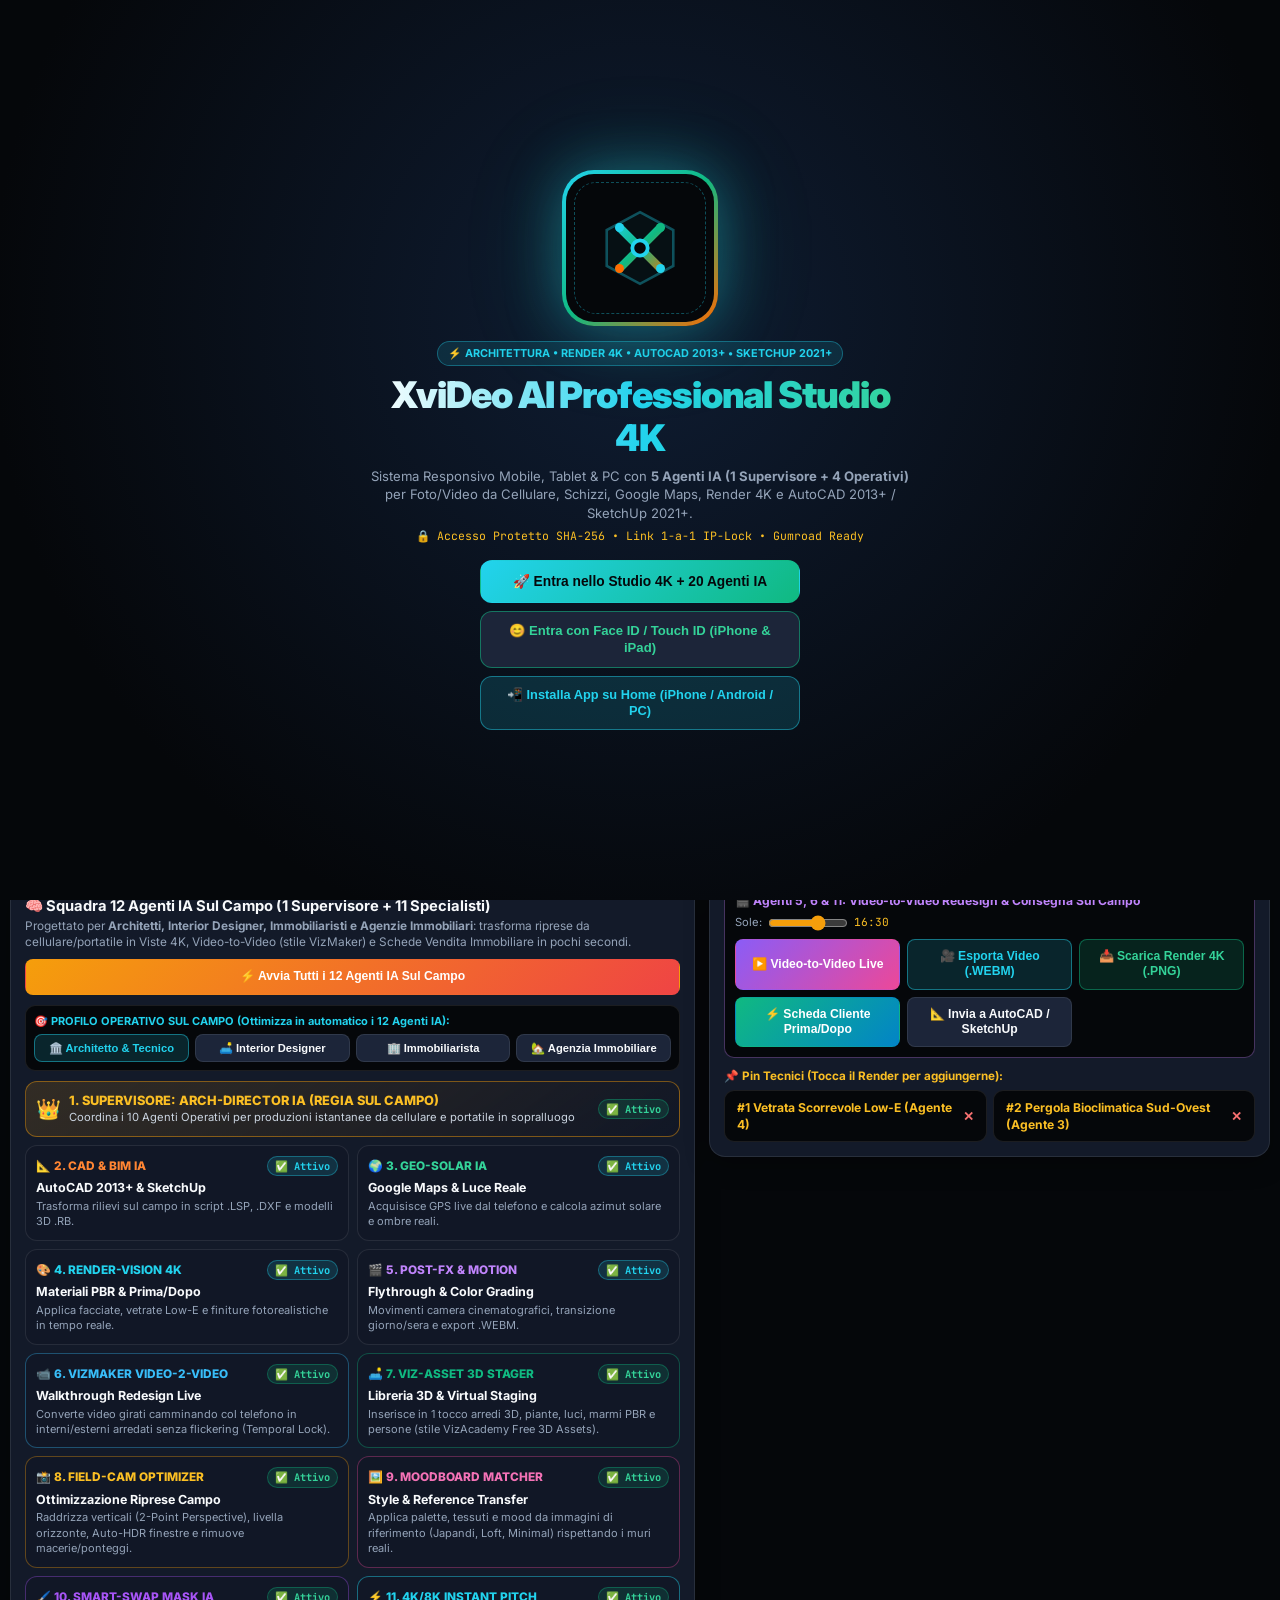
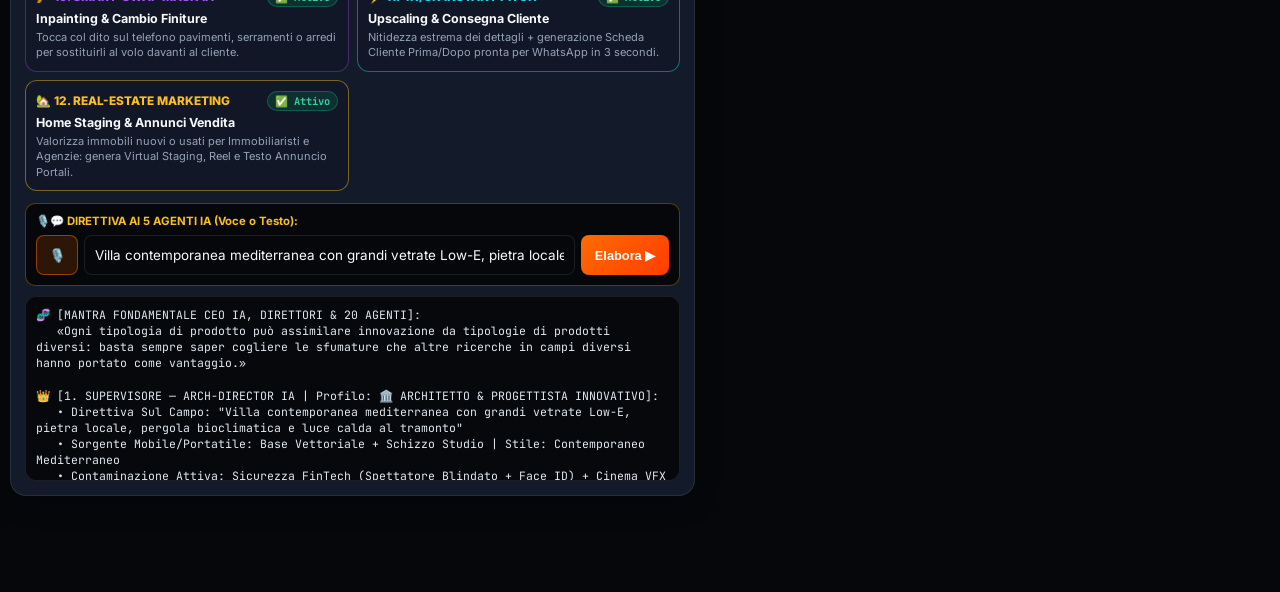
==== commit 5592c6c8: "Feat: Omni-Master v15.0 (22 Video Effects @montani3d + 4 Master + Live Hot-Swap Edilportale/Archipro" ====
--- a/index.html
+++ b/index.html
@@ -344,6 +344,9 @@
               </div>
               <div style="display:flex;gap:6px;flex-wrap:wrap;">
                 <button type="button" class="btn btn-cyan" onclick="generaComputo()" style="font-size:10px;padding:5px 9px;">📊 Genera Computo</button>
+                <button type="button" class="btn" onclick="quantitySurveyFromVolume()" style="font-size:10px;padding:5px 9px;">📐 Da Quote Volume 3D</button>
+                <button type="button" class="btn" onclick="exportComputoCSV()" style="font-size:10px;padding:5px 9px;">📥 .CSV</button>
+                <button type="button" class="btn" onclick="exportComputoJSON()" style="font-size:10px;padding:5px 9px;">📥 .JSON</button>
                 <button type="button" class="btn" onclick="exportDossierPDF()" style="font-size:10px;padding:5px 9px;background:#059669;color:#fff;">📄 Esporta Dossier PDF</button>
               </div>
               <div id="computoOut" style="margin-top:6px;font-size:0.68rem;color:#e2e8f0;overflow-x:auto;"></div>
@@ -1977,6 +1980,10 @@
             <option value="travertino">Travertino Romano</option><option value="noce">Noce Cannettato</option><option value="parquet">Parquet Spina</option>
             <option value="marmo">Marmo Policromo &amp; Velluto</option><option value="resina">Resina</option></select></label>
           <label><input type="checkbox" id="mvFx" checked onchange="mvRefresh()"> Applica Enhancer ai video</label>
+          <label><input type="checkbox" id="mvWebglPbr" checked onchange="mvRefresh()"> ✨ RealLux WebGL PBR (Speculare + AO)</label>
+          <label><input type="checkbox" id="mvControlNet" onchange="mvRefresh()"> 🧠 ControlNet Canny/Depth</label>
+          <button type="button" class="btn" onclick="exportControlNetMaps()">📥 Export ControlNet Maps</button>
+          <label>Export Video <select id="mvExportRes"><option value="1280x720">720p HD</option><option value="1920x1080" selected>1080p FullHD</option><option value="3840x2160">4K UHD</option></select></label>
           <label>LUT <select id="mvLut" onchange="mvFxChange()"><option value="warm_ad">AD Warm Gold</option><option value="deco_onyx">Art Deco Pastel</option><option value="nordic">Lago Clean</option><option value="blue_hour">Blue Hour</option></select></label>
         </div>
         <div class="mvr">
@@ -2015,10 +2022,40 @@
           <button class="btn" onclick="mvSyncComputo()">📊 Sincronizza in Computo</button>
           <button class="btn" onclick="exportDossierPDF()" style="background:#059669;color:#fff">📄 Esporta Dossier PDF</button>
         </div>
+        <div id="omniHotSwapBox" style="margin:6px 0;padding:8px;border-radius:8px;background:#020617;border:1px solid rgba(56,189,248,.35)">
+          <div style="font-size:.72rem;font-weight:700;color:#38bdf8;margin-bottom:4px">⚡ Live Hot-Swap Componenti (Edilportale &amp; Archiproducts → Aggiorna Swatch, AI Prompt, SketchUp .RB &amp; Computo)</div>
+          <div class="mvg" style="grid-template-columns:repeat(auto-fit,minmax(220px,1fr));gap:6px">
+            <label>1. Murature/Facciate (Edilportale)<br><select id="omniSwap_murature_facciate" onchange="omniHotSwap('murature_facciate',this.value)" style="width:100%"></select></label>
+            <label>2. Infissi/Porte (Edilportale/Archiprod.)<br><select id="omniSwap_infissi_porte" onchange="omniHotSwap('infissi_porte',this.value)" style="width:100%"></select></label>
+            <label>3. Pavimenti/Rivestimenti (Archiprod.)<br><select id="omniSwap_pavimenti_rivestimenti" onchange="omniHotSwap('pavimenti_rivestimenti',this.value)" style="width:100%"></select></label>
+            <label>4. Arredi/Luci 2700K/MEP (Archiprod.)<br><select id="omniSwap_arredi_illuminazione_mep" onchange="omniHotSwap('arredi_illuminazione_mep',this.value)" style="width:100%"></select></label>
+          </div>
+          <div id="omniSwatchesBar" class="mvr" style="margin-top:6px"></div>
+          <div id="omniPromptBox" class="mvbox" style="margin-top:4px;font-size:.66rem;color:#93c5fd"></div>
+          <div class="mvr" style="margin-top:6px">
+            <button type="button" class="btn" onclick="omniExportDossierPDF()" style="background:#059669;color:#fff">📄 PDF Stampa Esecutiva (Relazione + Capitolato + Computo)</button>
+            <button type="button" class="btn" onclick="omniExportDossierCSV()">📊 Esporta Computo .CSV</button>
+            <button type="button" class="btn" onclick="omniExportDossierMD()">📝 Esporta Capitolato &amp; Relazione .MD</button>
+          </div>
+        </div>
         <div id="mvPbrList" class="mvr"></div>
         <div id="mvCatList" class="mvg"></div>
         <div class="mvbox" id="mvInjected" style="margin-top:6px"></div>
         <div style="font-size:.6rem;color:#94a3b8">Accesso multi-canale: catalogo tecnico locale (32+ voci), estrazione da appunti/link Edilportale-Archiproducts, import schede PDF/CSV/Excel e texture PBR aperte (PolyHaven CC0).</div>
+      </div>
+
+      <div class="mvc" id="omniMaster22Box">
+        <h3>🎬 OMNI-MASTER v15.0 — 22 Effetti Cinematografici (@montani3d + 4 Video Master) &amp; Autopilota 60s–90s</h3>
+        <div class="mvr">
+          <select id="omniEffectSel" onchange="omniPreviewSelected()" style="flex:1;min-width:240px"></select>
+          <button type="button" class="btn btn-cyan" onclick="omniPlayAutopilot()">🚀 Autopilota 1-Click (22 Effetti / 60s–90s)</button>
+          <button type="button" class="btn" onclick="omniPlayEffect()">▶ Anteprima Effetto</button>
+          <button type="button" class="btn" onclick="omniStopEffects()">⏹ Stop</button>
+          <button type="button" class="btn" onclick="mvExportWebm('omni')">⏺ Export .WEBM</button>
+          <button type="button" class="btn" onclick="omniNarrateAutopilot()">🎙️ Narra 22 Effetti</button>
+        </div>
+        <canvas id="omniEffectsCv" width="640" height="360"></canvas>
+        <div id="omniDossierPreview" class="mvbox" style="margin-top:6px"></div>
       </div>
 
       <div class="mvc" id="mvChaptersBox">
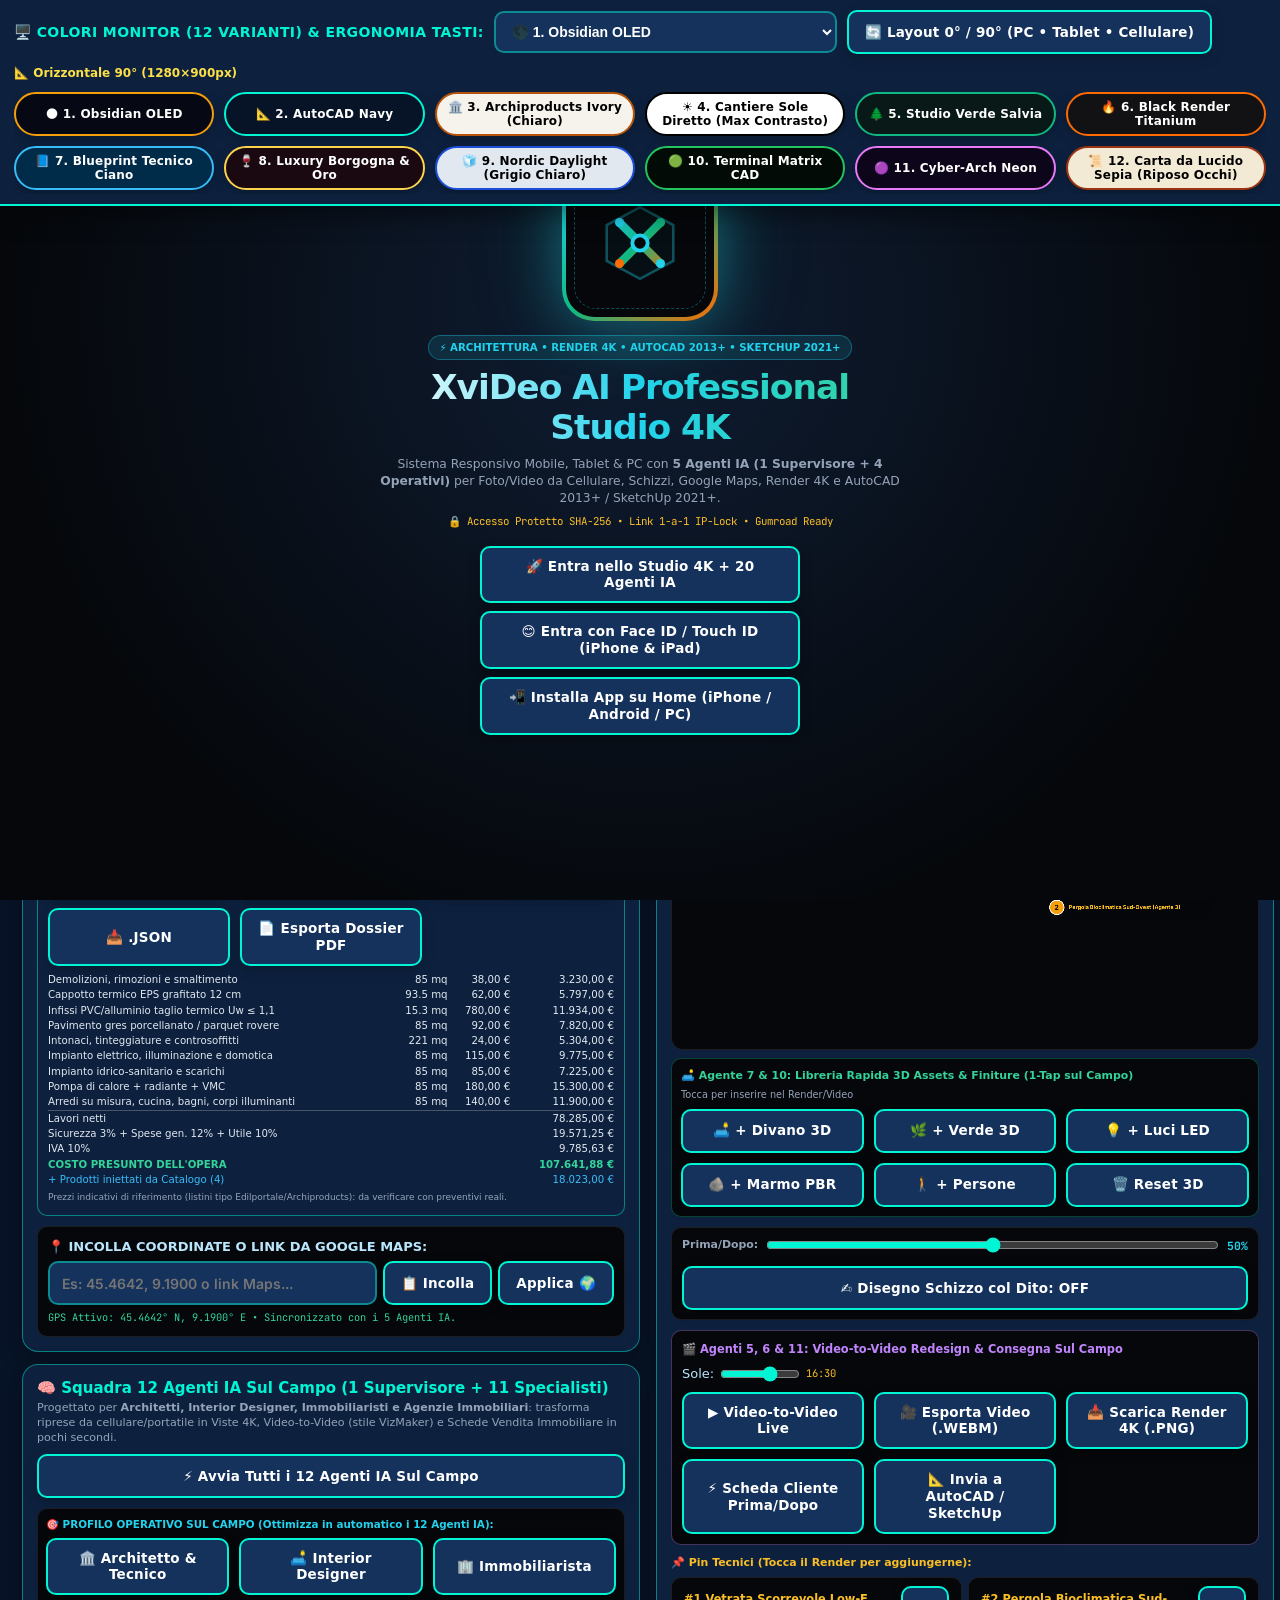
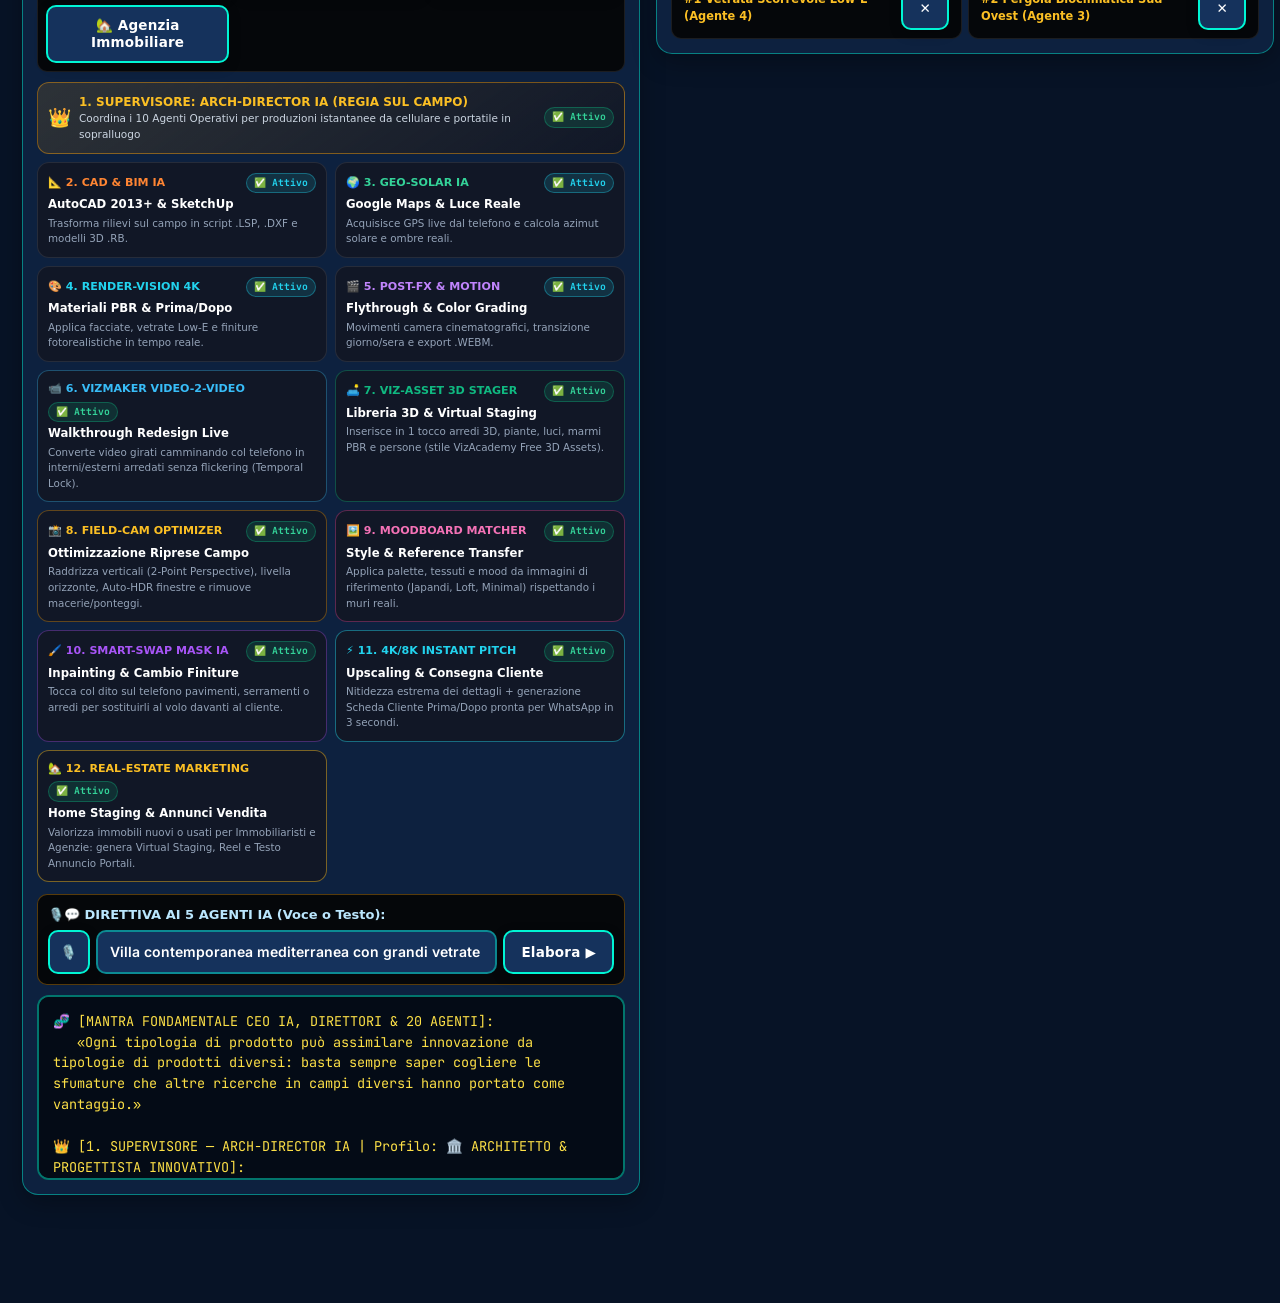
==== commit dbcb3a52: "Feat: UI/UX & Responsive Monitor Upgrade v16.0 (12 High-Contrast Monitor Themes + Ergonomic Touch Bu" ====
--- a/index.html
+++ b/index.html
@@ -12,7 +12,7 @@
   <meta name="apple-mobile-web-app-status-bar-style" content="black" />
   <meta name="apple-mobile-web-app-title" content="XviDeo AI 4K" />
   <link rel="manifest" href="manifest.json?v=3.0" />
-  <link rel="stylesheet" href="styles.css?v=3.0" />
+  <link rel="stylesheet" href="styles.css?v=16.0" />
 
   <!-- Google Fonts -->
   <link rel="preconnect" href="https://fonts.googleapis.com">
@@ -97,7 +97,7 @@
     }
   </style>
 </head>
-<body>
+<body data-monitor-theme="2-autocad-navy">
 
   <!-- ======================================================================
        GRAND OPENING SPLASH SCREEN WITH EXPANDED XVIDEO AI 4K LOGO
@@ -248,7 +248,7 @@
          TAB 0 (PRIMARY): STUDIO MOBILE, 5 AGENTI IA, FOTO/VIDEO/SCHIZZI & RENDER 4K
          ==================================================================== -->
     <section id="tab-mobile-ai" class="tab-panel active">
-      <div class="workspace-grid">
+      <div class="workspace-grid cb-responsive-workspace">
 
         <!-- LEFT COLUMN: CAMERA/VIDEO/SKETCH CAPTURE + 5 AI AGENTS + GOOGLE MAPS QUICK PASTE -->
         <div>
@@ -730,7 +730,7 @@
          TAB 1: COMANDI GUIDATI, VOCE & TESTO + ANTEPRIMA CAD 2D/3D
          ==================================================================== -->
     <section id="tab-commands" class="tab-panel">
-      <div class="workspace-grid">
+      <div class="workspace-grid cb-responsive-workspace">
 
         <div>
           <div class="engine-selector" role="radiogroup" aria-label="Software Destinazione">
@@ -975,7 +975,7 @@
          TAB 2: GOOGLE MAPS, GPS & RILIEVO GEOLOCALIZZATO
          ==================================================================== -->
     <section id="tab-geo" class="tab-panel">
-      <div class="workspace-grid">
+      <div class="workspace-grid cb-responsive-workspace">
         <div class="card">
           <div class="card-header">
             <div>
@@ -1066,7 +1066,7 @@
          TAB 3: CONDIVISIONE 1-A-1 IP-LOCK & MONETIZZAZIONE GUMROAD
          ==================================================================== -->
     <section id="tab-share" class="tab-panel">
-      <div class="workspace-grid">
+      <div class="workspace-grid cb-responsive-workspace">
 
         <div class="card" id="ownerShareCard">
           <div class="card-header">
@@ -1195,7 +1195,7 @@
          TAB 4: PLUGIN AUTOCAD 2013+ & SKETCHUP 2021+ & PC TERMINAL BRIDGE
          ==================================================================== -->
     <section id="tab-bridge" class="tab-panel">
-      <div class="workspace-grid">
+      <div class="workspace-grid cb-responsive-workspace">
         <div class="card">
           <div class="card-header">
             <div>
@@ -1357,7 +1357,7 @@
         </div>
       </div>
 
-      <div class="workspace-grid">
+      <div class="workspace-grid cb-responsive-workspace">
 
         <!-- COLONNA SINISTRA: SCHIERA 7 AGENTI MARKETING & AUTOMAZIONE MULTICANALE -->
         <div>
@@ -1808,7 +1808,7 @@
       </div>
 
       <!-- WORKSPACE BANCA DATI: VISORE INTERATTIVO PRIMA/DOPO + MINIVIDEO & GRIGLIA ARCHIVIO 6H -->
-      <div class="workspace-grid">
+      <div class="workspace-grid cb-responsive-workspace">
 
         <!-- COLONNA SINISTRA: SIMULATORE INTERATTIVO PRIMA/DOPO & PLAYER MINIVIDEO DELLA SCHEDA SELEZIONATA -->
         <div>
@@ -2308,6 +2308,6 @@
     window.addEventListener('orientationchange', updateIosSafeMode);
     updateIosSafeMode();
   </script>
-  <script src="app.js?v=3.0"></script>
+  <script src="app.js?v=16.0"></script>
 </body>
 </html>
--- a/styles.css
+++ b/styles.css
@@ -1256,3 +1256,423 @@
   max-width: 92vw;
 }
 
+
+
+/* ============================================================================
+   CADBRIDGE PRO v16.0 — 12 MONITOR COLOR THEMES + ERGONOMIC BUTTONS +
+   RESPONSIVE PC / TABLET / MOBILE (PORTRAIT 0° & LANDSCAPE 90° SPLIT-VIEW)
+   ============================================================================ */
+
+:root,
+body[data-monitor-theme="1-obsidian-oled"] {
+  --cb-bg-main: #060913;
+  --cb-bg-panel: #0f172a;
+  --cb-bg-card: #1e293b;
+  --cb-text-main: #f8fafc;
+  --cb-text-muted: #cbd5e1;
+  --cb-accent: #f59e0b;
+  --cb-accent-2: #38bdf8;
+  --cb-btn-bg: #1e293b;
+  --cb-btn-text: #ffffff;
+  --cb-btn-border: #475569;
+  --cb-btn-hover-bg: #f59e0b;
+  --cb-btn-hover-text: #000000;
+  --cb-code-bg: #020617;
+  --cb-code-text: #38bdf8;
+  --cb-border: rgba(148, 163, 184, 0.35);
+}
+
+/* 2. AutoCAD Classic Navy */
+body[data-monitor-theme="2-autocad-navy"] {
+  --cb-bg-main: #071326;
+  --cb-bg-panel: #0d213f;
+  --cb-bg-card: #15325c;
+  --cb-text-main: #ffffff;
+  --cb-text-muted: #bae6fd;
+  --cb-accent: #00f5d4;
+  --cb-accent-2: #fde047;
+  --cb-btn-bg: #15325c;
+  --cb-btn-text: #ffffff;
+  --cb-btn-border: #00f5d4;
+  --cb-btn-hover-bg: #00f5d4;
+  --cb-btn-hover-text: #041020;
+  --cb-code-bg: #040b16;
+  --cb-code-text: #fde047;
+  --cb-border: rgba(0, 245, 212, 0.45);
+}
+
+/* 3. Archiproducts Warm Ivory (Chiaro riposante) */
+body[data-monitor-theme="3-archiproducts-ivory"] {
+  --cb-bg-main: #f6f3ec;
+  --cb-bg-panel: #ffffff;
+  --cb-bg-card: #ede8df;
+  --cb-text-main: #111827;
+  --cb-text-muted: #374151;
+  --cb-accent: #b45309;
+  --cb-accent-2: #0369a1;
+  --cb-btn-bg: #1e293b;
+  --cb-btn-text: #ffffff;
+  --cb-btn-border: #0f172a;
+  --cb-btn-hover-bg: #b45309;
+  --cb-btn-hover-text: #ffffff;
+  --cb-code-bg: #1e293b;
+  --cb-code-text: #fde68a;
+  --cb-border: #cbd5e1;
+}
+
+/* 4. High-Contrast Cantiere (Luce Solare Diretta) */
+body[data-monitor-theme="4-sunlight-cantiere"] {
+  --cb-bg-main: #ffffff;
+  --cb-bg-panel: #f8fafc;
+  --cb-bg-card: #e2e8f0;
+  --cb-text-main: #000000;
+  --cb-text-muted: #1e293b;
+  --cb-accent: #d97706;
+  --cb-accent-2: #1d4ed8;
+  --cb-btn-bg: #000000;
+  --cb-btn-text: #ffffff;
+  --cb-btn-border: #000000;
+  --cb-btn-hover-bg: #facc15;
+  --cb-btn-hover-text: #000000;
+  --cb-code-bg: #000000;
+  --cb-code-text: #4ade80;
+  --cb-border: #000000;
+}
+
+/* 5. Olivetti Studio Sage */
+body[data-monitor-theme="5-studio-sage"] {
+  --cb-bg-main: #091917;
+  --cb-bg-panel: #112a26;
+  --cb-bg-card: #1a3c36;
+  --cb-text-main: #ecfdf5;
+  --cb-text-muted: #a7f3d0;
+  --cb-accent: #10b981;
+  --cb-accent-2: #fbbf24;
+  --cb-btn-bg: #1a3c36;
+  --cb-btn-text: #ffffff;
+  --cb-btn-border: #10b981;
+  --cb-btn-hover-bg: #10b981;
+  --cb-btn-hover-text: #022c22;
+  --cb-code-bg: #04100e;
+  --cb-code-text: #6ee7b7;
+  --cb-border: rgba(16, 185, 129, 0.45);
+}
+
+/* 6. Black Render Titanium */
+body[data-monitor-theme="6-blackrender-titanium"] {
+  --cb-bg-main: #121214;
+  --cb-bg-panel: #1c1c21;
+  --cb-bg-card: #27272f;
+  --cb-text-main: #ffffff;
+  --cb-text-muted: #d4d4d8;
+  --cb-accent: #ff6b00;
+  --cb-accent-2: #facc15;
+  --cb-btn-bg: #27272f;
+  --cb-btn-text: #ffffff;
+  --cb-btn-border: #ff6b00;
+  --cb-btn-hover-bg: #ff6b00;
+  --cb-btn-hover-text: #000000;
+  --cb-code-bg: #09090b;
+  --cb-code-text: #fb923c;
+  --cb-border: rgba(255, 107, 0, 0.5);
+}
+
+/* 7. Blueprint Tecnico Ciano */
+body[data-monitor-theme="7-blueprint-cyan"] {
+  --cb-bg-main: #002b49;
+  --cb-bg-panel: #003b64;
+  --cb-bg-card: #004d80;
+  --cb-text-main: #ffffff;
+  --cb-text-muted: #e0f2fe;
+  --cb-accent: #38bdf8;
+  --cb-accent-2: #fde047;
+  --cb-btn-bg: #004d80;
+  --cb-btn-text: #ffffff;
+  --cb-btn-border: #ffffff;
+  --cb-btn-hover-bg: #ffffff;
+  --cb-btn-hover-text: #002b49;
+  --cb-code-bg: #001c30;
+  --cb-code-text: #ffffff;
+  --cb-border: rgba(255, 255, 255, 0.5);
+}
+
+/* 8. Luxury Borgogna & Champagne */
+body[data-monitor-theme="8-luxury-burgundy"] {
+  --cb-bg-main: #1a0910;
+  --cb-bg-panel: #2b111b;
+  --cb-bg-card: #3f1928;
+  --cb-text-main: #fff1f2;
+  --cb-text-muted: #fecdd3;
+  --cb-accent: #fb7185;
+  --cb-accent-2: #fcd34d;
+  --cb-btn-bg: #3f1928;
+  --cb-btn-text: #ffffff;
+  --cb-btn-border: #fb7185;
+  --cb-btn-hover-bg: #fcd34d;
+  --cb-btn-hover-text: #1a0910;
+  --cb-code-bg: #110509;
+  --cb-code-text: #fda4af;
+  --cb-border: rgba(251, 113, 133, 0.45);
+}
+
+/* 9. Nordic Daylight (Grigio Tecnico Chiaro) */
+body[data-monitor-theme="9-nordic-daylight"] {
+  --cb-bg-main: #e2e8f0;
+  --cb-bg-panel: #f8fafc;
+  --cb-bg-card: #ffffff;
+  --cb-text-main: #0f172a;
+  --cb-text-muted: #334155;
+  --cb-accent: #1d4ed8;
+  --cb-accent-2: #047857;
+  --cb-btn-bg: #0f172a;
+  --cb-btn-text: #ffffff;
+  --cb-btn-border: #1e293b;
+  --cb-btn-hover-bg: #1d4ed8;
+  --cb-btn-hover-text: #ffffff;
+  --cb-code-bg: #0f172a;
+  --cb-code-text: #38bdf8;
+  --cb-border: #94a3b8;
+}
+
+/* 10. Terminal Matrix CAD */
+body[data-monitor-theme="10-matrix-terminal"] {
+  --cb-bg-main: #020b05;
+  --cb-bg-panel: #051a0c;
+  --cb-bg-card: #092c15;
+  --cb-text-main: #dcfce7;
+  --cb-text-muted: #86efac;
+  --cb-accent: #22c55e;
+  --cb-accent-2: #eab308;
+  --cb-btn-bg: #092c15;
+  --cb-btn-text: #4ade80;
+  --cb-btn-border: #22c55e;
+  --cb-btn-hover-bg: #22c55e;
+  --cb-btn-hover-text: #000000;
+  --cb-code-bg: #000000;
+  --cb-code-text: #22c55e;
+  --cb-border: rgba(34, 197, 94, 0.5);
+}
+
+/* 11. Cyber-Arch Neon */
+body[data-monitor-theme="11-cyber-neon"] {
+  --cb-bg-main: #0d051a;
+  --cb-bg-panel: #190b30;
+  --cb-bg-card: #28124a;
+  --cb-text-main: #fae8ff;
+  --cb-text-muted: #e9d5ff;
+  --cb-accent: #e879f9;
+  --cb-accent-2: #22d3ee;
+  --cb-btn-bg: #28124a;
+  --cb-btn-text: #ffffff;
+  --cb-btn-border: #e879f9;
+  --cb-btn-hover-bg: #22d3ee;
+  --cb-btn-hover-text: #090312;
+  --cb-code-bg: #07020f;
+  --cb-code-text: #22d3ee;
+  --cb-border: rgba(232, 121, 249, 0.5);
+}
+
+/* 12. Sepia Carta da Lucido (Eye-Care) */
+body[data-monitor-theme="12-sepia-eyecare"] {
+  --cb-bg-main: #f3ead6;
+  --cb-bg-panel: #fbf6eb;
+  --cb-bg-card: #e8dec5;
+  --cb-text-main: #231b12;
+  --cb-text-muted: #4a3b2c;
+  --cb-accent: #9a3412;
+  --cb-accent-2: #1e40af;
+  --cb-btn-bg: #2b2118;
+  --cb-btn-text: #fbf6eb;
+  --cb-btn-border: #4a3b2c;
+  --cb-btn-hover-bg: #9a3412;
+  --cb-btn-hover-text: #ffffff;
+  --cb-code-bg: #231b12;
+  --cb-code-text: #fdba74;
+  --cb-border: #bfa988;
+}
+
+/* ============================================================================
+   TIPOGRAFIA GLOBALE AD ALTA LEGGIBILITÀ E PULSANTI ERGONOMICI TOUCH-FIRST
+   ============================================================================ */
+html, body {
+  background-color: var(--cb-bg-main) !important;
+  color: var(--cb-text-main) !important;
+  font-family: system-ui, -apple-system, "Segoe UI", Roboto, Helvetica, Arial, sans-serif !important;
+  font-size: 15px !important;
+  line-height: 1.5 !important;
+  margin: 0;
+  padding: 0;
+  transition: background-color 0.2s ease, color 0.2s ease;
+}
+
+/* Rende TUTTI i pulsanti (anche quelli piccoli o bianchi illeggibili) grandi, nitidi e facili da premere */
+button,
+input[type="button"],
+input[type="submit"],
+.btn,
+[role="button"] {
+  background: var(--cb-btn-bg) !important;
+  color: var(--cb-btn-text) !important;
+  border: 2px solid var(--cb-btn-border) !important;
+  border-radius: 10px !important;
+  padding: 10px 16px !important;
+  min-height: 44px !important;
+  font-family: inherit !important;
+  font-size: 13.5px !important;
+  font-weight: 700 !important;
+  letter-spacing: 0.2px !important;
+  cursor: pointer !important;
+  display: inline-flex !important;
+  align-items: center !important;
+  justify-content: center !important;
+  gap: 8px !important;
+  box-shadow: 0 4px 12px rgba(0, 0, 0, 0.25) !important;
+  transition: transform 0.12s ease, background 0.15s ease, border-color 0.15s ease !important;
+  text-shadow: none !important;
+}
+
+button:hover,
+button:focus-visible {
+  background: var(--cb-btn-hover-bg) !important;
+  color: var(--cb-btn-hover-text) !important;
+  border-color: var(--cb-accent) !important;
+  transform: translateY(-1px) !important;
+}
+
+button:active {
+  transform: scale(0.97) !important;
+}
+
+/* Input, Select e Textarea ad alta leggibilità */
+input[type="text"],
+input[type="number"],
+input[type="password"],
+select,
+textarea {
+  background: var(--cb-bg-card) !important;
+  color: var(--cb-text-main) !important;
+  border: 2px solid var(--cb-border) !important;
+  border-radius: 10px !important;
+  padding: 9px 12px !important;
+  min-height: 42px !important;
+  font-size: 14px !important;
+  font-weight: 600 !important;
+}
+
+/* Blocchi Codice AutoLISP (.LSP) / SketchUp (.RB) / DXF */
+pre, code, #cadCodeOutput {
+  background: var(--cb-code-bg) !important;
+  color: var(--cb-code-text) !important;
+  border: 2px solid var(--cb-border) !important;
+  border-radius: 12px !important;
+  padding: 14px !important;
+  font-family: "JetBrains Mono", "Fira Code", Consolas, monospace !important;
+  font-size: 13.5px !important;
+  line-height: 1.55 !important;
+  overflow-x: auto !important;
+}
+
+/* Slider Range più grandi e facili da trascinare col dito */
+input[type="range"] {
+  height: 10px !important;
+  accent-color: var(--cb-accent) !important;
+  cursor: pointer !important;
+}
+
+/* ============================================================================
+   LAYOUT RESPONSIVO: PC DESKTOP, TABLET E CELLULARE (0° DRITTO & 90° RUOTATO)
+   ============================================================================ */
+
+/* Contenitore principale adattivo */
+.cb-responsive-workspace {
+  display: grid;
+  grid-template-columns: 1fr;
+  gap: 16px;
+  padding: 12px;
+  max-width: 1920px;
+  margin: 0 auto;
+}
+
+/* Griglia elastica per le file di pulsanti (13 Archetipi, 4 Video Master, CAD Tools) */
+.cb-ergonomic-btn-grid {
+  display: grid !important;
+  grid-template-columns: repeat(auto-fit, minmax(175px, 1fr)) !important;
+  gap: 10px !important;
+  width: 100% !important;
+}
+
+/* MODALITÀ CELLULARE / TABLET DRITTO (VERTICALE PORTRAIT 0°) */
+@media screen and (orientation: portrait) and (max-width: 900px) {
+  .cb-responsive-workspace {
+    grid-template-columns: 1fr !important;
+    padding: 8px !important;
+  }
+  .cb-ergonomic-btn-grid {
+    grid-template-columns: repeat(2, 1fr) !important;
+  }
+  button {
+    width: 100% !important;
+    font-size: 13px !important;
+    padding: 12px 10px !important;
+  }
+}
+
+/* MODALITÀ RUOTATA DI 90° (ORIZZONTALE LANDSCAPE SU CELLULARE, TABLET O SIMULATA DA TASTO) */
+@media screen and (orientation: landscape) and (max-height: 620px),
+body.cb-force-landscape-90 .cb-responsive-workspace {
+  grid-template-columns: 48% 52% !important;
+  align-items: start !important;
+  gap: 14px !important;
+}
+
+body.cb-force-landscape-90 .cb-viewport-column,
+@media screen and (orientation: landscape) and (max-height: 620px) {
+  .cb-viewport-column {
+    position: sticky !important;
+    top: 64px !important;
+    max-height: calc(100vh - 76px) !important;
+    overflow-y: auto !important;
+  }
+}
+
+/* MODALITÀ PC DESKTOP ULTRA-WIDE */
+@media screen and (min-width: 1280px) {
+  .cb-responsive-workspace {
+    grid-template-columns: 50% 50%;
+    align-items: start;
+  }
+}
+
+
+/* Sincronizzazione pannelli, card, box codice e griglie responsive v16.0 */
+.card, #tab-multivideo .mvc, #tab-direzione .dc, .topbar, .nav-tabs, #computoHub, #omniHotSwapBox {
+  background: var(--cb-bg-panel) !important;
+  color: var(--cb-text-main) !important;
+  border-color: var(--cb-border) !important;
+}
+#tab-multivideo .mvbox, #tab-direzione .node, #tab-direzione .bl {
+  background: var(--cb-bg-card) !important;
+  color: var(--cb-text-main) !important;
+  border-color: var(--cb-border) !important;
+  font-size: 13px !important;
+}
+#tab-multivideo h3, #tab-direzione h3, .card-title {
+  color: var(--cb-accent) !important;
+  font-size: 15px !important;
+  font-weight: 800 !important;
+}
+#tab-multivideo label, label, .card-sub {
+  color: var(--cb-text-muted) !important;
+  font-size: 13px !important;
+}
+#cbMonitorControlBarV16 .cb-theme-pill-btn {
+  width: auto !important;
+  flex-shrink: 0 !important;
+}
+@media screen and (orientation: landscape) and (max-height: 620px),
+body.cb-force-landscape-90 .workspace-grid {
+  display: grid !important;
+  grid-template-columns: 48% 52% !important;
+  align-items: start !important;
+  gap: 14px !important;
+}
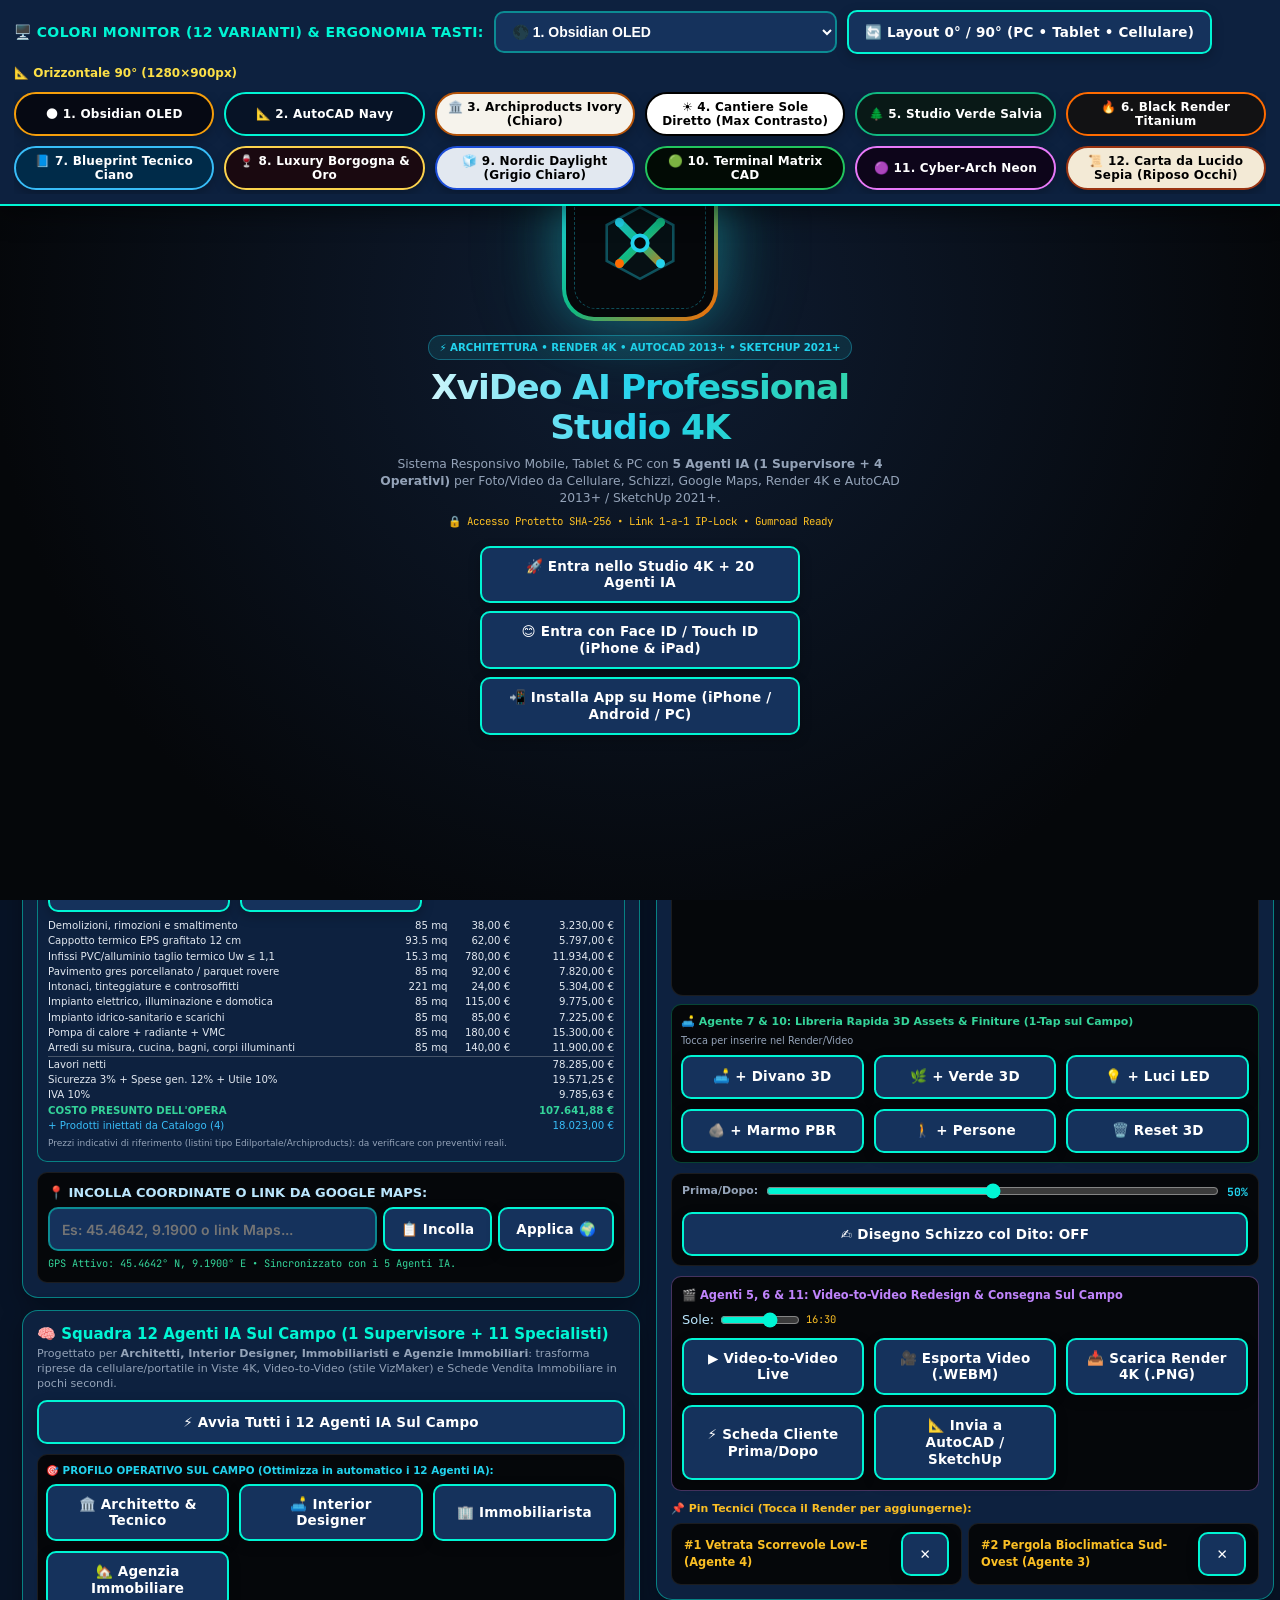
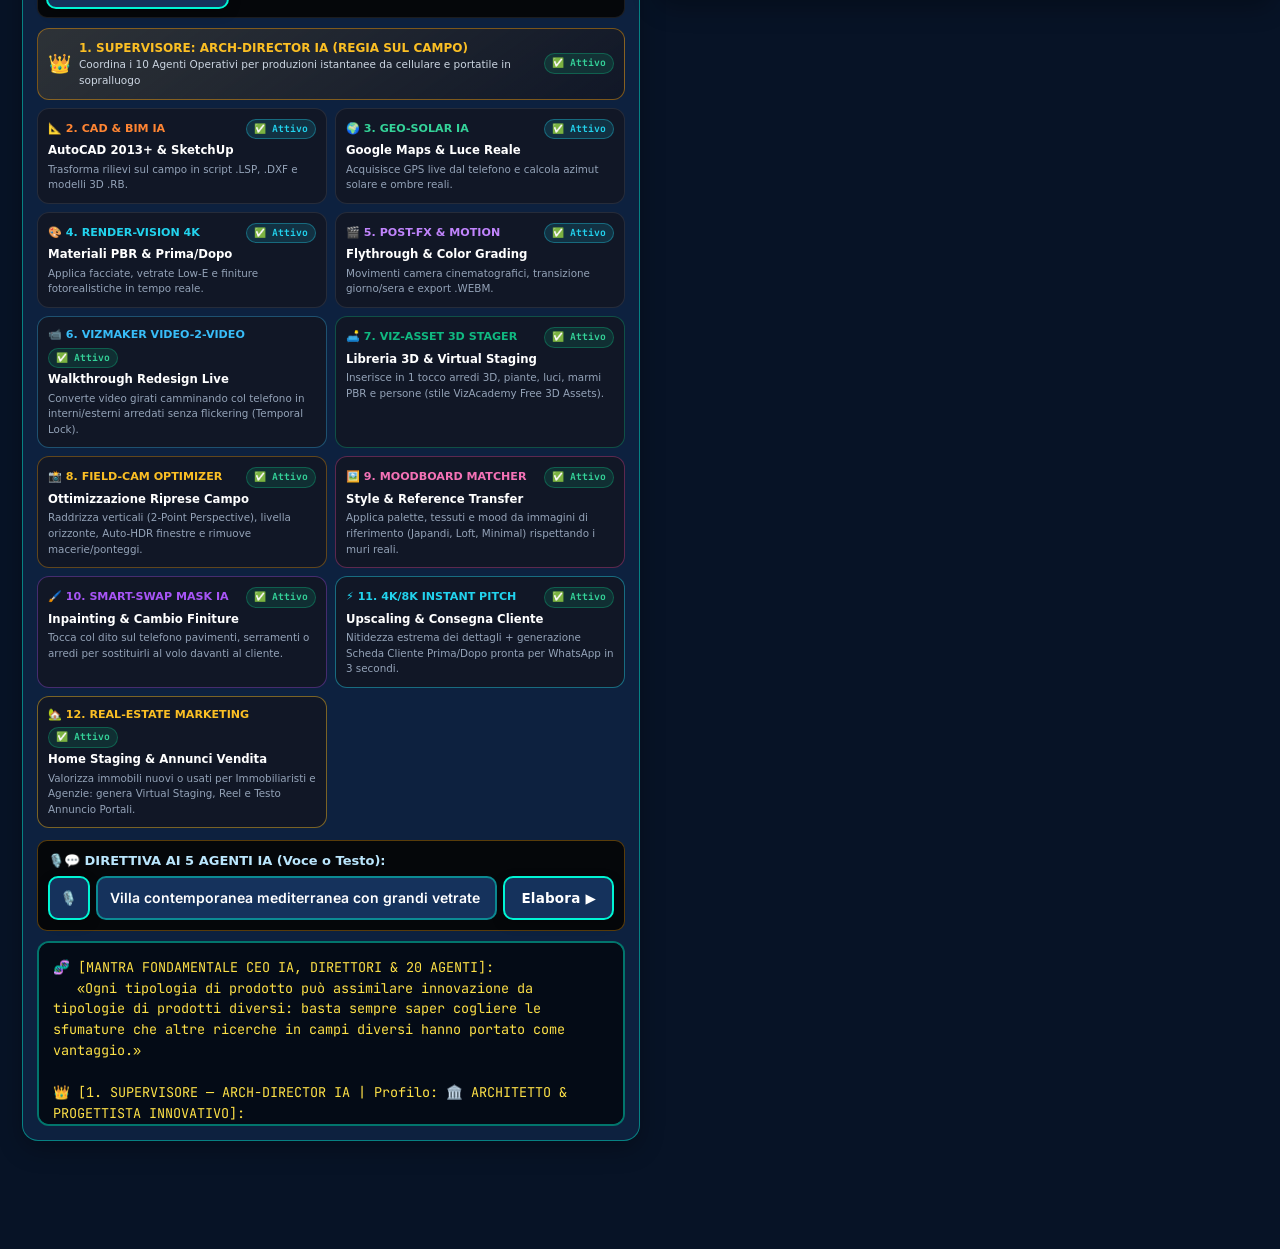
==== commit 3019a9f0: "Feat: UI/UX & Responsive Monitor Upgrade v16.0 (12 High-Contrast Monitor Themes + Ergonomic Touch Bu" ====
--- a/index.html
+++ b/index.html
@@ -12,7 +12,7 @@
   <meta name="apple-mobile-web-app-status-bar-style" content="black" />
   <meta name="apple-mobile-web-app-title" content="XviDeo AI 4K" />
   <link rel="manifest" href="manifest.json?v=3.0" />
-  <link rel="stylesheet" href="styles.css?v=16.0" />
+  <link rel="stylesheet" href="styles.css?v=16.1" />
 
   <!-- Google Fonts -->
   <link rel="preconnect" href="https://fonts.googleapis.com">
@@ -2308,6 +2308,6 @@
     window.addEventListener('orientationchange', updateIosSafeMode);
     updateIosSafeMode();
   </script>
-  <script src="app.js?v=16.0"></script>
+  <script src="app.js?v=16.1"></script>
 </body>
 </html>
--- a/styles.css
+++ b/styles.css
@@ -1676,3 +1676,113 @@
   align-items: start !important;
   gap: 14px !important;
 }
+
+
+/* ===== v16.1: IPHONE MOBILE DOCK & COMPACT MOBILE BUTTONS FIX ===== */
+/* Ripristina dimensioni compatte ed eleganti per la barra inferiore iPhone (.mobile-dock / .dock-item) */
+@media (min-width: 769px) {
+  .mobile-dock {
+    display: none !important;
+  }
+}
+
+@media (max-width: 768px) {
+  .mobile-dock {
+    display: grid !important;
+    grid-template-columns: repeat(9, minmax(0, 1fr)) !important;
+    gap: 2px !important;
+    background: var(--cb-bg-panel) !important;
+    border-top: 1.5px solid var(--cb-border) !important;
+    padding: 3px max(4px, env(safe-area-inset-right, 4px)) calc(3px + env(safe-area-inset-bottom, 6px)) max(4px, env(safe-area-inset-left, 4px)) !important;
+    height: auto !important;
+    max-height: 58px !important;
+    align-items: center !important;
+  }
+}
+
+.mobile-dock button.dock-item,
+button.dock-item {
+  background: transparent !important;
+  color: var(--cb-text-muted) !important;
+  border: 1px solid transparent !important;
+  border-radius: 7px !important;
+  box-shadow: none !important;
+  min-height: 38px !important;
+  max-height: 44px !important;
+  height: 42px !important;
+  padding: 2px 1px !important;
+  margin: 0 !important;
+  font-size: 8.5px !important;
+  font-weight: 700 !important;
+  line-height: 1.05 !important;
+  letter-spacing: -0.2px !important;
+  display: flex !important;
+  flex-direction: column !important;
+  align-items: center !important;
+  justify-content: center !important;
+  gap: 1px !important;
+  width: 100% !important;
+  min-width: 0 !important;
+  overflow: hidden !important;
+}
+
+.mobile-dock button.dock-item span:first-child {
+  font-size: 12px !important;
+  line-height: 1 !important;
+}
+
+.mobile-dock button.dock-item span:last-child {
+  display: block !important;
+  max-width: 100% !important;
+  white-space: nowrap !important;
+  overflow: hidden !important;
+  text-overflow: ellipsis !important;
+}
+
+.mobile-dock button.dock-item.active,
+button.dock-item.active {
+  background: var(--cb-bg-card) !important;
+  color: var(--cb-accent) !important;
+  border-color: var(--cb-accent) !important;
+}
+
+/* Su iPhone in verticale (0° Portrait): tasti normali proporzionati e barra superiore anti-Dynamic Island */
+@media screen and (max-width: 768px) {
+  #cbMonitorControlBarV16 {
+    padding: max(8px, env(safe-area-inset-top, 8px)) 8px 6px 8px !important;
+    gap: 5px !important;
+  }
+  #cbMonitorControlBarV16 span {
+    font-size: 11px !important;
+  }
+  #cbMonitorControlBarV16 select,
+  #cbMonitorControlBarV16 #btnToggleLandscape90V16 {
+    min-height: 32px !important;
+    padding: 4px 8px !important;
+    font-size: 11px !important;
+    width: auto !important;
+  }
+  #cbMonitorControlBarV16 .cb-theme-pill-btn {
+    min-height: 26px !important;
+    padding: 3px 7px !important;
+    font-size: 10.5px !important;
+    width: auto !important;
+  }
+  button:not(.dock-item):not(.cb-theme-pill-btn),
+  .btn:not(.dock-item) {
+    min-height: 36px !important;
+    padding: 7px 10px !important;
+    font-size: 12px !important;
+    border-width: 1.5px !important;
+    border-radius: 8px !important;
+  }
+  .topbar-actions button.btn {
+    min-height: 30px !important;
+    padding: 4px 7px !important;
+    font-size: 11px !important;
+    width: auto !important;
+  }
+  .app-shell {
+    padding-bottom: calc(62px + env(safe-area-inset-bottom, 10px)) !important;
+  }
+}
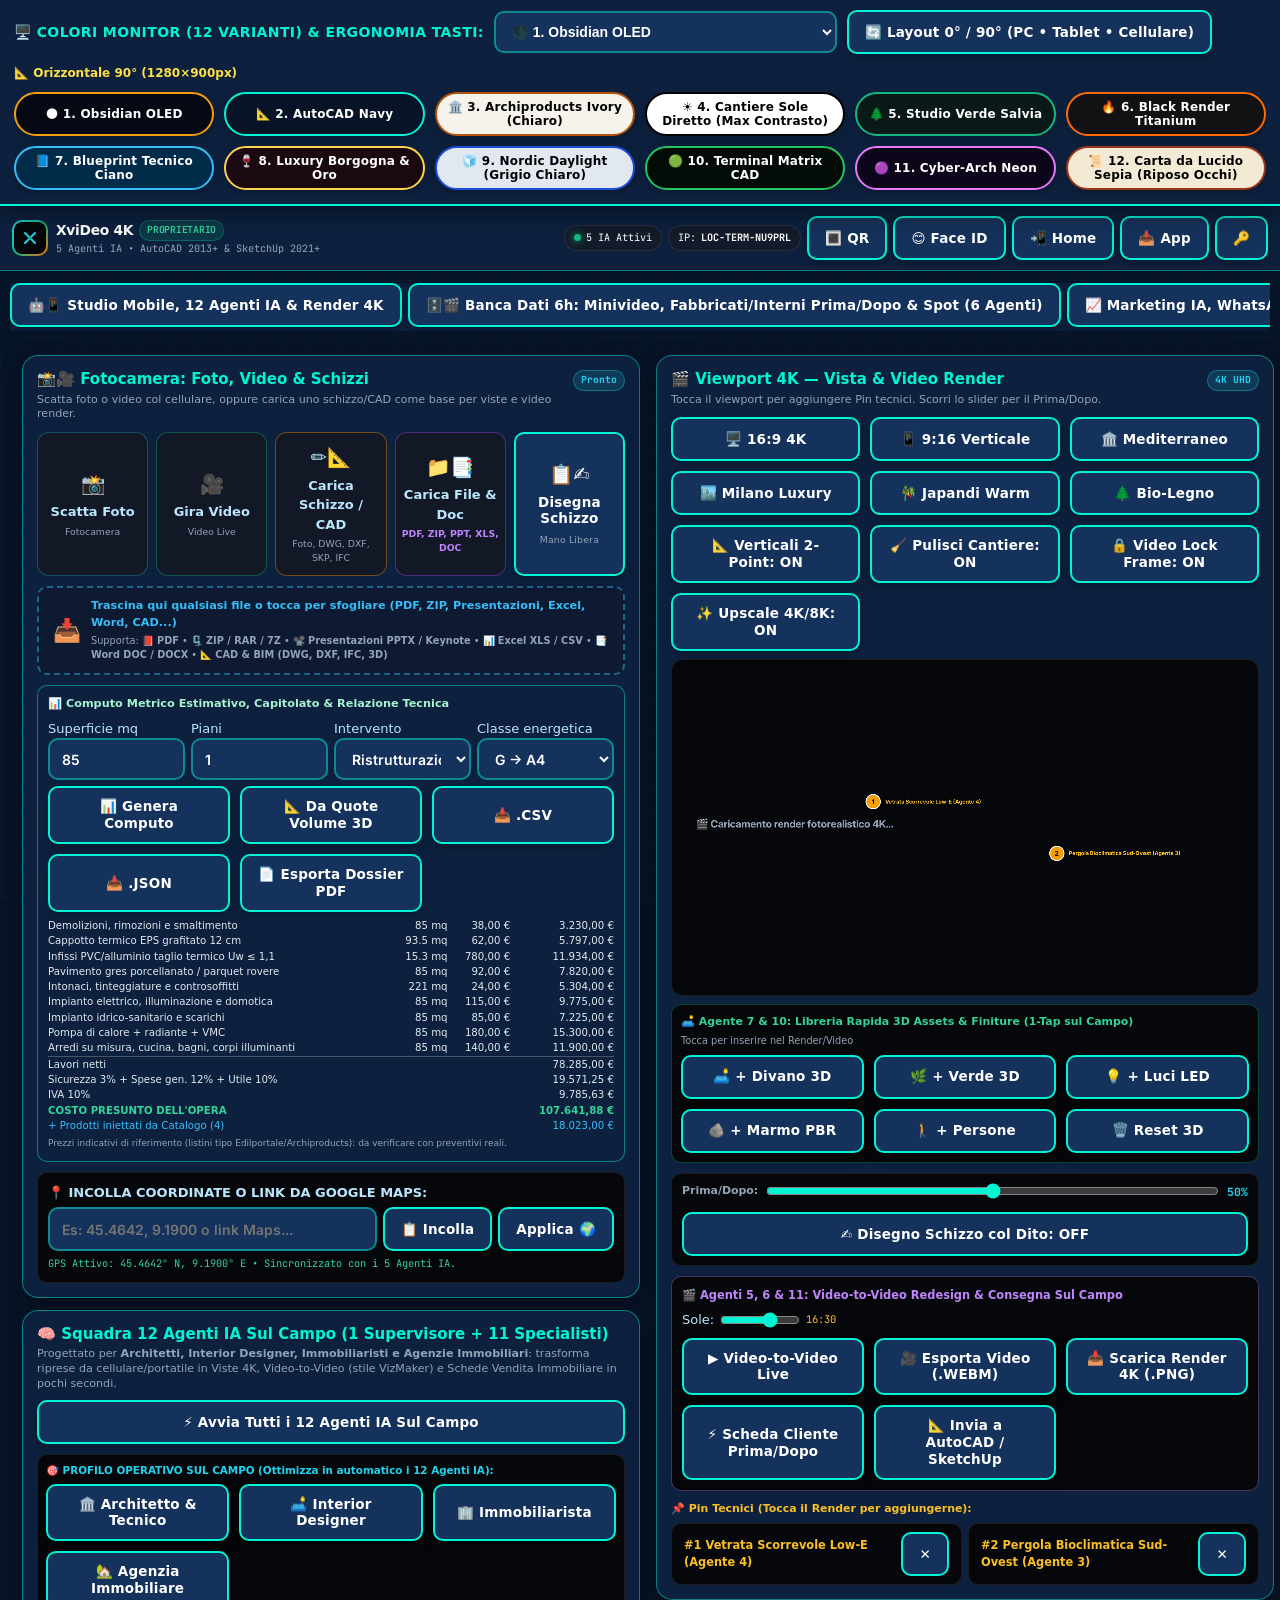
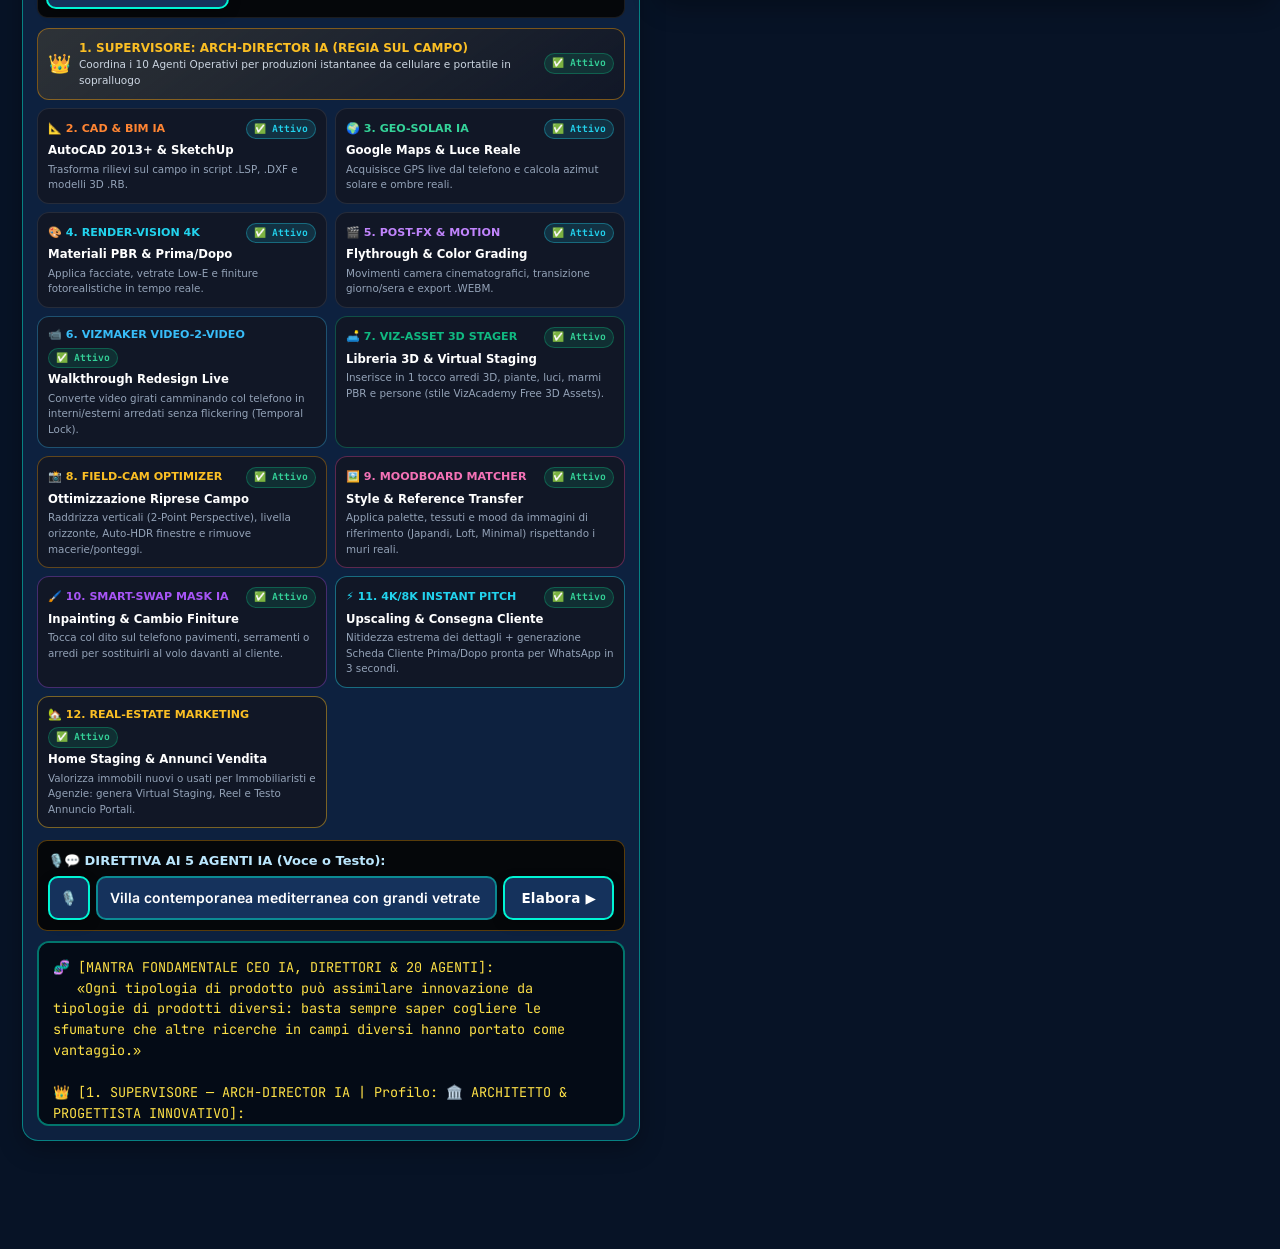
==== commit d2c7c5e4: "Feat: All-In-One Master Deploy v18.0 (find-skills + CED & 6 Agents + 12 Monitor Themes + iOS Unlock " ====
--- a/index.html
+++ b/index.html
@@ -12,7 +12,7 @@
   <meta name="apple-mobile-web-app-status-bar-style" content="black" />
   <meta name="apple-mobile-web-app-title" content="XviDeo AI 4K" />
   <link rel="manifest" href="manifest.json?v=3.0" />
-  <link rel="stylesheet" href="styles.css?v=16.1" />
+  <link rel="stylesheet" href="styles.css?v=18.0" />
 
   <!-- Google Fonts -->
   <link rel="preconnect" href="https://fonts.googleapis.com">
@@ -102,7 +102,7 @@
   <!-- ======================================================================
        GRAND OPENING SPLASH SCREEN WITH EXPANDED XVIDEO AI 4K LOGO
        ====================================================================== -->
-  <div id="heroSplashScreen" class="splash-screen">
+  <div id="heroSplashScreen" class="splash-screen hidden-splash">
     <div class="logo-hero-box">
       <div class="logo-hero-inner">
         <div class="logo-ring"></div>
@@ -2048,7 +2048,7 @@
         <h3>🎬 OMNI-MASTER v15.0 — 22 Effetti Cinematografici (@montani3d + 4 Video Master) &amp; Autopilota 60s–90s</h3>
         <div class="mvr">
           <select id="omniEffectSel" onchange="omniPreviewSelected()" style="flex:1;min-width:240px"></select>
-          <button type="button" class="btn btn-cyan" onclick="omniPlayAutopilot()">🚀 Autopilota 1-Click (22 Effetti / 60s–90s)</button>
+          <button type="button" class="btn btn-cyan" onclick="omniPlayAutopilot()">🎬 AVVIA AUTOPILOTA 1-CLICK (22 Effetti · Flux.1 + Kling 1.6 / Luma Ray2 · 60s–90s)</button>
           <button type="button" class="btn" onclick="omniPlayEffect()">▶ Anteprima Effetto</button>
           <button type="button" class="btn" onclick="omniStopEffects()">⏹ Stop</button>
           <button type="button" class="btn" onclick="mvExportWebm('omni')">⏺ Export .WEBM</button>
@@ -2119,6 +2119,22 @@
         #tab-direzione .node b{color:#f8fafc}
         #tab-direzione .bl{font-size:.7rem;color:#e2e8f0;background:#020617;border:1px solid #1e293b;border-radius:6px;padding:5px;margin:3px 0;display:flex;gap:6px;align-items:center;flex-wrap:wrap}
       </style>
+      <div class="dc" id="cedCommandChainV18" style="border:2px solid var(--cb-accent);margin-bottom:12px">
+        <h3>🧭 CATENA DI COMANDO CONTINUA v18.0: 6 Agenti ➔ Vaglio Sotto-Direttore (CED) ➔ Sviluppo Diretto CEO</h3>
+        <div class="node" style="margin-bottom:8px">
+          <b>📦 Meta-Skill Madre Attiva (Vercel):</b> <code id="findSkillsCmdV18">npx skills add vercel-labs/skills --skill find-skills -g -a claude-code -y</code>
+          <button type="button" class="btn" onclick="navigator.clipboard?.writeText(document.getElementById('findSkillsCmdV18').textContent);appendLog('📋 Comando find-skills copiato.')" style="min-height:32px !important;padding:4px 10px !important;font-size:11px !important;width:auto !important">📋 Copia</button><br>
+          <b>🛡️ Sotto-Direttore (CED):</b> Coordina i 6 Agenti in loop continuo, verifica autori certificati (<code>vercel-labs</code>, <code>anthropics</code>, <code>microsoft</code>, &gt;1.000 installazioni) e sottopone le migliorie validate al CEO.
+        </div>
+        <div class="dr" style="margin-bottom:8px">
+          <button type="button" class="btn btn-cyan" onclick="cedApproveAndDevelopAllV18()">⚡ CEO: Approva &amp; Sviluppa Tutto in Diretta</button>
+          <button type="button" class="btn" onclick="cedRunContinuousAuditV18()">🔄 Avvia Loop 6 Agenti &amp; Vaglio CED</button>
+          <button type="button" class="btn" onclick="omniExportDossierPDF()">📄 Esporta Dossier Esecutivo PDF</button>
+        </div>
+        <div id="cedAgentsGridV18" class="org" style="margin-bottom:8px"></div>
+        <div id="cedLiveAuditLogV18" class="bl" style="white-space:pre-wrap;font-family:'JetBrains Mono',monospace;font-size:12px"></div>
+      </div>
+
       <div class="dc">
         <h3>🏢 Direzione &amp; Agenti — Organigramma Operativo (Vice CEO + 3 Direttori + 12 Agenti)</h3>
         <div class="node" style="margin-bottom:8px">
@@ -2308,6 +2324,6 @@
     window.addEventListener('orientationchange', updateIosSafeMode);
     updateIosSafeMode();
   </script>
-  <script src="app.js?v=16.1"></script>
+  <script src="app.js?v=18.0"></script>
 </body>
 </html>
